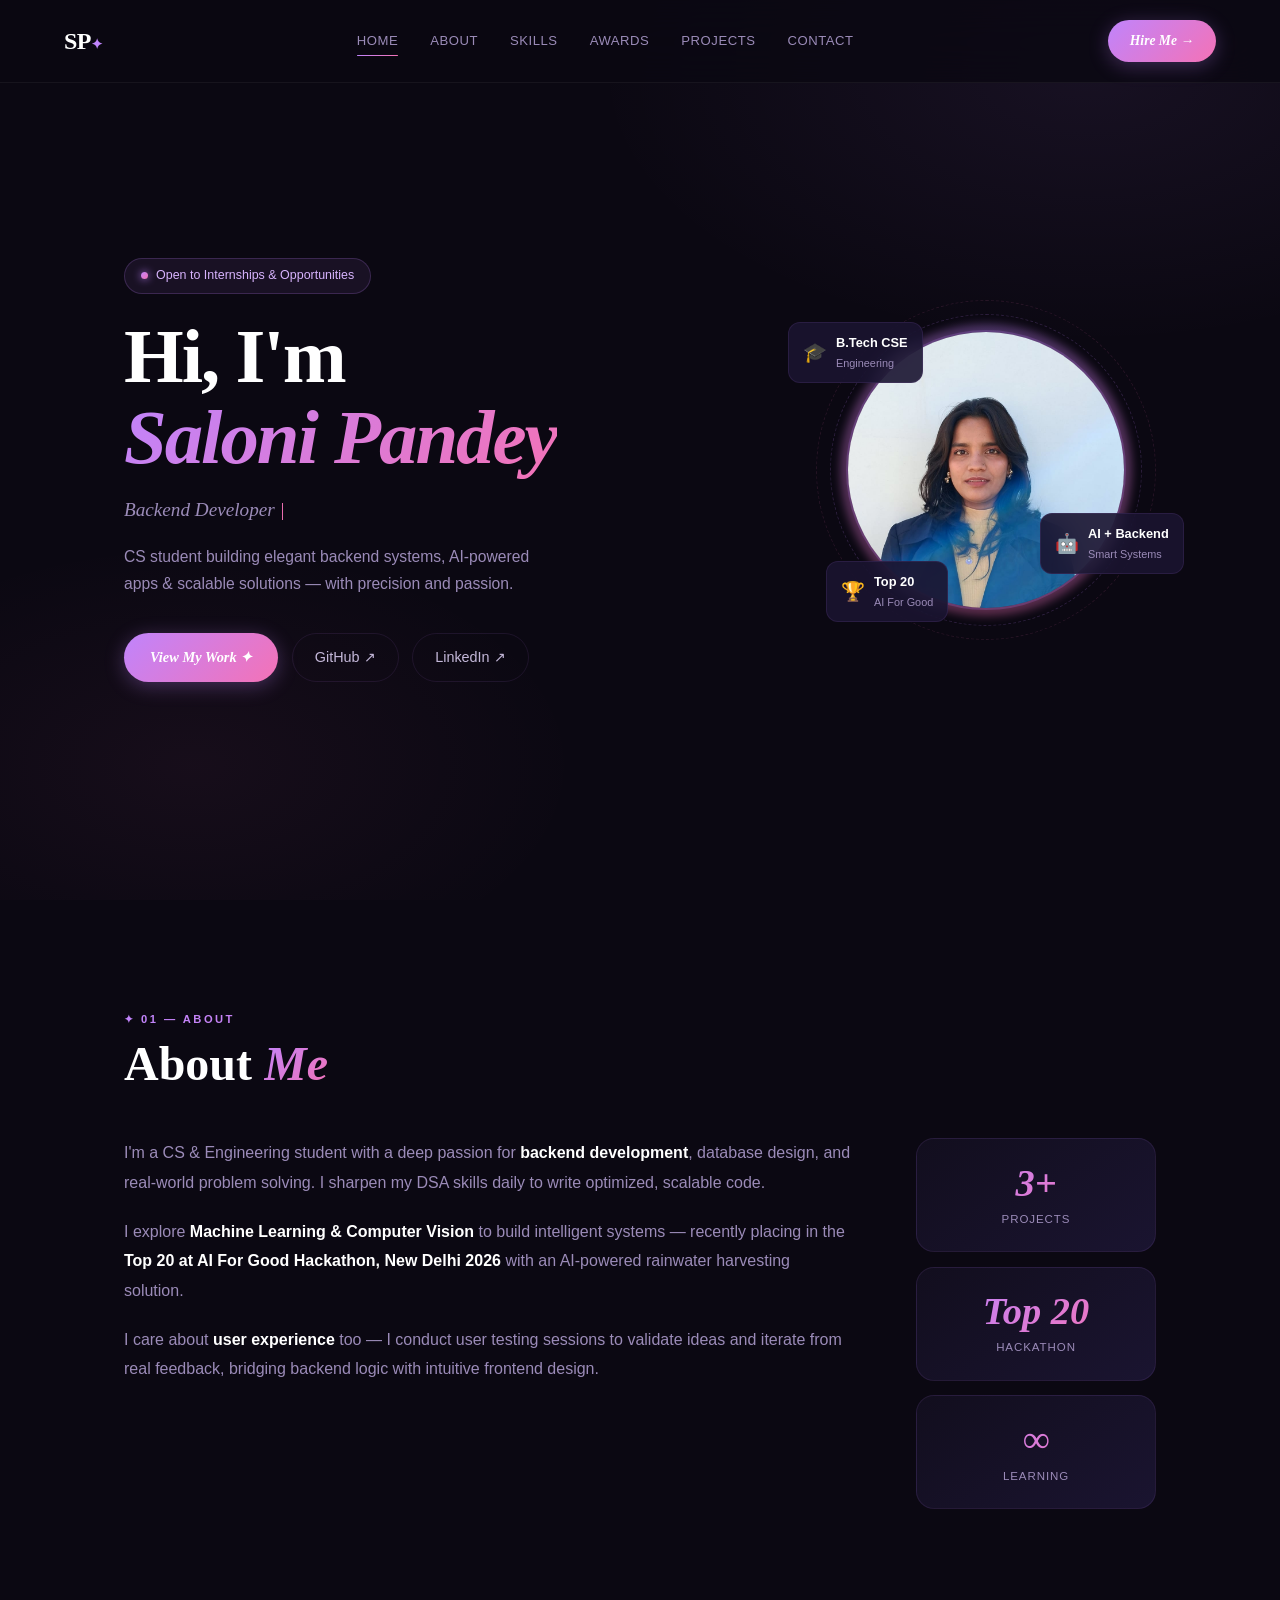
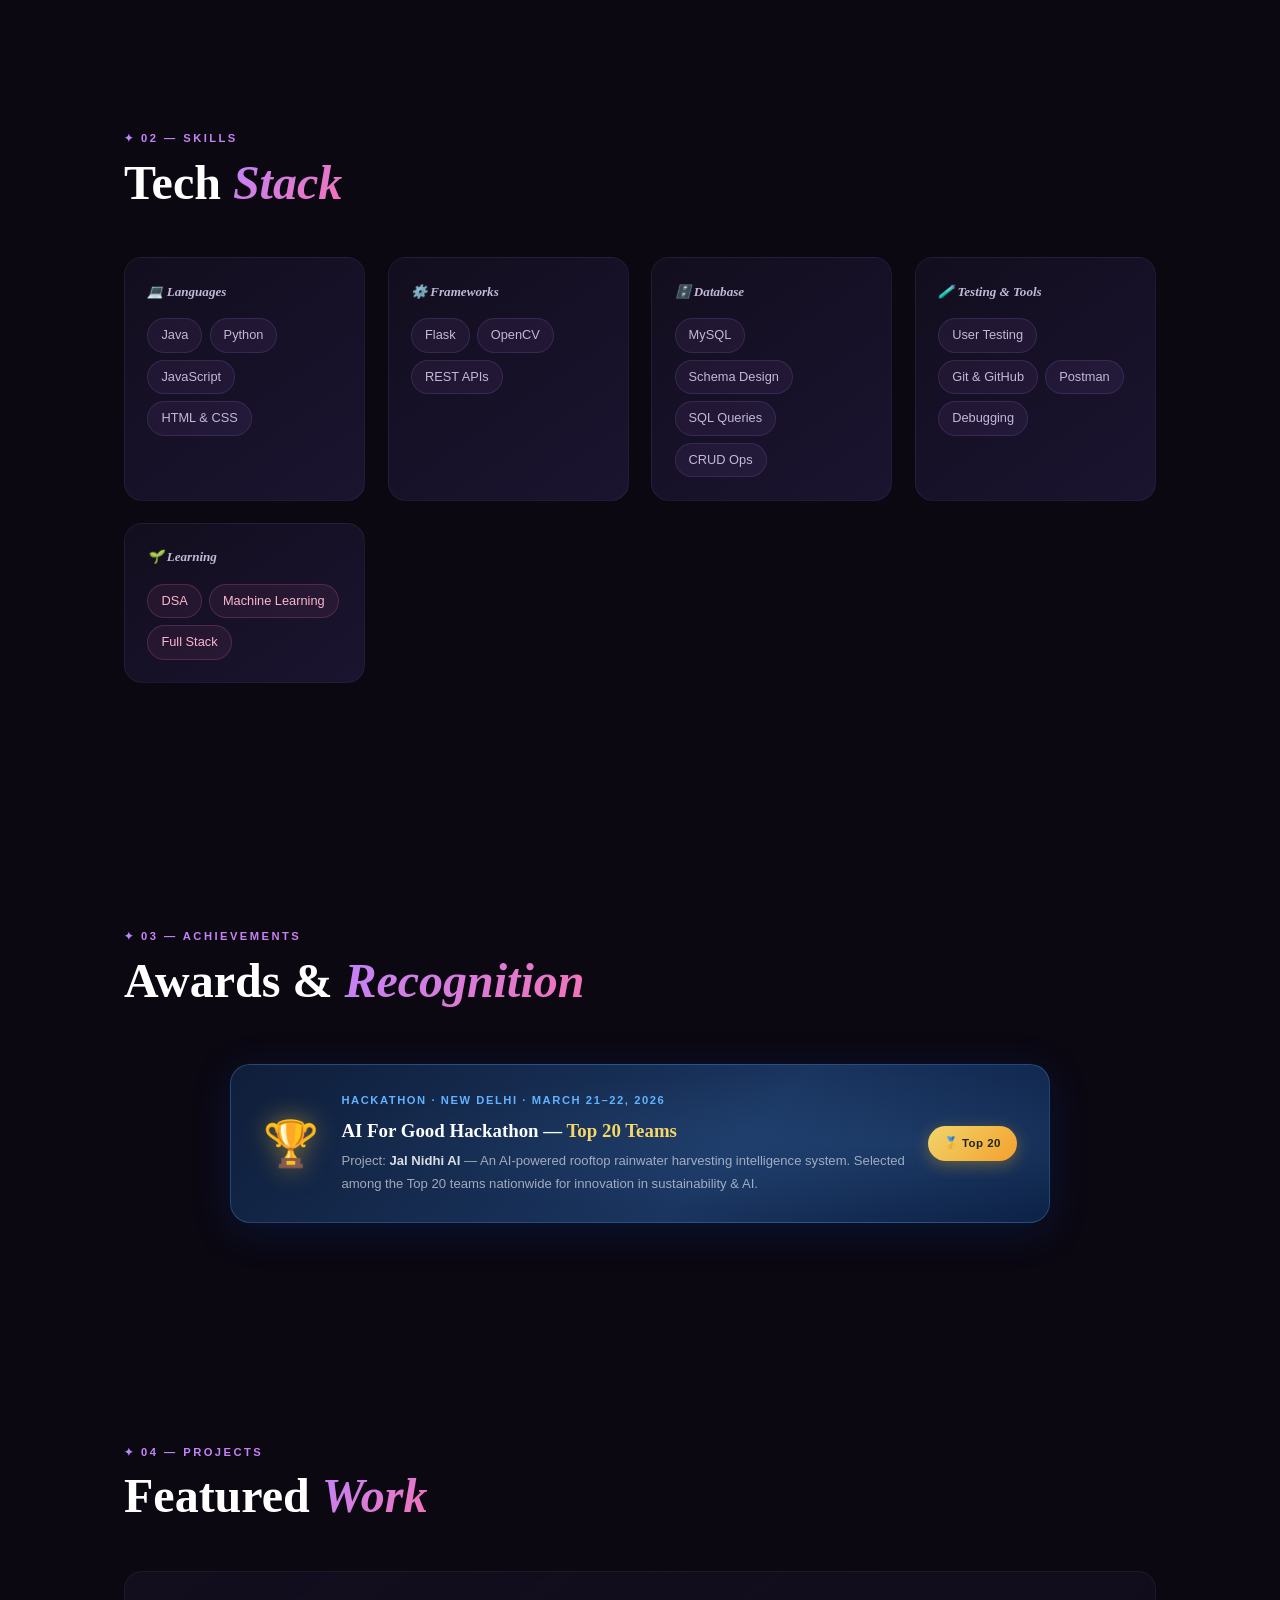
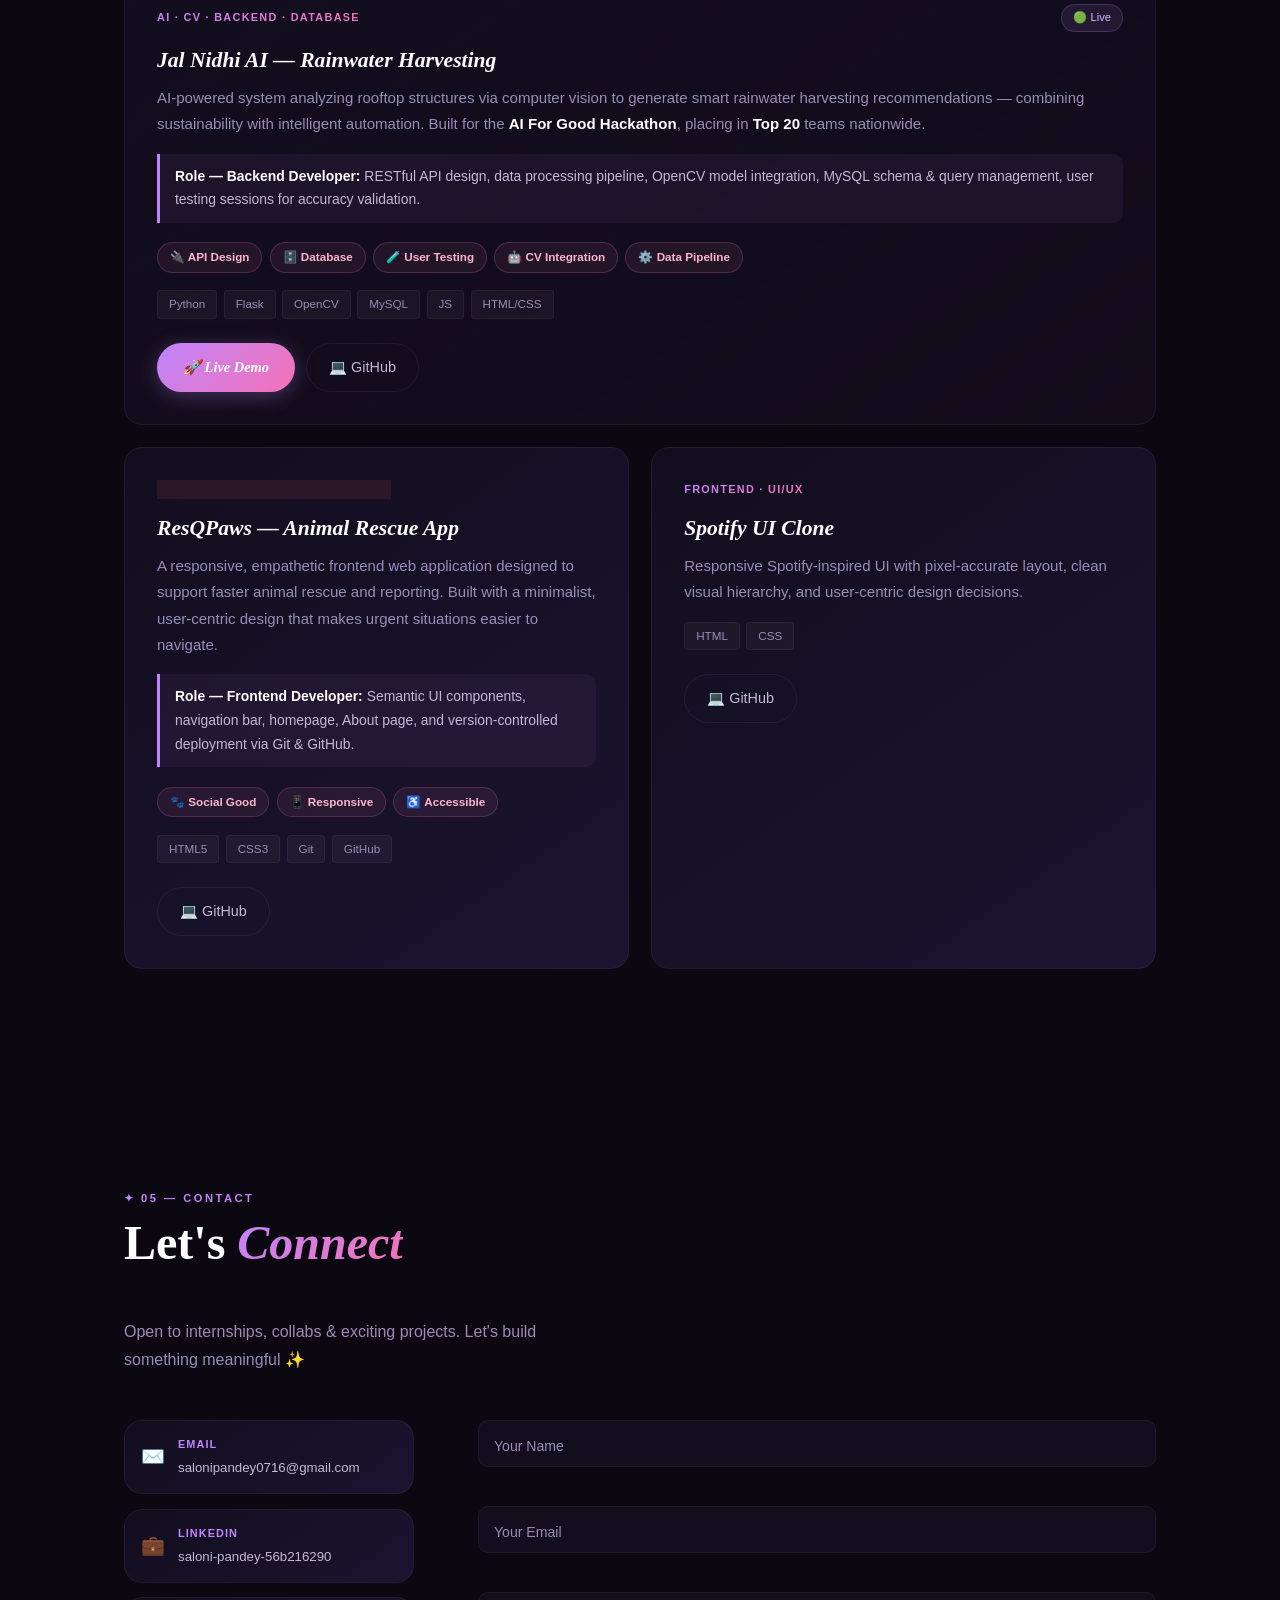
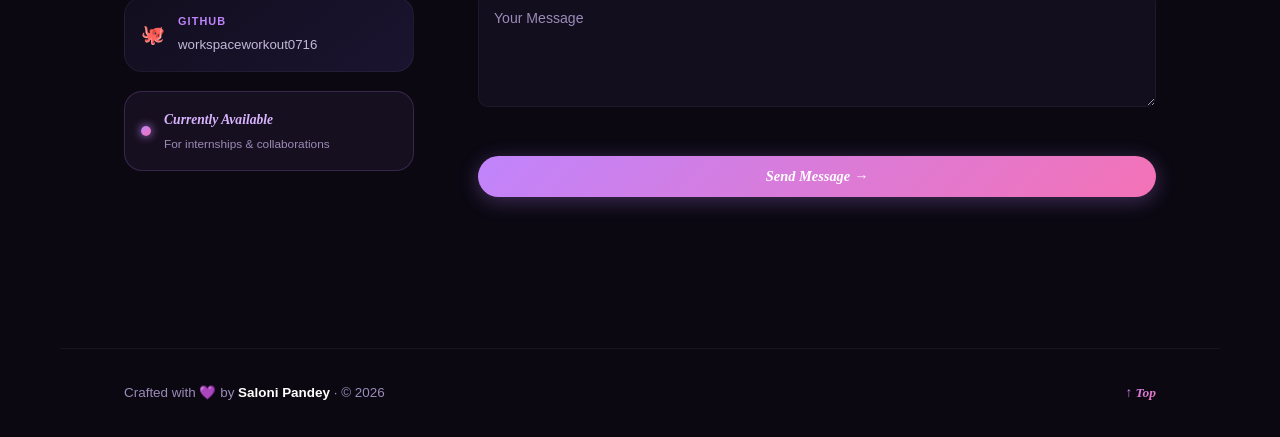
==== profile.html @ 101413a1 "Update profile.html" ====
<!DOCTYPE html>
<html lang="en">
<head>
  <meta charset="UTF-8" />
  <meta name="viewport" content="width=device-width, initial-scale=1.0" />
  

  <meta http-equiv="Content-Security-Policy"
    content="default-src 'self';
             font-src https://fonts.gstatic.com;
             style-src 'self' https://fonts.googleapis.com 'unsafe-inline';
             script-src 'self' 'unsafe-inline';
             connect-src https://formspree.io;">
  
  <meta name="description" content="Saloni Pandey — Backend Developer & CS student building AI systems, databases, and scalable web applications." />
  <meta property="og:title" content="Saloni Pandey | Backend Developer" />
  <meta property="og:description" content="CS student building AI systems, databases & scalable web applications." />
  <meta property="og:type" content="website" />
  <meta property="og:url" content="https://salonipandey.dev" />
  <meta property="og:image" content="mypic.jpg" />
  <meta name="twitter:card" content="summary_large_image" />
  <meta name="twitter:title" content="Saloni Pandey | Backend Developer" />
  <meta name="twitter:description" content="CS student building AI systems, databases & scalable web applications." /> 

  <title>Saloni Pandey | Portfolio</title>

  <link rel="preconnect" href="https://fonts.googleapis.com" />
  <link rel="preconnect" href="https://fonts.gstatic.com" crossorigin />
  <link href="https://fonts.googleapis.com/css2?family=Playfair+Display:ital,wght@0,700;0,800;1,700&family=DM+Sans:wght@300;400;500;600&display=swap" rel="stylesheet" />
  <link rel="stylesheet" href="styleprofile.css" />

  <style>
    
    .achievement {
      margin: 3.5rem auto 0;
      max-width: 820px;
      background: linear-gradient(135deg, #0f1e3a 0%, #1a3560 60%, #0d2247 100%);
      border: 1.5px solid rgba(99,178,255,0.25);
      border-radius: 20px;
      padding: 1.6rem 2rem;
      display: flex;
      align-items: center;
      gap: 1.4rem;
      position: relative;
      overflow: hidden;
      box-shadow: 0 8px 40px rgba(0,80,200,0.18);
      animation: achieveIn 0.8s cubic-bezier(.22,.68,0,1.2) both;
    }
    @keyframes achieveIn {
      from { opacity:0; transform: translateY(24px) scale(.97); }
      to   { opacity:1; transform: translateY(0) scale(1); }
    }
    .achievement::before {
      content:'';
      position:absolute; inset:0;
      background: radial-gradient(ellipse at 80% 50%, rgba(99,178,255,0.10) 0%, transparent 65%);
      pointer-events:none;
    }
    .achievement__icon {
      font-size: 2.8rem;
      flex-shrink: 0;
      filter: drop-shadow(0 0 12px rgba(255,200,50,0.5));
      animation: trophy-pulse 2s ease-in-out infinite;
    }
    @keyframes trophy-pulse {
      0%,100% { transform: scale(1); }
      50%      { transform: scale(1.08); }
    }
    .achievement__body { flex:1; }
    .achievement__label {
      font-size: 0.7rem;
      font-weight: 600;
      letter-spacing: 0.14em;
      text-transform: uppercase;
      color: #63b2ff;
      margin-bottom: 0.25rem;
    }
    .achievement__title {
      font-family: 'Playfair Display', serif;
      font-size: 1.18rem;
      color: #fff;
      font-weight: 700;
      margin: 0 0 0.2rem;
    }
    .achievement__title em { color: #ffd85c; font-style: normal; }
    .achievement__sub {
      font-size: 0.82rem;
      color: rgba(255,255,255,0.6);
    }
    .achievement__badge {
      background: linear-gradient(135deg, #ffd85c, #ff9f1c);
      color: #1a1a00;
      font-weight: 700;
      font-size: 0.72rem;
      padding: 0.45rem 1rem;
      border-radius: 999px;
      white-space: nowrap;
      flex-shrink: 0;
      letter-spacing: 0.04em;
      box-shadow: 0 4px 16px rgba(255,180,0,0.35);
    }

    
    .card__tag--rescue { background: rgba(255,100,100,0.1); color: #ff6464; }

    /* ── Achievements section ───────────────────────────────── */
    .achievements-section {
      margin-top: 1.5rem;
    }

  </style>
</head>
<body>

  <a href="#main-content" class="skip-link">Skip to main content</a>
  <div class="cursor" id="cursor" aria-hidden="true"></div>

  <!-- NAVBAR -->
  <header class="nav" id="nav">
    <a href="#home" class="nav__logo">SP<span>✦</span></a>
    <nav id="navMenu" role="navigation" aria-label="Main navigation">
      <a href="#home"         class="nav__link active">Home</a>
      <a href="#about"        class="nav__link">About</a>
      <a href="#skills"       class="nav__link">Skills</a>
      <a href="#achievements" class="nav__link">Awards</a>
      <a href="#projects"     class="nav__link">Projects</a>
      <a href="#contact"      class="nav__link">Contact</a>
    </nav>
    <a href="mailto:salonipandey0716@gmail.com" class="btn-hire">Hire Me →</a>
    <button class="nav__menu-btn" id="menuBtn" aria-label="Toggle navigation menu" aria-expanded="false" aria-controls="navMenu">
      <span></span><span></span><span></span>
    </button>
  </header>

  <main id="main-content">

    <!-- HERO -->
    <section id="home" class="hero">
      <div class="hero__text">
        <p class="hero__badge"><span class="badge__dot"></span>Open to Internships &amp; Opportunities</p>
        <h1>Hi, I'm<br><em>Saloni Pandey</em></h1>
        <p class="hero__role">
          <span id="typed" aria-live="polite" aria-atomic="true"></span>
          <span class="blink" aria-hidden="true">|</span>
        </p>
        <p class="hero__desc">CS student building elegant backend systems, AI-powered apps &amp; scalable solutions — with precision and passion.</p>
        <div class="hero__cta">
          <a href="#projects" class="btn-primary">View My Work ✦</a>
          <a href="https://github.com/salonipandey-dev" target="_blank" rel="noopener noreferrer" class="btn-ghost">GitHub ↗</a>
          <a href="https://www.linkedin.com/in/saloni-pandey-56b216290/" target="_blank" rel="noopener noreferrer" class="btn-ghost">LinkedIn ↗</a>
        </div>
      </div>

      <div class="hero__visual" aria-hidden="true">
        <div class="hero__img-wrap">
          <div class="img__glow"></div>
          <img src="mypic.jpg" alt="Saloni Pandey" width="290" height="290" loading="eager" decoding="async" fetchpriority="high" />
          <div class="orbit orbit--1"></div>
          <div class="orbit orbit--2"></div>
        </div>
        <div class="fcard fcard--1"><span>🎓</span><div><b>B.Tech CSE</b><small>Engineering</small></div></div>
        <div class="fcard fcard--2"><span>🤖</span><div><b>AI + Backend</b><small>Smart Systems</small></div></div>
        <div class="fcard fcard--3"><span>🏆</span><div><b>Top 20</b><small>AI For Good</small></div></div>
      </div>
    </section>

    <!-- ABOUT -->
    <section id="about" class="section js-reveal">
      <p class="section__label">✦ 01 — About</p>
      <h2 class="section__title">About <em>Me</em></h2>
      <div class="about__grid">
        <div class="about__text">
          <p>I'm a CS &amp; Engineering student with a deep passion for <strong>backend development</strong>, database design, and real-world problem solving. I sharpen my DSA skills daily to write optimized, scalable code.</p>
          <p>I explore <strong>Machine Learning &amp; Computer Vision</strong> to build intelligent systems — recently placing in the <strong>Top 20 at AI For Good Hackathon, New Delhi 2026</strong> with an AI-powered rainwater harvesting solution.</p>
          <p>I care about <strong>user experience</strong> too — I conduct user testing sessions to validate ideas and iterate from real feedback, bridging backend logic with intuitive frontend design.</p>
        </div>
        <div class="about__stats">
          <div class="stat"><span class="stat__n">3+</span><span class="stat__l">Projects</span></div>
          <div class="stat"><span class="stat__n">Top 20</span><span class="stat__l">Hackathon</span></div>
          <div class="stat"><span class="stat__n">∞</span><span class="stat__l">Learning</span></div>
        </div>
      </div>
    </section>

    <!-- SKILLS -->
    <section id="skills" class="section js-reveal">
      <p class="section__label">✦ 02 — Skills</p>
      <h2 class="section__title">Tech <em>Stack</em></h2>
      <div class="skills__grid">

        <div class="skill-group">
          <h3>💻 Languages</h3>
          <div class="tags">
            <span class="tag">Java</span>
            <span class="tag">Python</span>
            <span class="tag">JavaScript</span>
            <span class="tag">HTML &amp; CSS</span>
          </div>
        </div>

        <div class="skill-group">
          <h3>⚙️ Frameworks</h3>
          <div class="tags">
            <span class="tag">Flask</span>
            <span class="tag">OpenCV</span>
            <span class="tag">REST APIs</span>
          </div>
        </div>

        <div class="skill-group">
          <h3>🗄️ Database</h3>
          <div class="tags">
            <span class="tag">MySQL</span>
            <span class="tag">Schema Design</span>
            <span class="tag">SQL Queries</span>
            <span class="tag">CRUD Ops</span>
          </div>
        </div>

        <div class="skill-group">
          <h3>🧪 Testing &amp; Tools</h3>
          <div class="tags">
            <span class="tag">User Testing</span>
            <span class="tag">Git &amp; GitHub</span>
            <span class="tag">Postman</span>
            <span class="tag">Debugging</span>
          </div>
        </div>

        <div class="skill-group">
          <h3>🌱 Learning</h3>
          <div class="tags">
            <span class="tag tag--learning">DSA</span>
            <span class="tag tag--learning">Machine Learning</span>
            <span class="tag tag--learning">Full Stack</span>
          </div>
        </div>

      </div>
    </section>

    <!-- ACHIEVEMENTS -->
    <section id="achievements" class="section js-reveal achievements-section">
      <p class="section__label">✦ 03 — Achievements</p>
      <h2 class="section__title">Awards &amp; <em>Recognition</em></h2>

      <div class="achievement">
        <div class="achievement__icon" aria-hidden="true">🏆</div>
        <div class="achievement__body">
          <p class="achievement__label">Hackathon · New Delhi · March 21–22, 2026</p>
          <h3 class="achievement__title">AI For Good Hackathon — <em>Top 20 Teams</em></h3>
          <p class="achievement__sub">Project: <strong style="color:rgba(255,255,255,0.85)">Jal Nidhi AI</strong> — An AI-powered rooftop rainwater harvesting intelligence system. Selected among the Top 20 teams nationwide for innovation in sustainability &amp; AI.</p>
        </div>
        <div class="achievement__badge">🥇 Top 20</div>
      </div>
    </section>

    <!-- PROJECTS -->
    <section id="projects" class="section js-reveal">
      <p class="section__label">✦ 04 — Projects</p>
      <h2 class="section__title">Featured <em>Work</em></h2>
      <div class="projects__grid">

        <!-- Jal Nidhi AI -->
        <article class="card card--featured">
          <div class="card__meta">
            <span class="card__tag">AI · CV · Backend · Database</span>
            <span class="card__live">🟢 Live</span>
          </div>
          <h3><em>Jal Nidhi AI — Rainwater Harvesting</em></h3>
          <p>AI-powered system analyzing rooftop structures via computer vision to generate smart rainwater harvesting recommendations — combining sustainability with intelligent automation. Built for the <strong>AI For Good Hackathon</strong>, placing in <strong>Top 20</strong> teams nationwide.</p>
          <blockquote class="card__role">
            <strong>Role — Backend Developer:</strong> RESTful API design, data processing pipeline, OpenCV model integration, MySQL schema &amp; query management, user testing sessions for accuracy validation.
          </blockquote>
          <div class="pills">
            <span class="pill">🔌 API Design</span>
            <span class="pill">🗄️ Database</span>
            <span class="pill">🧪 User Testing</span>
            <span class="pill">🤖 CV Integration</span>
            <span class="pill">⚙️ Data Pipeline</span>
          </div>
          <div class="card__stack">
            <span>Python</span><span>Flask</span><span>OpenCV</span><span>MySQL</span><span>JS</span><span>HTML/CSS</span>
          </div>
          <div class="card__links">
            <a href="https://rooftop-rainwater-harvesting-ai.onrender.com" target="_blank" rel="noopener noreferrer" class="btn-primary">🚀 Live Demo</a>
            <a href="https://github.com/Engineer-Bhai/RoofTop_Rainwater_Harvesting.git" target="_blank" rel="noopener noreferrer" class="btn-ghost">💻 GitHub</a>
          </div>
        </article>

        <!-- ResQPaws -->
        <article class="card">
          <div class="card__meta">
            <span class="card__tag card__tag--rescue">Frontend · UI/UX · Social Impact</span>
          </div>
          <h3><em>ResQPaws — Animal Rescue App</em></h3>
          <p>A responsive, empathetic frontend web application designed to support faster animal rescue and reporting. Built with a minimalist, user-centric design that makes urgent situations easier to navigate.</p>
          <blockquote class="card__role">
            <strong>Role — Frontend Developer:</strong> Semantic UI components, navigation bar, homepage, About page, and version-controlled deployment via Git &amp; GitHub.
          </blockquote>
          <div class="pills">
            <span class="pill">🐾 Social Good</span>
            <span class="pill">📱 Responsive</span>
            <span class="pill">♿ Accessible</span>
          </div>
          <div class="card__stack">
            <span>HTML5</span><span>CSS3</span><span>Git</span><span>GitHub</span>
          </div>
          <div class="card__links">
            <a href="https://github.com/salonipandey-dev/ResQPaws.git" target="_blank" rel="noopener noreferrer" class="btn-ghost">💻 GitHub</a>
          </div>
        </article>

        <!-- Spotify Clone -->
        <article class="card">
          <div class="card__meta">
            <span class="card__tag">Frontend · UI/UX</span>
          </div>
          <h3><em>Spotify UI Clone</em></h3>
          <p>Responsive Spotify-inspired UI with pixel-accurate layout, clean visual hierarchy, and user-centric design decisions.</p>
          <div class="card__stack">
            <span>HTML</span><span>CSS</span>
          </div>
          <div class="card__links">
            <a href="" target="_blank" rel="noopener noreferrer" class="btn-ghost">💻 GitHub</a>
          </div>
        </article>

      </div>
    </section>

    <!-- CONTACT -->
    <section id="contact" class="section js-reveal">
      <p class="section__label">✦ 05 — Contact</p>
      <h2 class="section__title">Let's <em>Connect</em></h2>
      <p class="contact__desc">Open to internships, collabs &amp; exciting projects. Let's build something meaningful ✨</p>

      <div class="contact__wrap">
        <div class="contact__info">
          <a href="mailto:salonipandey0716@gmail.com" class="contact__item">
            <span aria-hidden="true">✉️</span>
            <div><small>Email</small><span>salonipandey0716@gmail.com</span></div>
          </a>
          <a href="https://www.linkedin.com/in/saloni-pandey-56b216290/" target="_blank" rel="noopener noreferrer" class="contact__item">
            <span aria-hidden="true">💼</span>
            <div><small>LinkedIn</small><span>saloni-pandey-56b216290</span></div>
          </a>
          <a href="https://github.com/salonipandey-dev" target="_blank" rel="noopener noreferrer" class="contact__item">
            <span aria-hidden="true">🐙</span>
            <div><small>GitHub</small><span>workspaceworkout0716</span></div>
          </a>
          <div class="avail" role="status">
            <div class="avail__dot" aria-hidden="true"></div>
            <div><b>Currently Available</b><small>For internships &amp; collaborations</small></div>
          </div>
        </div>

        <form id="contactForm" class="contact__form" novalidate aria-label="Contact form">
          <div class="field">
            <input type="text" id="f-name" name="name" placeholder=" " required
                   autocomplete="name" aria-invalid="false" aria-describedby="f-name-err" />
            <label for="f-name">Your Name</label>
            <span id="f-name-err" class="field__err" role="alert" aria-live="assertive"></span>
          </div>
          <div class="field">
            <input type="email" id="f-email" name="email" placeholder=" " required
                   autocomplete="email" aria-invalid="false" aria-describedby="f-email-err" />
            <label for="f-email">Your Email</label>
            <span id="f-email-err" class="field__err" role="alert" aria-live="assertive"></span>
          </div>
          <div class="field">
            <textarea id="f-msg" name="message" placeholder=" " rows="5" required
                      aria-invalid="false" aria-describedby="f-msg-err"></textarea>
            <label for="f-msg">Your Message</label>
            <span id="f-msg-err" class="field__err" role="alert" aria-live="assertive"></span>
          </div>
          <button type="submit" class="btn-primary btn--full" id="submitBtn">Send Message →</button>
          <p class="form__status" id="formStatus" role="status" aria-live="polite"></p>
        </form>
      </div>
    </section>

  </main>

  <footer class="footer">
    <p>Crafted with 💜 by <strong>Saloni Pandey</strong> · © 2026</p>
    <a href="#home" class="footer__top">↑ Top</a>
  </footer>

  <script src="script.js" defer></script>
</body>
</html>
---- styleprofile.css ----
:root {
  --bg:#0b0812;
  --surf:#120e1e;
  --surf-2:#1a1430;
  --border:rgba(192,132,252,.1);
  --border-s:rgba(255,255,255,.05);
  --violet:#c084fc;
  --violet-l:#d8b4fe;
  --rose:#f472b6;
  --rose-l:#fbb6ce;
  --grad:linear-gradient(135deg,#c084fc,#f472b6);
  --grad-soft:linear-gradient(135deg,rgba(192,132,252,.12),rgba(244,114,182,.07));
  --txt:#ede8f5;
  --txt-m:#9b8bb8;
  --txt-s:#c4b8d9;
  --fd:'Playfair Display',serif;
  --fb:'DM Sans',sans-serif;
  --r:18px;
  --r-s:10px;
  --mw:1160px;
  --t:.28s cubic-bezier(.4,0,.2,1);
}

*,::before,::after{margin:0;padding:0;box-sizing:border-box;}

html{
  scroll-behavior:smooth;
  scrollbar-width:thin;
  scrollbar-color:var(--violet) var(--surf);
}
::-webkit-scrollbar{width:4px;}
::-webkit-scrollbar-track{background:var(--bg);}
::-webkit-scrollbar-thumb{background:var(--grad);border-radius:4px;}

body{
  font-family:var(--fb);
  background:var(--bg);
  color:var(--txt);
  line-height:1.75;
  font-size:16px;
  overflow-x:hidden;
  background-image:
    radial-gradient(ellipse 70% 55% at 85% 8%,rgba(192,132,252,.07) 0%,transparent 55%),
    radial-gradient(ellipse 55% 45% at 15% 85%,rgba(244,114,182,.05) 0%,transparent 55%);
  background-attachment:fixed;
}

@media(pointer:fine){
  body{cursor:none;}
}

img{max-width:100%;display:block;}
a{text-decoration:none;color:inherit;}
strong{color:#fff;font-weight:600;}
em{font-style:italic;}

.skip-link{
  position:fixed;
  top:-100%;
  left:1rem;
  z-index:9999;
  padding:10px 20px;
  background:var(--violet);
  color:#fff;
  font-family:var(--fb);
  font-weight:600;
  font-size:.9rem;
  border-radius:0 0 var(--r-s) var(--r-s);
  transition:top .2s ease;
  text-decoration:none;
}
.skip-link:focus{
  top:0;
  outline:2px solid var(--rose);
  outline-offset:2px;
}

.cursor{
  position:fixed;
  top:0;left:0;
  width:32px;height:32px;
  margin-left:-16px;
  margin-top:-16px;
  border:1.5px solid rgba(192,132,252,.5);
  border-radius:50%;
  pointer-events:none;
  z-index:9999;
  opacity:0;
  will-change:transform;
  transition:transform .1s ease-out,opacity .3s,width .25s var(--t),height .25s var(--t),margin .25s var(--t),border-color .25s,background .25s;
}

.cursor::after{
  content:'';
  position:absolute;
  top:50%;left:50%;
  transform:translate(-50%,-50%);
  width:6px;height:6px;
  border-radius:50%;
  background:var(--grad);
  transition:transform .15s var(--t);
}

body:has(a:hover) .cursor,
body:has(button:hover) .cursor{
  width:50px;height:50px;
  margin-left:-25px;
  margin-top:-25px;
  border-color:var(--violet);
  background:rgba(192,132,252,.07);
}

.nav{
  position:fixed;
  inset-block-start:0;inset-inline:0;
  z-index:800;
  display:flex;
  align-items:center;
  justify-content:space-between;
  padding:20px 5%;
  backdrop-filter:blur(22px);
  -webkit-backdrop-filter:blur(22px);
  background:rgba(11,8,18,.8);
  border-bottom:1px solid var(--border-s);
  transition:padding var(--t),background var(--t),border-color var(--t);
  contain:layout;
}
.nav.scrolled{
  padding:12px 5%;
  background:rgba(11,8,18,.97);
  border-color:var(--border);
}

.nav__logo{
  font-family:var(--fd);
  font-size:1.5rem;
  font-weight:800;
  color:#fff;
  letter-spacing:-.5px;
}
.nav__logo span{color:var(--violet);font-size:.9rem;}

.nav a.nav__link{
  font-size:.82rem;
  font-weight:500;
  color:var(--txt-m);
  letter-spacing:.04em;
  text-transform:uppercase;
  position:relative;
  transition:color var(--t);
}
.nav__link::after{
  content:'';
  position:absolute;
  bottom:-4px;left:0;
  width:0;height:1.5px;
  background:var(--grad);
  border-radius:2px;
  transition:width var(--t);
}
.nav__link:hover,
.nav__link.active{color:#fff;}
.nav__link:hover::after,
.nav__link.active::after{width:100%;}

nav{display:flex;gap:2rem;}

.btn-hire{
  font-family:var(--fd);
  font-style:italic;
  font-size:.85rem;
  font-weight:700;
  color:#fff;
  background:var(--grad);
  padding:9px 22px;
  border-radius:50px;
  box-shadow:0 4px 20px rgba(192,132,252,.28);
  transition:transform var(--t),box-shadow var(--t);
}
.btn-hire:hover{
  transform:translateY(-2px);
  box-shadow:0 10px 32px rgba(192,132,252,.5);
}

.nav__menu-btn{
  display:none;
  background:none;
  border:none;
  cursor:pointer;
  padding:6px;
  flex-direction:column;
  gap:5px;
  z-index:1000;
}
.nav__menu-btn span{
  display:block;
  width:22px;height:2px;
  background:var(--txt);
  border-radius:2px;
  transition:transform var(--t),opacity var(--t);
}
/* Animate hamburger to X when open */
.nav__menu-btn.is-open span:nth-child(1) { transform: translateY(7px) rotate(45deg); }
.nav__menu-btn.is-open span:nth-child(2) { opacity: 0; transform: scaleX(0); }
.nav__menu-btn.is-open span:nth-child(3) { transform: translateY(-7px) rotate(-45deg); }

/* ── BUTTONS ─────────────────────────────────── */
.btn-primary {
  display: inline-flex;
  align-items: center;
  gap: 7px;
  font-family: var(--fd);
  font-style: italic;
  font-weight: 700;
  font-size: .9rem;
  color: #fff;
  background: var(--grad);
  padding: 12px 26px;
  border-radius: 50px;
  border: none;
  cursor: pointer;
  box-shadow: 0 4px 20px rgba(192,132,252,.3);
  transition: transform var(--t), box-shadow var(--t);
}
.btn-primary:hover {
  transform: translateY(-3px);
  box-shadow: 0 14px 38px rgba(192,132,252,.52);
}
/* ✅ FIX: Visible focus ring for keyboard nav */
.btn-primary:focus-visible {
  outline: 2px solid var(--rose);
  outline-offset: 3px;
}

.btn-ghost {
  display: inline-flex;
  align-items: center;
  gap: 7px;
  font-size: .9rem;
  font-weight: 500;
  color: var(--txt-s);
  background: transparent;
  padding: 11px 22px;
  border-radius: 50px;
  border: 1px solid var(--border);
  cursor: pointer;
  transition: border-color var(--t), color var(--t), background var(--t);
}
.btn-ghost:hover {
  border-color: rgba(192,132,252,.4);
  color: var(--violet-l);
  background: rgba(192,132,252,.07);
}
.btn-ghost:focus-visible {
  outline: 2px solid var(--violet);
  outline-offset: 3px;
}

.btn--full { width:100%; justify-content:center; }

/* ── SECTION ─────────────────────────────────── */
.section {
  padding: 110px 5%;
  max-width: var(--mw);
  margin: 0 auto;
}

.section__label {
  font-size: .7rem;
  font-weight: 600;
  letter-spacing: .22em;
  text-transform: uppercase;
  background: var(--grad);
  -webkit-background-clip: text;
  -webkit-text-fill-color: transparent;
  background-clip: text;
  margin-bottom: .5rem;
}

.section__title {
  font-family: var(--fd);
  font-size: clamp(2rem,4.5vw,3rem);
  font-weight: 800;
  color: #fff;
  line-height: 1.1;
  margin-bottom: 3rem;
}
.section__title em {
  background: var(--grad);
  -webkit-background-clip: text;
  -webkit-text-fill-color: transparent;
  background-clip: text;
}

/* ── REVEAL ──────────────────────────────────── */
.js-reveal {
  opacity: 0;
  transform: translateY(32px);
  transition: opacity .65s ease, transform .65s ease;
}
.js-reveal.is-visible {
  opacity: 1;
  transform: none;
}

/* ── HERO ────────────────────────────────────── */
.hero {
  min-height: 100svh;
  display: flex;
  align-items: center;
  justify-content: space-between;
  gap: 3rem;
  padding: 130px 5% 90px;
  max-width: var(--mw);
  margin: 0 auto;
}

.hero__text { flex:1; max-width:560px; }

.hero__badge,
.hero h1,
.hero__role,
.hero__desc,
.hero__cta {
  animation: fadeUp .8s ease both;
}
.hero__badge { animation-delay:.05s; }
.hero h1     { animation-delay:.15s; }
.hero__role  { animation-delay:.25s; }
.hero__desc  { animation-delay:.32s; }
.hero__cta   { animation-delay:.42s; }

@keyframes fadeUp {
  from { opacity:0; transform:translateY(22px); }
  to   { opacity:1; transform:none; }
}

.hero__badge {
  display: inline-flex;
  align-items: center;
  gap: 8px;
  font-size: .78rem;
  font-weight: 500;
  color: var(--violet-l);
  background: rgba(192,132,252,.08);
  border: 1px solid rgba(192,132,252,.2);
  padding: 6px 16px;
  border-radius: 50px;
  margin-bottom: 1.4rem;
}

.badge__dot {
  width: 7px; height: 7px;
  border-radius: 50%;
  background: var(--grad);
  box-shadow: 0 0 8px var(--violet);
  animation: blink 2s ease infinite;
}
@keyframes blink { 0%,100%{opacity:1} 50%{opacity:.25} }

.hero h1 {
  font-family: var(--fd);
  font-size: clamp(2.8rem,6vw,4.8rem);
  font-weight: 800;
  color: #fff;
  line-height: 1.06;
  letter-spacing: -2px;
  margin-bottom: .9rem;
}
.hero h1 em {
  background: var(--grad);
  -webkit-background-clip: text;
  -webkit-text-fill-color: transparent;
  background-clip: text;
}

.hero__role {
  font-family: var(--fd);
  font-style: italic;
  font-size: clamp(1rem,2vw,1.2rem);
  color: var(--txt-m);
  min-height: 2rem;
  margin-bottom: 1rem;
}
.blink { color:var(--rose); animation:blink .85s step-end infinite; }

.hero__desc {
  color: var(--txt-m);
  font-size: .98rem;
  max-width: 440px;
  margin-bottom: 2.2rem;
}

.hero__cta { display:flex; flex-wrap:wrap; gap:.85rem; }

/* ── HERO VISUAL ─────────────────────────────── */
.hero__visual {
  position: relative;
  flex-shrink: 0;
  width: 340px;
  animation: fadeUp .8s .25s ease both;
}

.hero__img-wrap {
  position: relative;
  width: 280px; height: 280px;
  margin: 0 auto;
}

/* ✅ FIX: Move blur to ::after so the animated element itself
   has no filter — avoids repaint on every animation frame.
   The parent rotates (GPU), the blurred pseudo-element is static. */
.img__glow {
  position: absolute;
  inset: -6px;
  border-radius: 50%;
  animation: spin 9s linear infinite;
  will-change: transform;
}

.img__glow::after {
  content: '';
  position: absolute;
  inset: 0;
  border-radius: 50%;
  background: conic-gradient(from 0deg, var(--violet), var(--rose), var(--violet));
  opacity: .35;
  filter: blur(4px);
}

.hero__img-wrap img {
  position: relative;
  z-index: 2;
  width: 100%; height: 100%;
  object-fit: cover;
  border-radius: 50%;
  border: 2px solid rgba(192,132,252,.2);
}

.orbit {
  position: absolute;
  border-radius: 50%;
  border: 1px dashed;
  animation: spin var(--dur, 24s) linear infinite;
  will-change: transform;
}
.orbit--1 { inset:-16px; border-color:rgba(192,132,252,.18); --dur:24s; }
.orbit--2 { inset:-30px; border-color:rgba(244,114,182,.12); --dur:36s; animation-direction:reverse; }

@keyframes spin { to { transform:rotate(360deg); } }

/* Floating cards */
.fcard {
  position: absolute;
  display: flex;
  align-items: center;
  gap: 9px;
  padding: 9px 14px;
  background: rgba(26,20,48,.9);
  border: 1px solid var(--border);
  border-radius: 12px;
  backdrop-filter: blur(12px);
  font-size: .76rem;
  z-index: 5;
  will-change: transform;
  contain: layout;
}
.fcard b    { display:block; font-size:.8rem; color:#fff; }
.fcard small{ display:block; color:var(--txt-m); font-size:.68rem; }
.fcard span { font-size:1.2rem; }

.fcard--1 { top:-8px;   left:-28px;  animation:float 4s ease-in-out infinite; }
.fcard--2 { bottom:36px;right:-28px; animation:float 4s 1.8s ease-in-out infinite; }
.fcard--3 { bottom:-12px;left:10px;  animation:float 4s .9s ease-in-out infinite; }

@keyframes float {
  0%,100% { transform:translateY(0); }
  50%     { transform:translateY(-9px); }
}

/* ── ABOUT ───────────────────────────────────── */
.about__grid {
  display: grid;
  grid-template-columns: 1fr 240px;
  gap: 4rem;
  align-items: start;
}

.about__text p {
  color: var(--txt-m);
  margin-bottom: 1.2rem;
  font-size: 1rem;
  line-height: 1.85;
}

.about__stats { display:flex; flex-direction:column; gap:.9rem; }

.stat {
  background: linear-gradient(145deg,var(--surf),var(--surf-2));
  border: 1px solid var(--border);
  border-radius: var(--r);
  padding: 1.4rem;
  text-align: center;
  contain: layout;
  transition: border-color var(--t), transform var(--t), box-shadow var(--t);
}
.stat:hover {
  border-color: rgba(192,132,252,.35);
  transform: translateY(-4px);
  box-shadow: 0 16px 40px rgba(192,132,252,.12);
}

.stat__n {
  display: block;
  font-family: var(--fd);
  font-style: italic;
  font-size: 2.4rem;
  font-weight: 800;
  background: var(--grad);
  -webkit-background-clip: text;
  -webkit-text-fill-color: transparent;
  background-clip: text;
  line-height: 1.1;
}
.stat__l {
  display: block;
  font-size: .72rem;
  color: var(--txt-m);
  text-transform: uppercase;
  letter-spacing: .08em;
  margin-top: .3rem;
}

/* ── SKILLS ──────────────────────────────────── */
.skills__grid {
  display: grid;
  grid-template-columns: repeat(auto-fit, minmax(200px, 1fr));
  gap: 1.4rem;
}

.skill-group {
  background: linear-gradient(145deg,var(--surf),var(--surf-2));
  border: 1px solid var(--border-s);
  border-radius: var(--r);
  padding: 1.4rem;
  contain: layout;
  transition: border-color var(--t), box-shadow var(--t);
}
.skill-group:hover {
  border-color: var(--border);
  box-shadow: 0 6px 24px rgba(192,132,252,.07);
}

.skill-group h3 {
  font-family: var(--fd);
  font-style: italic;
  font-size: .82rem;
  font-weight: 700;
  color: var(--txt-s);
  margin-bottom: .9rem;
}

.tags { display:flex; flex-wrap:wrap; gap:.45rem; }

.tag {
  font-size: .8rem;
  font-weight: 500;
  color: var(--txt-s);
  background: rgba(192,132,252,.07);
  border: 1px solid rgba(192,132,252,.14);
  padding: 5px 13px;
  border-radius: 50px;
  transition: background var(--t), border-color var(--t), color var(--t), transform var(--t);
}
.tag:hover {
  background: rgba(192,132,252,.16);
  border-color: rgba(192,132,252,.42);
  color: var(--violet-l);
  transform: translateY(-2px);
}
.tag--learning {
  background: rgba(244,114,182,.07);
  border-color: rgba(244,114,182,.2);
  color: var(--rose-l);
}
.tag--learning:hover {
  background: rgba(244,114,182,.16);
  border-color: rgba(244,114,182,.45);
  color: #fff;
}

/* ── PROJECTS ────────────────────────────────── */
.projects__grid {
  display: grid;
  grid-template-columns: 1fr 1fr;
  gap: 1.4rem;
}

.card {
  background: linear-gradient(145deg,var(--surf),var(--surf-2));
  border: 1px solid var(--border-s);
  border-radius: var(--r);
  padding: 2rem;
  position: relative;
  overflow: hidden;
  contain: layout;
  transition: border-color var(--t), transform var(--t), box-shadow var(--t);
}

.card::before {
  content: '';
  position: absolute;
  top: 0; left: 0; right: 0; height: 2px;
  background: var(--grad);
  opacity: 0;
  transition: opacity var(--t);
}

.card:hover {
  border-color: rgba(192,132,252,.28);
  transform: translateY(-6px);
  box-shadow: 0 24px 56px rgba(0,0,0,.4), 0 0 0 1px rgba(192,132,252,.08);
}
.card:hover::before { opacity:1; }

.card--featured {
  grid-column: 1/-1;
  background: linear-gradient(145deg,var(--surf) 0%,rgba(192,132,252,.04) 100%);
}

.card__meta {
  display: flex;
  align-items: center;
  justify-content: space-between;
  flex-wrap: wrap;
  gap: .5rem;
  margin-bottom: .9rem;
}

.card__tag {
  font-size: .68rem;
  font-weight: 600;
  letter-spacing: .12em;
  text-transform: uppercase;
  background: var(--grad);
  -webkit-background-clip: text;
  -webkit-text-fill-color: transparent;
  background-clip: text;
}

.card__live {
  font-size: .7rem;
  color: var(--violet-l);
  background: rgba(192,132,252,.1);
  border: 1px solid rgba(192,132,252,.22);
  padding: 3px 11px;
  border-radius: 50px;
}

.card h3 {
  font-family: var(--fd);
  font-size: 1.35rem;
  color: #fff;
  margin-bottom: .7rem;
  line-height: 1.3;
}

.card p {
  color: var(--txt-m);
  font-size: .94rem;
  line-height: 1.75;
  margin-bottom: 1rem;
}

.card__role {
  background: rgba(192,132,252,.06);
  border-left: 3px solid var(--violet);
  padding: 11px 15px;
  border-radius: 0 var(--r-s) var(--r-s) 0;
  font-size: .87rem;
  color: var(--txt-s);
  line-height: 1.7;
  margin-bottom: 1.2rem;
}

.pills { display:flex; flex-wrap:wrap; gap:.45rem; margin-bottom:1.1rem; }
.pill {
  font-size: .73rem;
  font-weight: 600;
  padding: 4px 12px;
  border-radius: 50px;
  background: rgba(244,114,182,.08);
  border: 1px solid rgba(244,114,182,.22);
  color: var(--rose-l);
}

.card__stack {
  display: flex;
  flex-wrap: wrap;
  gap: .4rem;
  margin-bottom: 1.5rem;
}
.card__stack span {
  font-size: .73rem;
  font-weight: 500;
  color: var(--txt-m);
  background: rgba(255,255,255,.04);
  border: 1px solid var(--border-s);
  padding: 3px 11px;
  border-radius: 4px;
}

.card__links { display:flex; flex-wrap:wrap; gap:.7rem; }

/* ── CONTACT ─────────────────────────────────── */
.contact__desc {
  color: var(--txt-m);
  font-size: 1rem;
  margin-bottom: 2.8rem;
  max-width: 440px;
  line-height: 1.8;
}

.contact__wrap {
  display: grid;
  grid-template-columns: 290px 1fr;
  gap: 4rem;
  align-items: start;
}

.contact__info { display:flex; flex-direction:column; gap:.9rem; }

.contact__item {
  display: flex;
  align-items: center;
  gap: 13px;
  padding: 14px 16px;
  background: linear-gradient(145deg,var(--surf),var(--surf-2));
  border: 1px solid var(--border-s);
  border-radius: var(--r);
  contain: layout;
  transition: border-color var(--t), transform var(--t), box-shadow var(--t);
}
.contact__item:hover {
  border-color: rgba(192,132,252,.32);
  transform: translateX(5px);
  box-shadow: 0 8px 28px rgba(192,132,252,.1);
}
.contact__item:focus-visible {
  outline: 2px solid var(--violet);
  outline-offset: 3px;
}
.contact__item > span { font-size:1.2rem; flex-shrink:0; }
.contact__item small {
  display: block;
  font-size: .68rem;
  font-weight: 600;
  letter-spacing: .1em;
  text-transform: uppercase;
  color: var(--violet);
  margin-bottom: 2px;
}
.contact__item > div > span {
  display: block;
  font-size: .83rem;
  color: var(--txt-s);
  word-break: break-all;
}

.avail {
  display: flex;
  align-items: center;
  gap: 13px;
  padding: 16px;
  background: rgba(192,132,252,.06);
  border: 1px solid rgba(192,132,252,.2);
  border-radius: var(--r);
  margin-top: .3rem;
}
.avail__dot {
  width: 10px; height: 10px;
  border-radius: 50%;
  flex-shrink: 0;
  background: var(--grad);
  box-shadow: 0 0 10px var(--violet);
  animation: blink 2s ease infinite;
}
.avail b    { display:block; font-size:.85rem; font-family:var(--fd); font-style:italic; color:var(--violet-l); }
.avail small{ display:block; font-size:.74rem; color:var(--txt-m); margin-top:2px; }

/* ── FORM ────────────────────────────────────── */
.contact__form { display:flex; flex-direction:column; gap:1.2rem; }

.field { position:relative; }

.field input,
.field textarea {
  width: 100%;
  background: var(--surf);
  border: 1px solid var(--border-s);
  border-radius: var(--r-s);
  padding: 20px 16px 8px;
  font-family: var(--fb);
  font-size: .94rem;
  color: var(--txt);
  outline: none;
  resize: vertical;
  transition: border-color var(--t), box-shadow var(--t);
}

.field label {
  position: absolute;
  top: 14px; left: 16px;
  font-size: .88rem;
  color: var(--txt-m);
  pointer-events: none;
  transition: top .22s ease, font-size .22s ease, color .22s ease;
}

.field input:focus,
.field textarea:focus { border-color:rgba(192,132,252,.45); box-shadow:0 0 0 3px rgba(192,132,252,.09); }

.field input:focus ~ label,
.field textarea:focus ~ label,
.field input:not(:placeholder-shown) ~ label,
.field textarea:not(:placeholder-shown) ~ label {
  top: 5px;
  font-size: .68rem;
  color: var(--violet);
  letter-spacing: .05em;
}

/* ✅ FIX: Visible error state on invalid fields */
.field input[aria-invalid="true"],
.field textarea[aria-invalid="true"] {
  border-color: var(--rose);
  box-shadow: 0 0 0 3px rgba(244,114,182,.12);
}

/* ✅ FIX: Accessible field error messages */
.field__err {
  display: block;
  font-size: .76rem;
  color: var(--rose);
  margin-top: 4px;
  min-height: 1rem;
  padding-left: 4px;
}

.form__status {
  font-size: .86rem;
  text-align: center;
  min-height: 1.4rem;
}

/* ── FOOTER ──────────────────────────────────── */
.footer {
  border-top: 1px solid var(--border-s);
  padding: 2rem 5%;
  display: flex;
  align-items: center;
  justify-content: space-between;
  max-width: var(--mw);
  margin: 0 auto;
  font-size: .84rem;
  color: var(--txt-m);
}
.footer__top {
  font-family: var(--fd);
  font-style: italic;
  font-weight: 700;
  background: var(--grad);
  -webkit-background-clip: text;
  -webkit-text-fill-color: transparent;
  background-clip: text;
  transition: opacity var(--t);
}
.footer__top:hover { opacity:.7; }

/* ── RESPONSIVE ──────────────────────────────── */
@media (max-width: 920px) {
  .hero { flex-direction:column; text-align:center; padding-top:120px; min-height:auto; }
  .hero__text { max-width:100%; }
  .hero__desc { margin:0 auto 2rem; }
  .hero__cta  { justify-content:center; }
  .hero__visual { width:260px; }
  .hero__img-wrap { width:230px; height:230px; }
  .fcard--3 { display:none; }
  .about__grid { grid-template-columns:1fr; }
  .about__stats { flex-direction:row; }
  .projects__grid { grid-template-columns:1fr; }
  .card--featured { grid-column:1; }
  .contact__wrap { grid-template-columns:1fr; gap:2rem; }

  /* ✅ FIX: Show hamburger button on mobile */
  .nav__menu-btn { display: flex; }
  .btn-hire { display: none; } /* Hide on mobile to save space */

  /* ✅ FIX: Full-screen slide-in mobile nav */
  nav {
    position: fixed;
    top: 0; right: -100%;
    width: min(280px, 85vw);
    height: 100vh;
    flex-direction: column;
    justify-content: center;
    align-items: center;
    gap: 2.5rem;
    background: rgba(11,8,18,.98);
    backdrop-filter: blur(24px);
    -webkit-backdrop-filter: blur(24px);
    border-left: 1px solid var(--border);
    transition: right .35s cubic-bezier(.4,0,.2,1);
    z-index: 900;
  }
  nav.open { right: 0; }
  nav .nav__link { font-size: 1rem; }

  /* Overlay behind mobile nav */
  .nav__overlay {
    display: none;
    position: fixed;
    inset: 0;
    background: rgba(0,0,0,.5);
    z-index: 890;
  }
  .nav__overlay.show { display: block; }
}

@media (max-width: 560px) {
  .section { padding:80px 6%; }
  .hero h1 { letter-spacing:-1px; }
  .hero__cta { flex-direction:column; }
  .about__stats { flex-direction:column; }
  .footer { flex-direction:column; gap:.6rem; text-align:center; }
}

/* ✅ FIX: Respect user's reduced motion preference
   Disables all animations/transitions for users with
   vestibular disorders or motion sensitivity */
@media (prefers-reduced-motion: reduce) {
  *,
  *::before,
  *::after {
    animation-duration: 0.01ms !important;
    animation-iteration-count: 1 !important;
    transition-duration: 0.01ms !important;
    scroll-behavior: auto !important;
  }

  /* Keep reveal sections visible immediately */
  .js-reveal {
    opacity: 1;
    transform: none;
  }
}
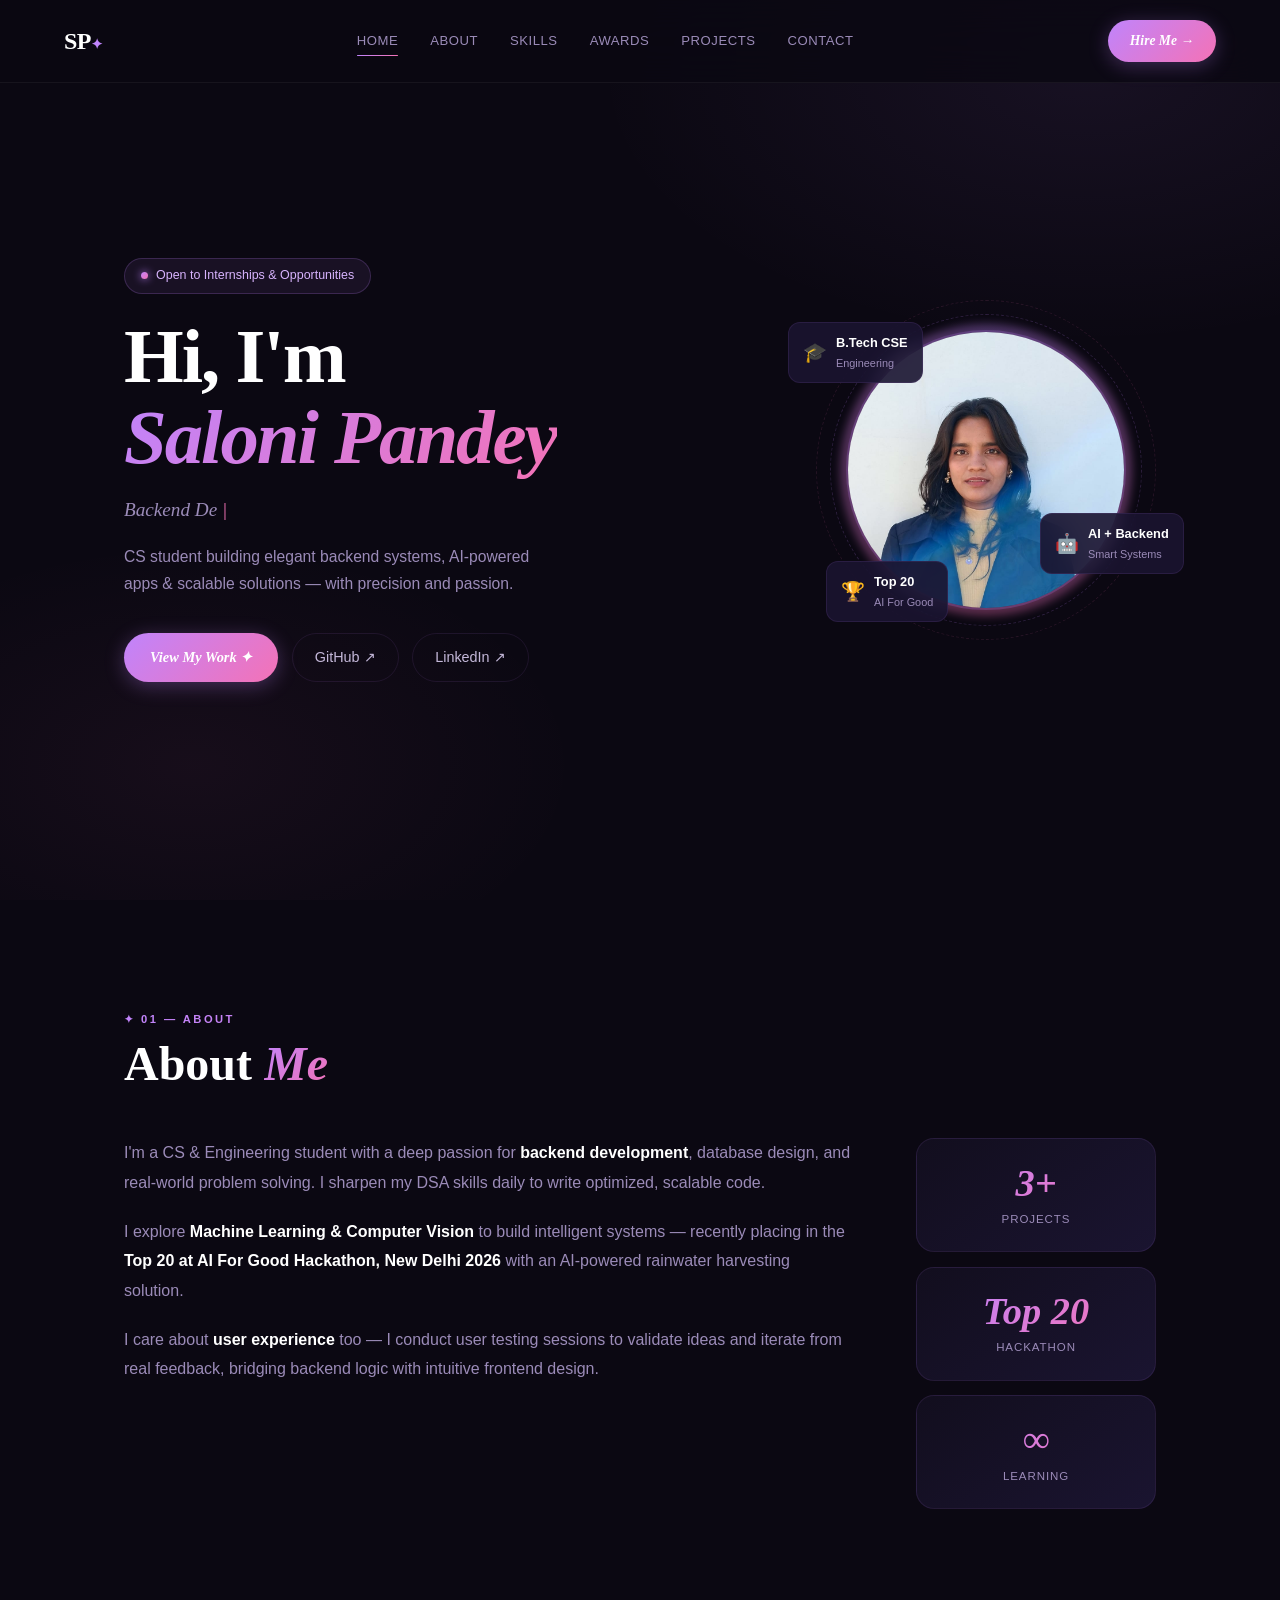
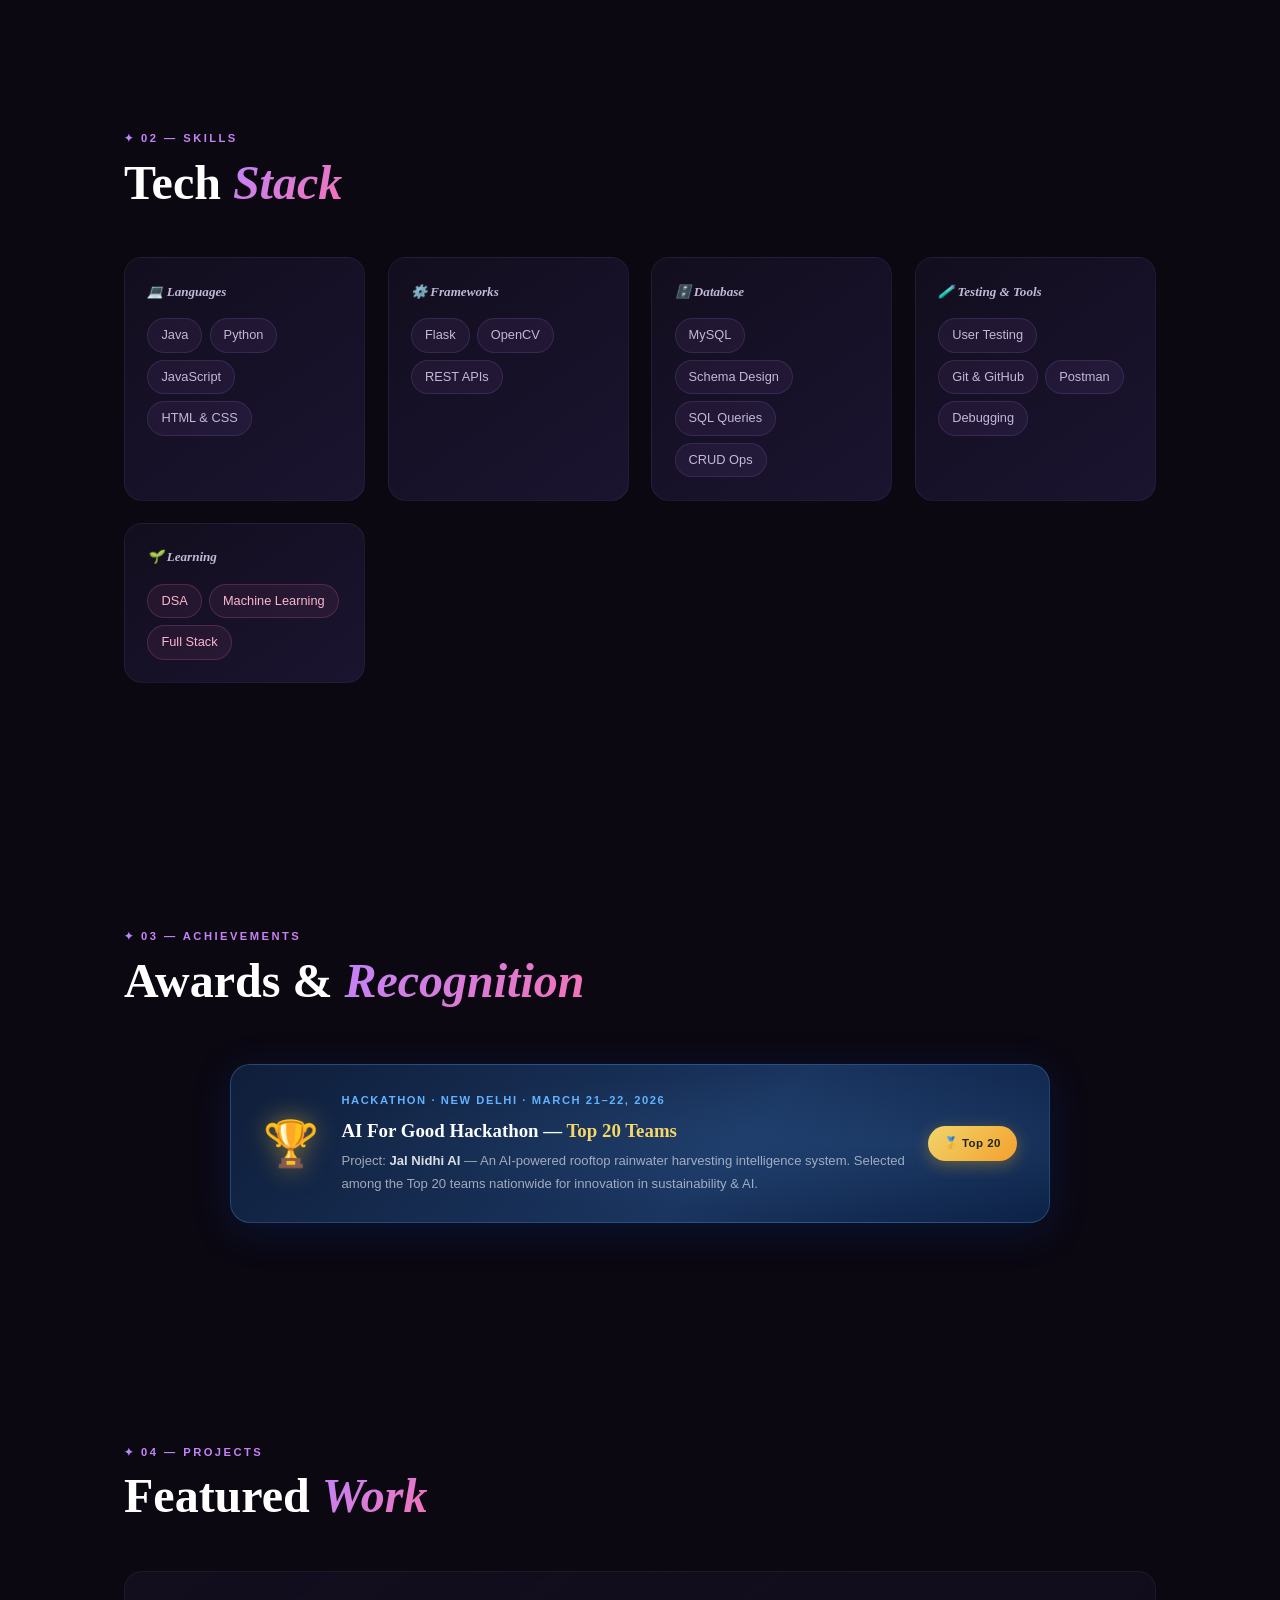
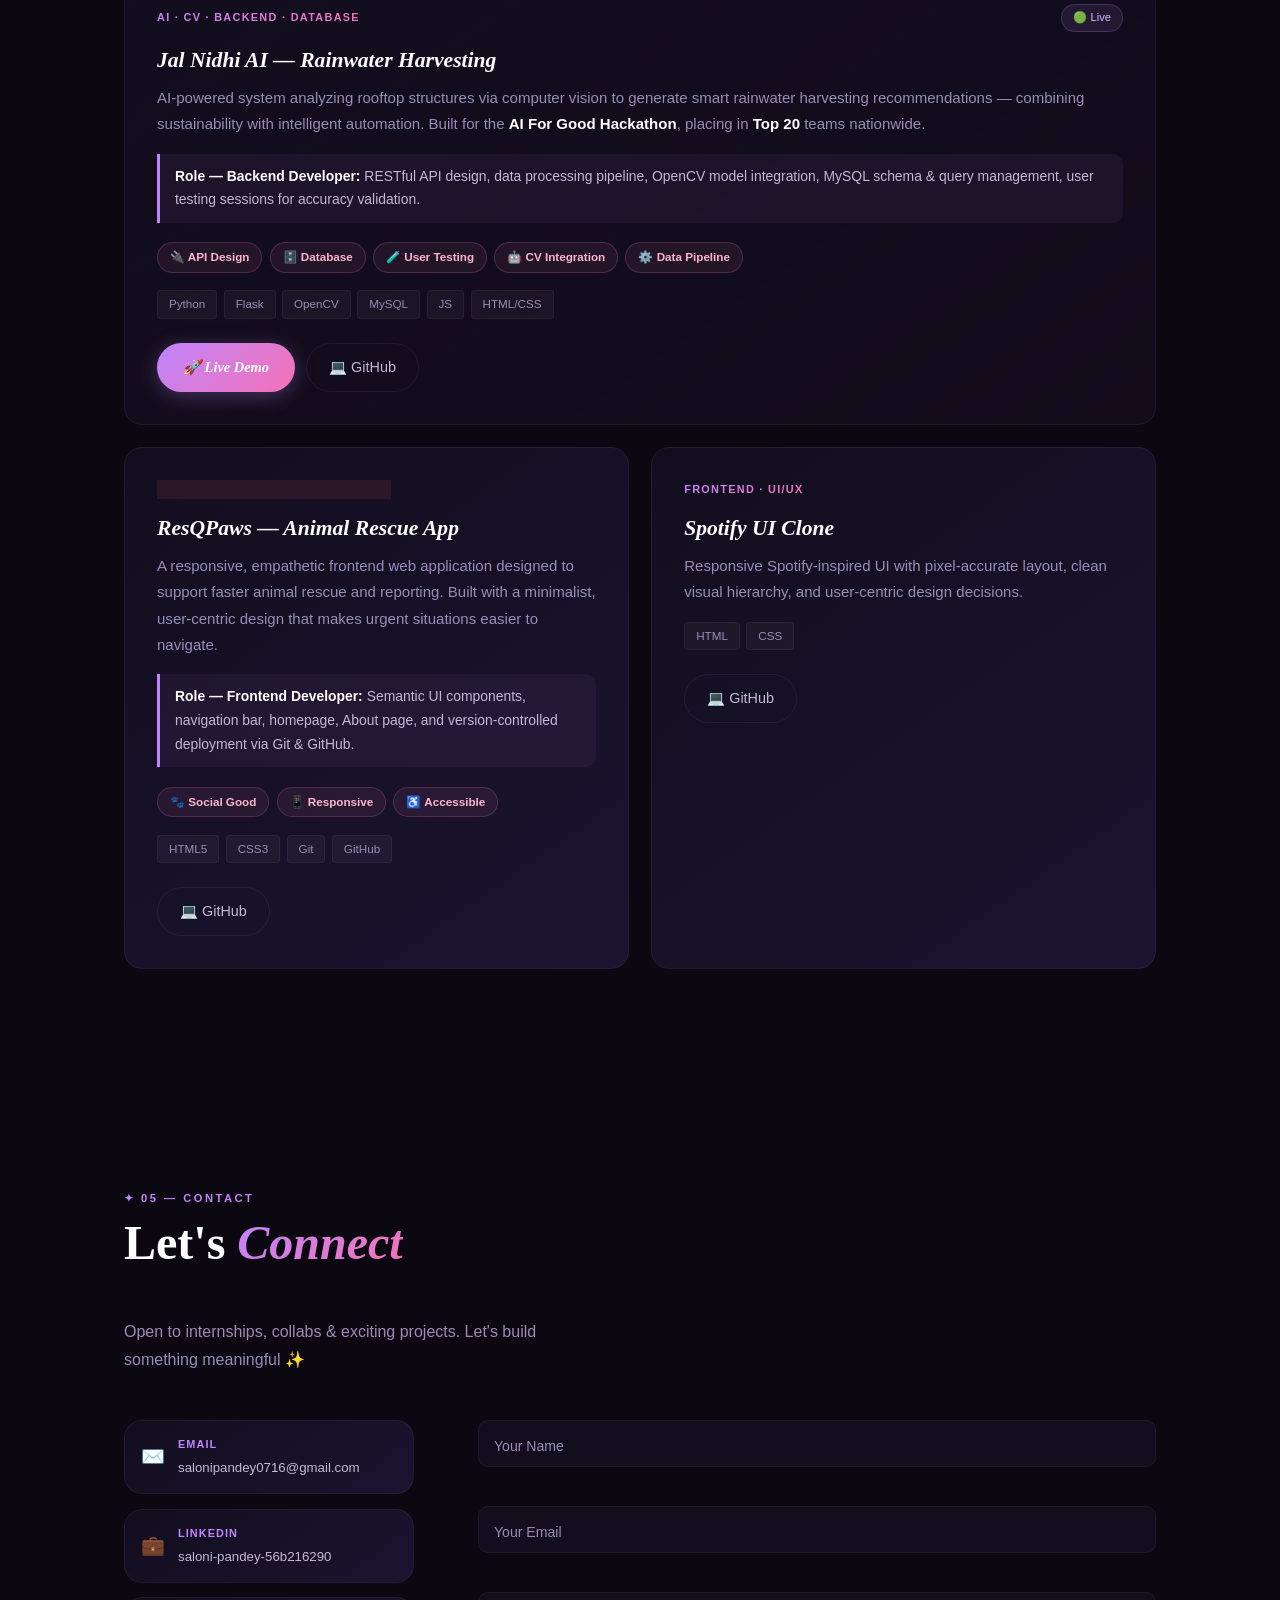
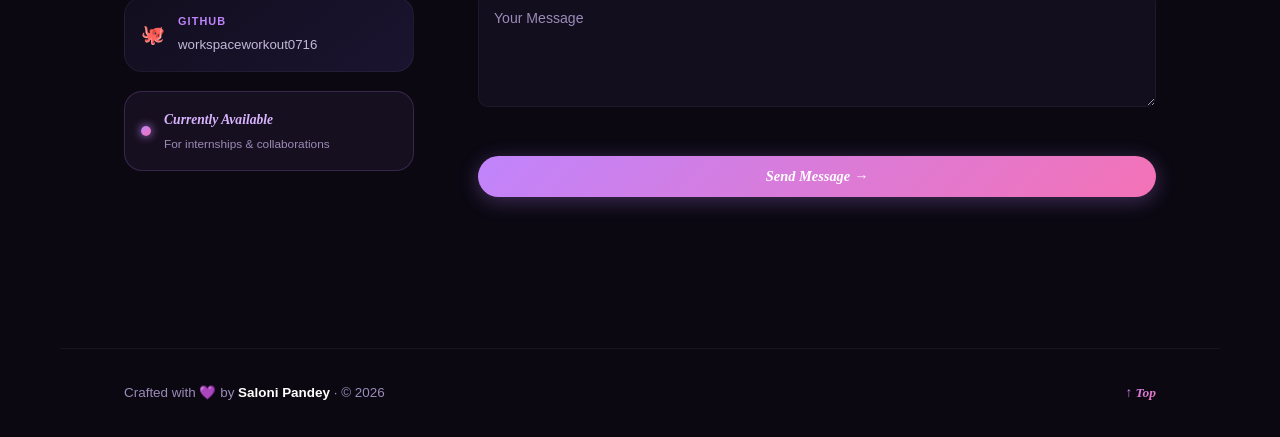
==== commit 083c2a4e: "practice" ====
--- a/profile.html
+++ b/profile.html
@@ -3,7 +3,6 @@
 <head>
   <meta charset="UTF-8" />
   <meta name="viewport" content="width=device-width, initial-scale=1.0" />
-  
 
   <meta http-equiv="Content-Security-Policy"
     content="default-src 'self';
@@ -11,7 +10,7 @@
              style-src 'self' https://fonts.googleapis.com 'unsafe-inline';
              script-src 'self' 'unsafe-inline';
              connect-src https://formspree.io;">
-  
+
   <meta name="description" content="Saloni Pandey — Backend Developer & CS student building AI systems, databases, and scalable web applications." />
   <meta property="og:title" content="Saloni Pandey | Backend Developer" />
   <meta property="og:description" content="CS student building AI systems, databases & scalable web applications." />
@@ -20,7 +19,7 @@
   <meta property="og:image" content="mypic.jpg" />
   <meta name="twitter:card" content="summary_large_image" />
   <meta name="twitter:title" content="Saloni Pandey | Backend Developer" />
-  <meta name="twitter:description" content="CS student building AI systems, databases & scalable web applications." /> 
+  <meta name="twitter:description" content="CS student building AI systems, databases & scalable web applications." />
 
   <title>Saloni Pandey | Portfolio</title>
 
@@ -30,7 +29,7 @@
   <link rel="stylesheet" href="styleprofile.css" />
 
   <style>
-    
+    /* ── Hackathon Achievement Banner ───────────────────────── */
     .achievement {
       margin: 3.5rem auto 0;
       max-width: 820px;
@@ -100,7 +99,7 @@
       box-shadow: 0 4px 16px rgba(255,180,0,0.35);
     }
 
-    
+    /* ── ResQPaws card fix (reuse existing card styles) ─────── */
     .card__tag--rescue { background: rgba(255,100,100,0.1); color: #ff6464; }
 
     /* ── Achievements section ───────────────────────────────── */
@@ -108,6 +107,7 @@
       margin-top: 1.5rem;
     }
 
+    /* ── Nav active state fix ───────────────────────────────── */
   </style>
 </head>
 <body>
@@ -364,7 +364,7 @@
           </div>
           <div class="field">
             <input type="email" id="f-email" name="email" placeholder=" " required
-                   autocomplete="email" aria-invalid="false" aria-describedby="f-email-err" />
+                autocomplete="email" aria-invalid="false" aria-describedby="f-email-err" />
             <label for="f-email">Your Email</label>
             <span id="f-email-err" class="field__err" role="alert" aria-live="assertive"></span>
           </div>
@@ -389,4 +389,4 @@
 
   <script src="script.js" defer></script>
 </body>
-</html>
+</html>
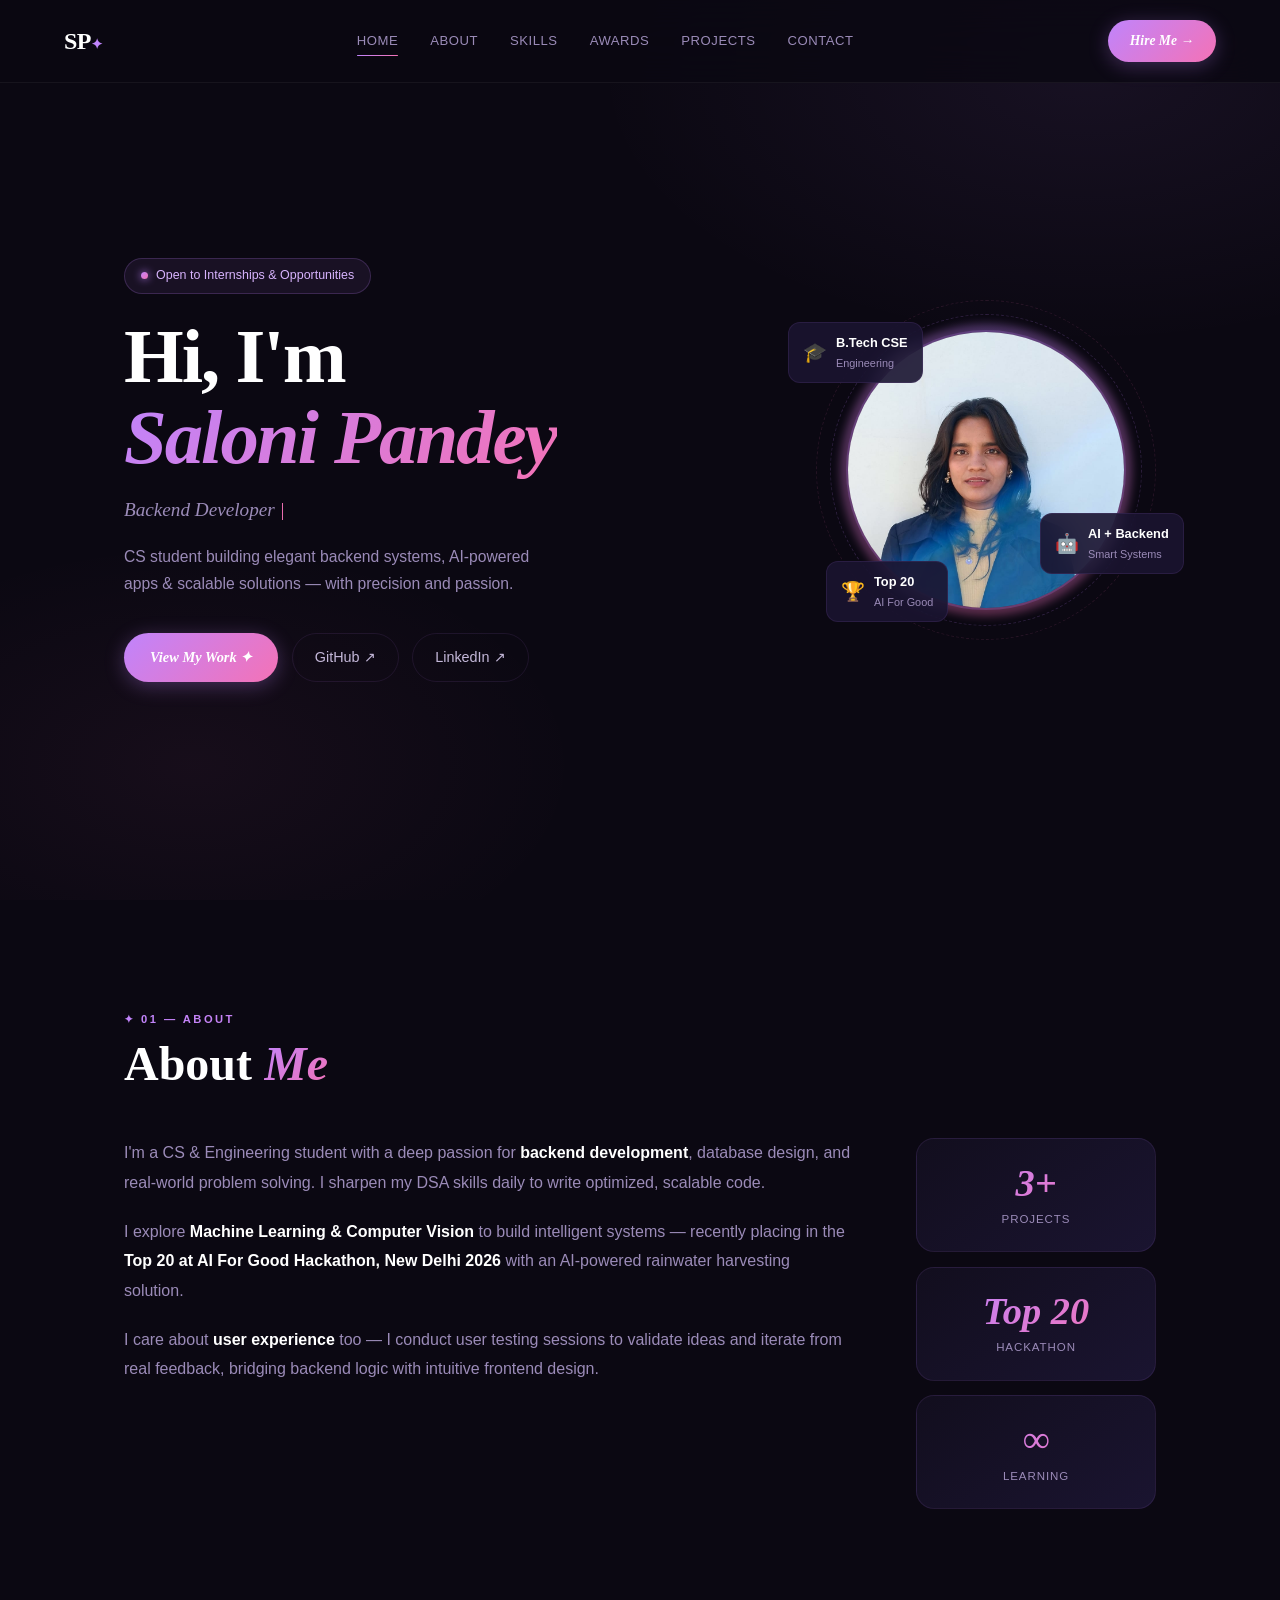
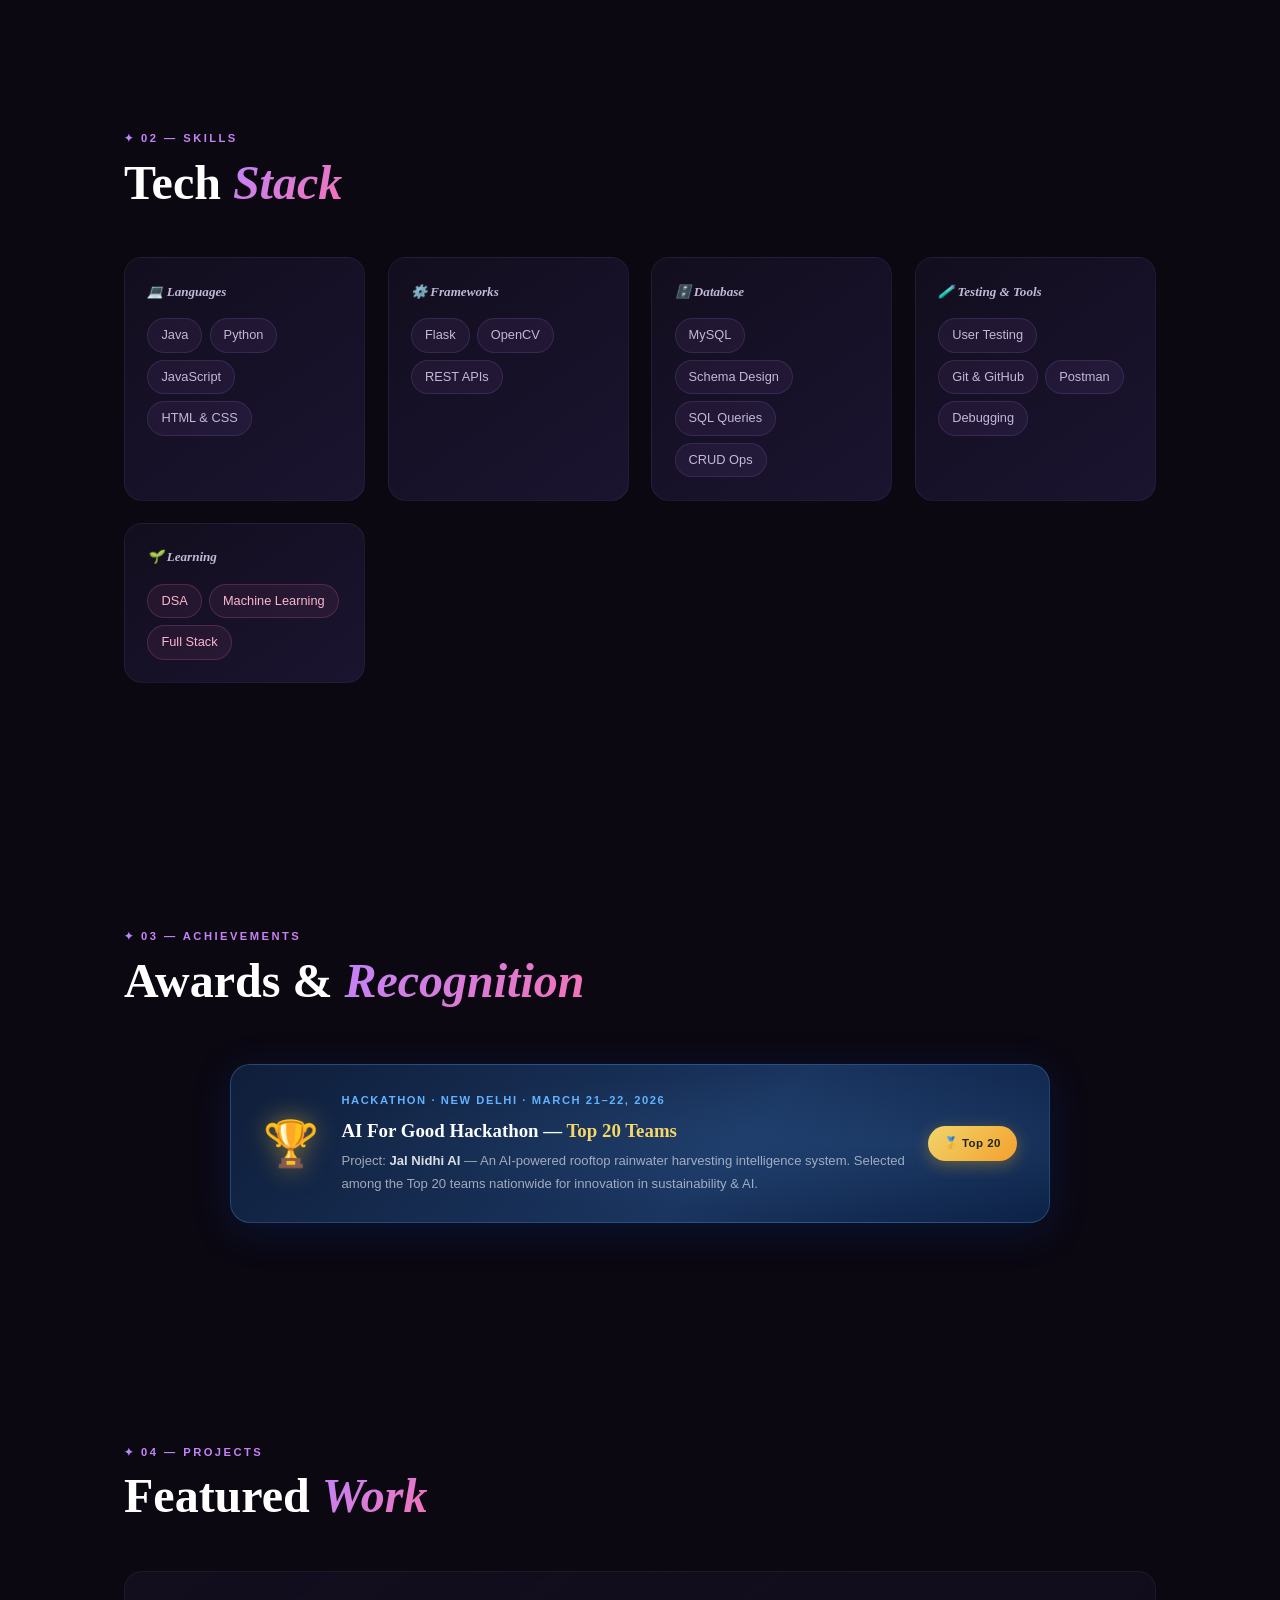
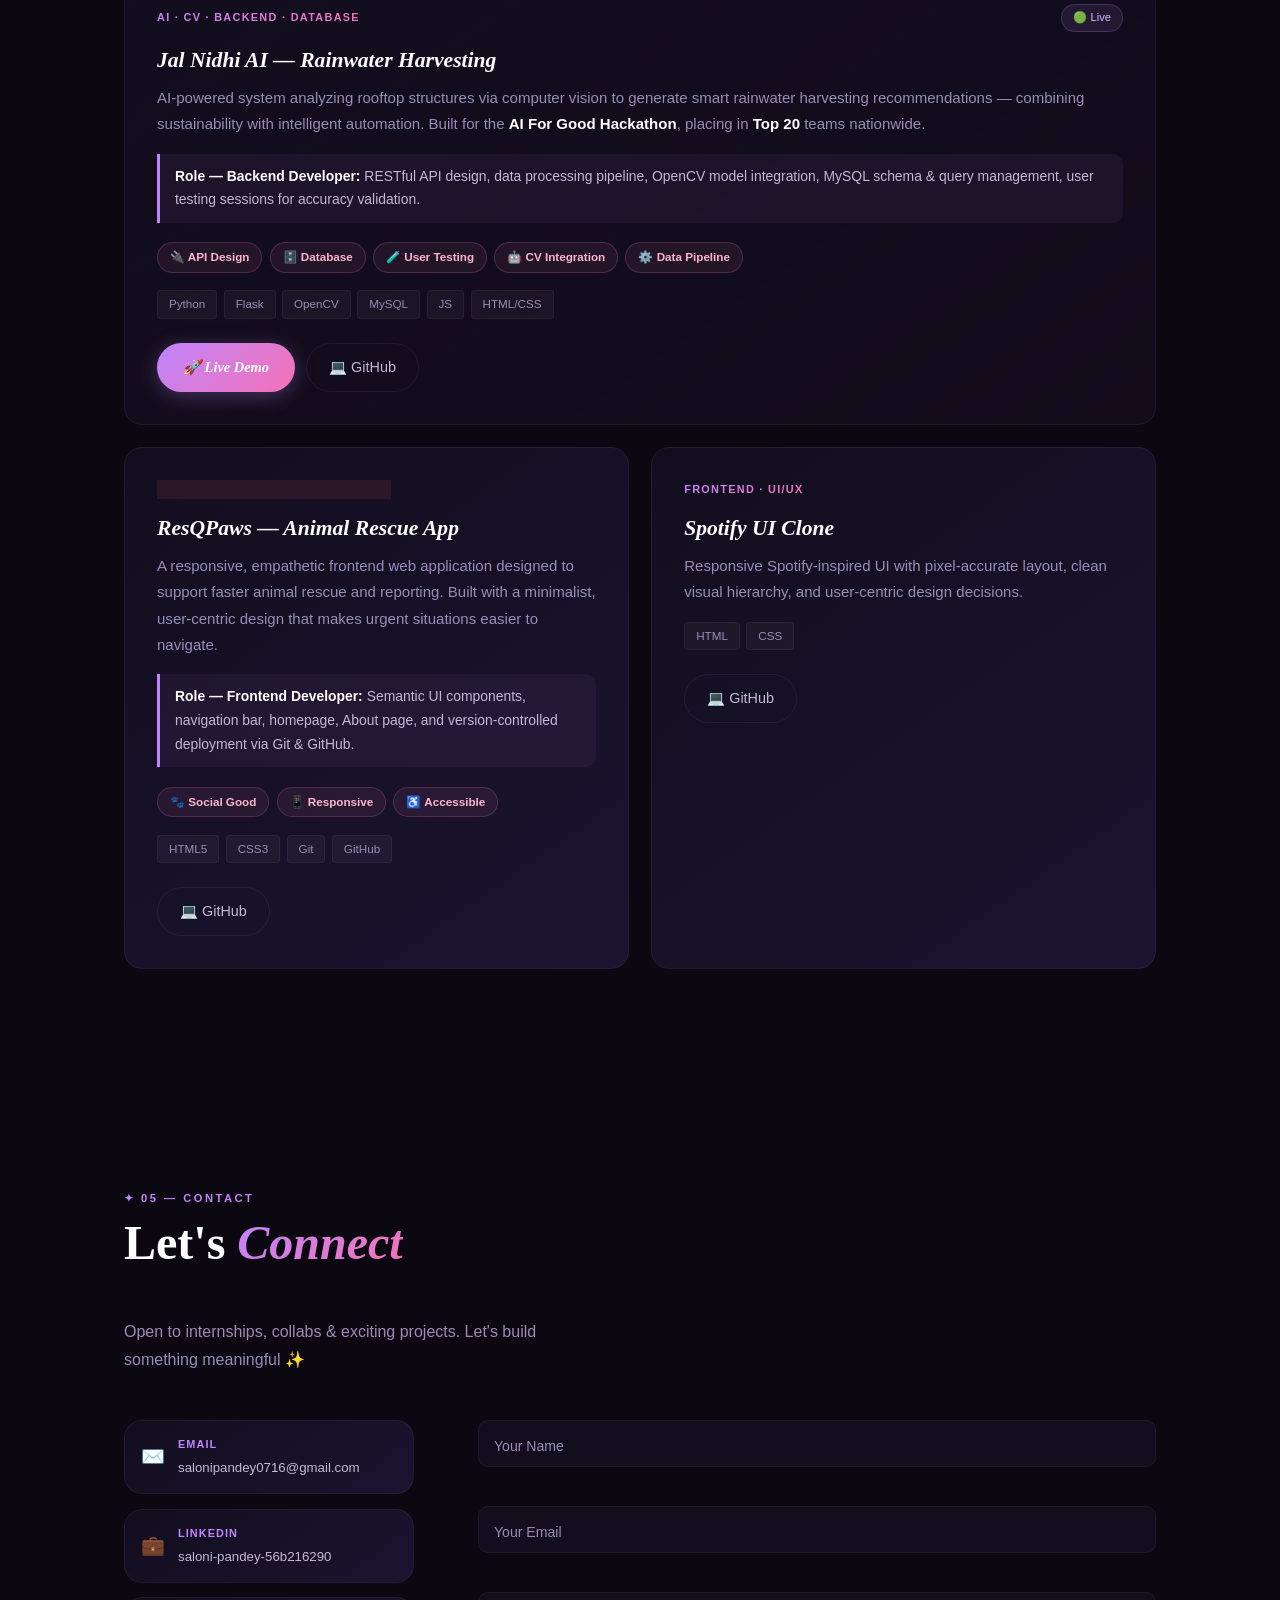
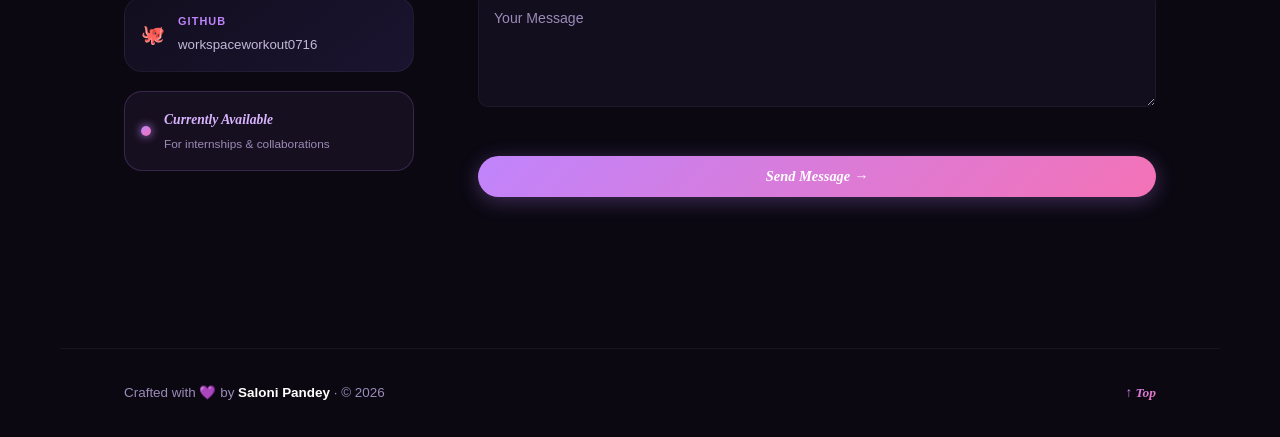
==== commit 40c5b79d: "Merge branch 'main' of https://github.com/salonipandey-dev/myportfolio" ====
--- a/profile.html
+++ b/profile.html
@@ -3,6 +3,7 @@
 <head>
   <meta charset="UTF-8" />
   <meta name="viewport" content="width=device-width, initial-scale=1.0" />
+  
 
   <meta http-equiv="Content-Security-Policy"
     content="default-src 'self';
@@ -10,7 +11,7 @@
              style-src 'self' https://fonts.googleapis.com 'unsafe-inline';
              script-src 'self' 'unsafe-inline';
              connect-src https://formspree.io;">
-
+  
   <meta name="description" content="Saloni Pandey — Backend Developer & CS student building AI systems, databases, and scalable web applications." />
   <meta property="og:title" content="Saloni Pandey | Backend Developer" />
   <meta property="og:description" content="CS student building AI systems, databases & scalable web applications." />
@@ -19,7 +20,7 @@
   <meta property="og:image" content="mypic.jpg" />
   <meta name="twitter:card" content="summary_large_image" />
   <meta name="twitter:title" content="Saloni Pandey | Backend Developer" />
-  <meta name="twitter:description" content="CS student building AI systems, databases & scalable web applications." />
+  <meta name="twitter:description" content="CS student building AI systems, databases & scalable web applications." /> 
 
   <title>Saloni Pandey | Portfolio</title>
 
@@ -29,7 +30,7 @@
   <link rel="stylesheet" href="styleprofile.css" />
 
   <style>
-    /* ── Hackathon Achievement Banner ───────────────────────── */
+    
     .achievement {
       margin: 3.5rem auto 0;
       max-width: 820px;
@@ -99,7 +100,7 @@
       box-shadow: 0 4px 16px rgba(255,180,0,0.35);
     }
 
-    /* ── ResQPaws card fix (reuse existing card styles) ─────── */
+    
     .card__tag--rescue { background: rgba(255,100,100,0.1); color: #ff6464; }
 
     /* ── Achievements section ───────────────────────────────── */
@@ -107,7 +108,6 @@
       margin-top: 1.5rem;
     }
 
-    /* ── Nav active state fix ───────────────────────────────── */
   </style>
 </head>
 <body>
@@ -389,4 +389,4 @@
 
   <script src="script.js" defer></script>
 </body>
-</html>+</html>
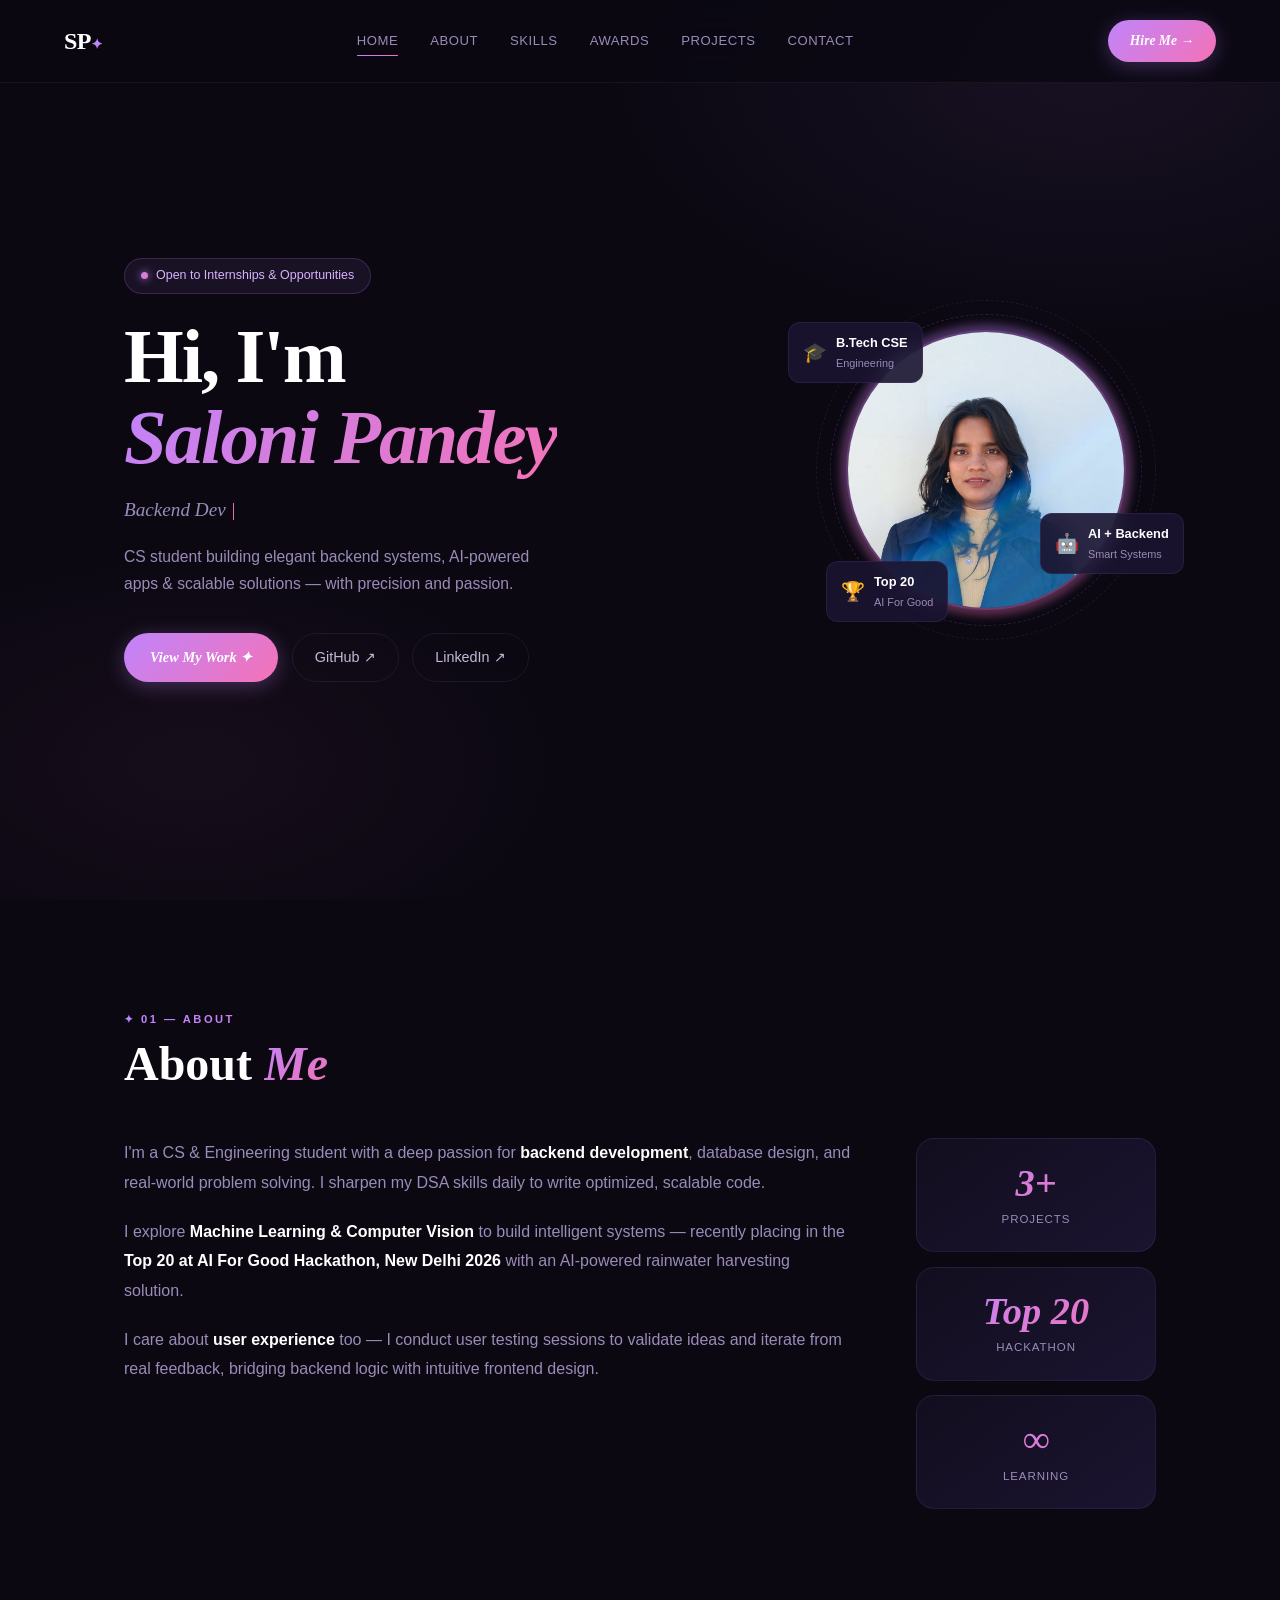
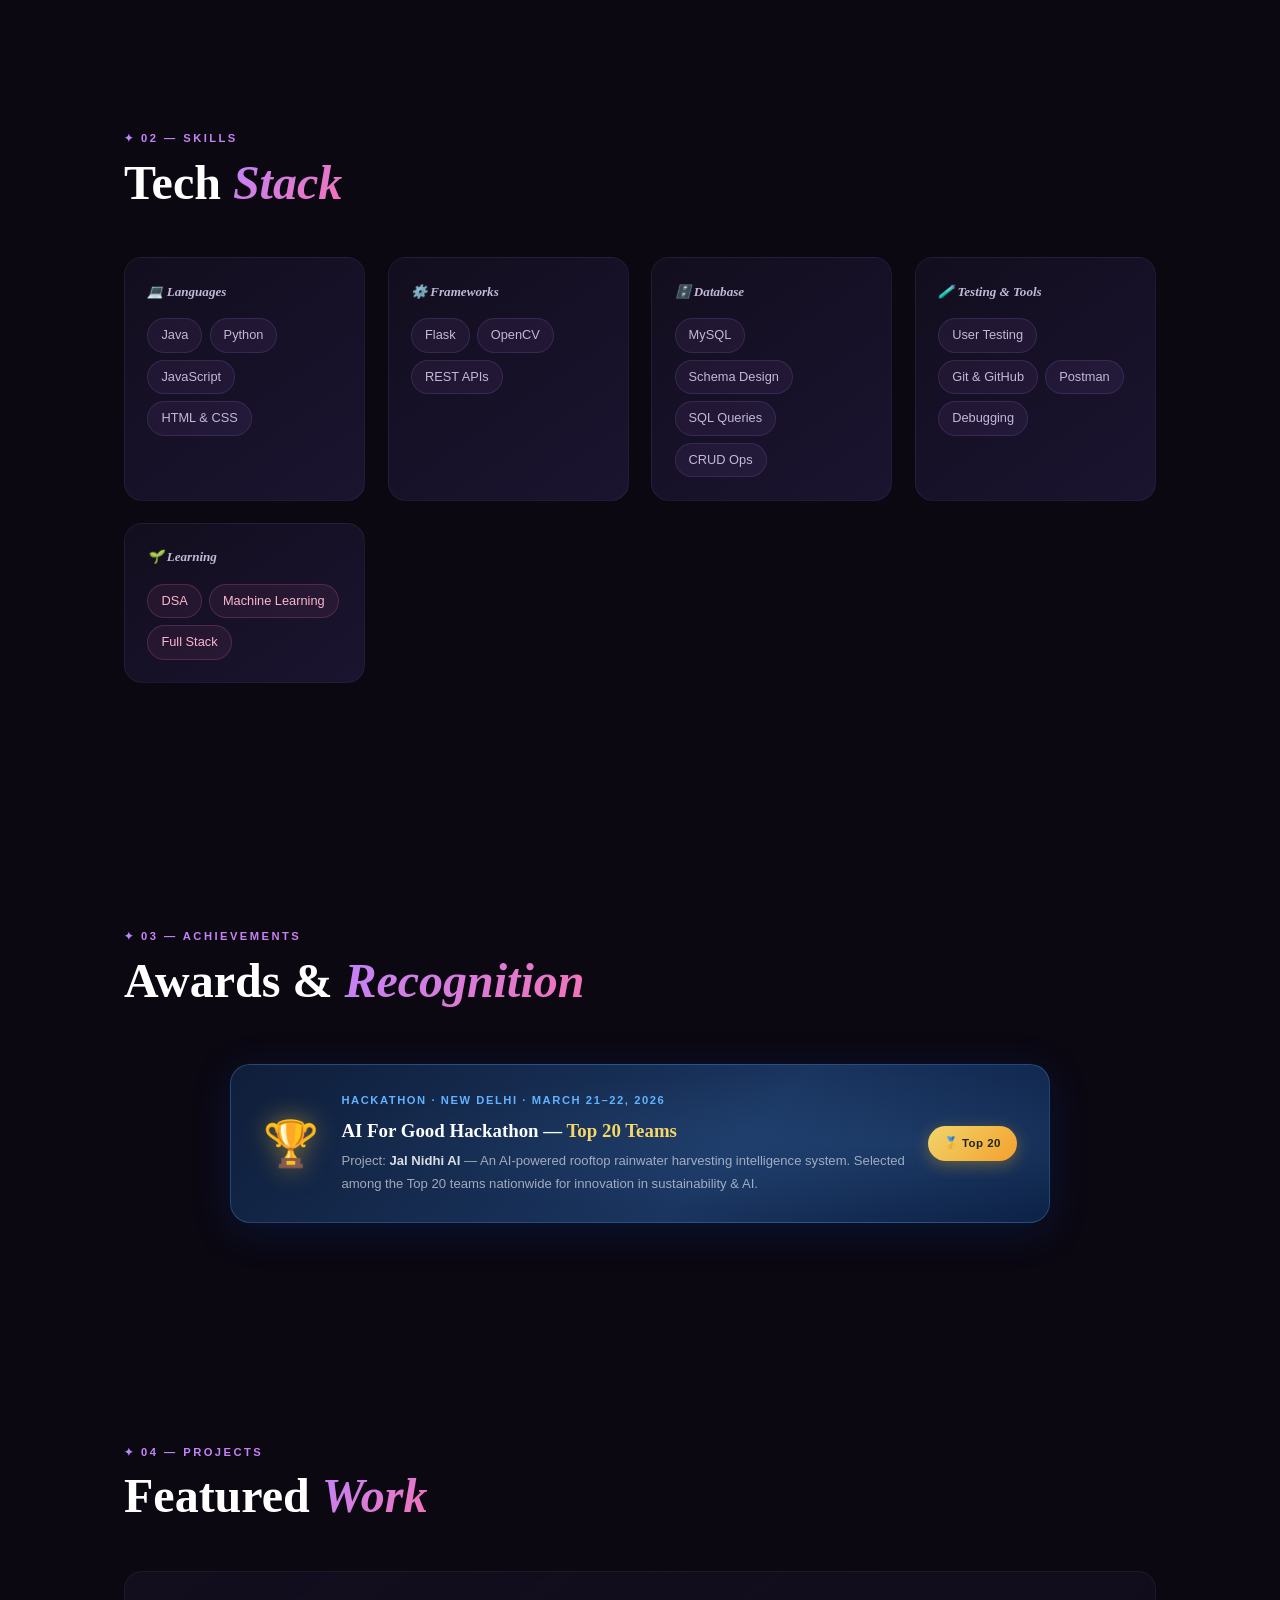
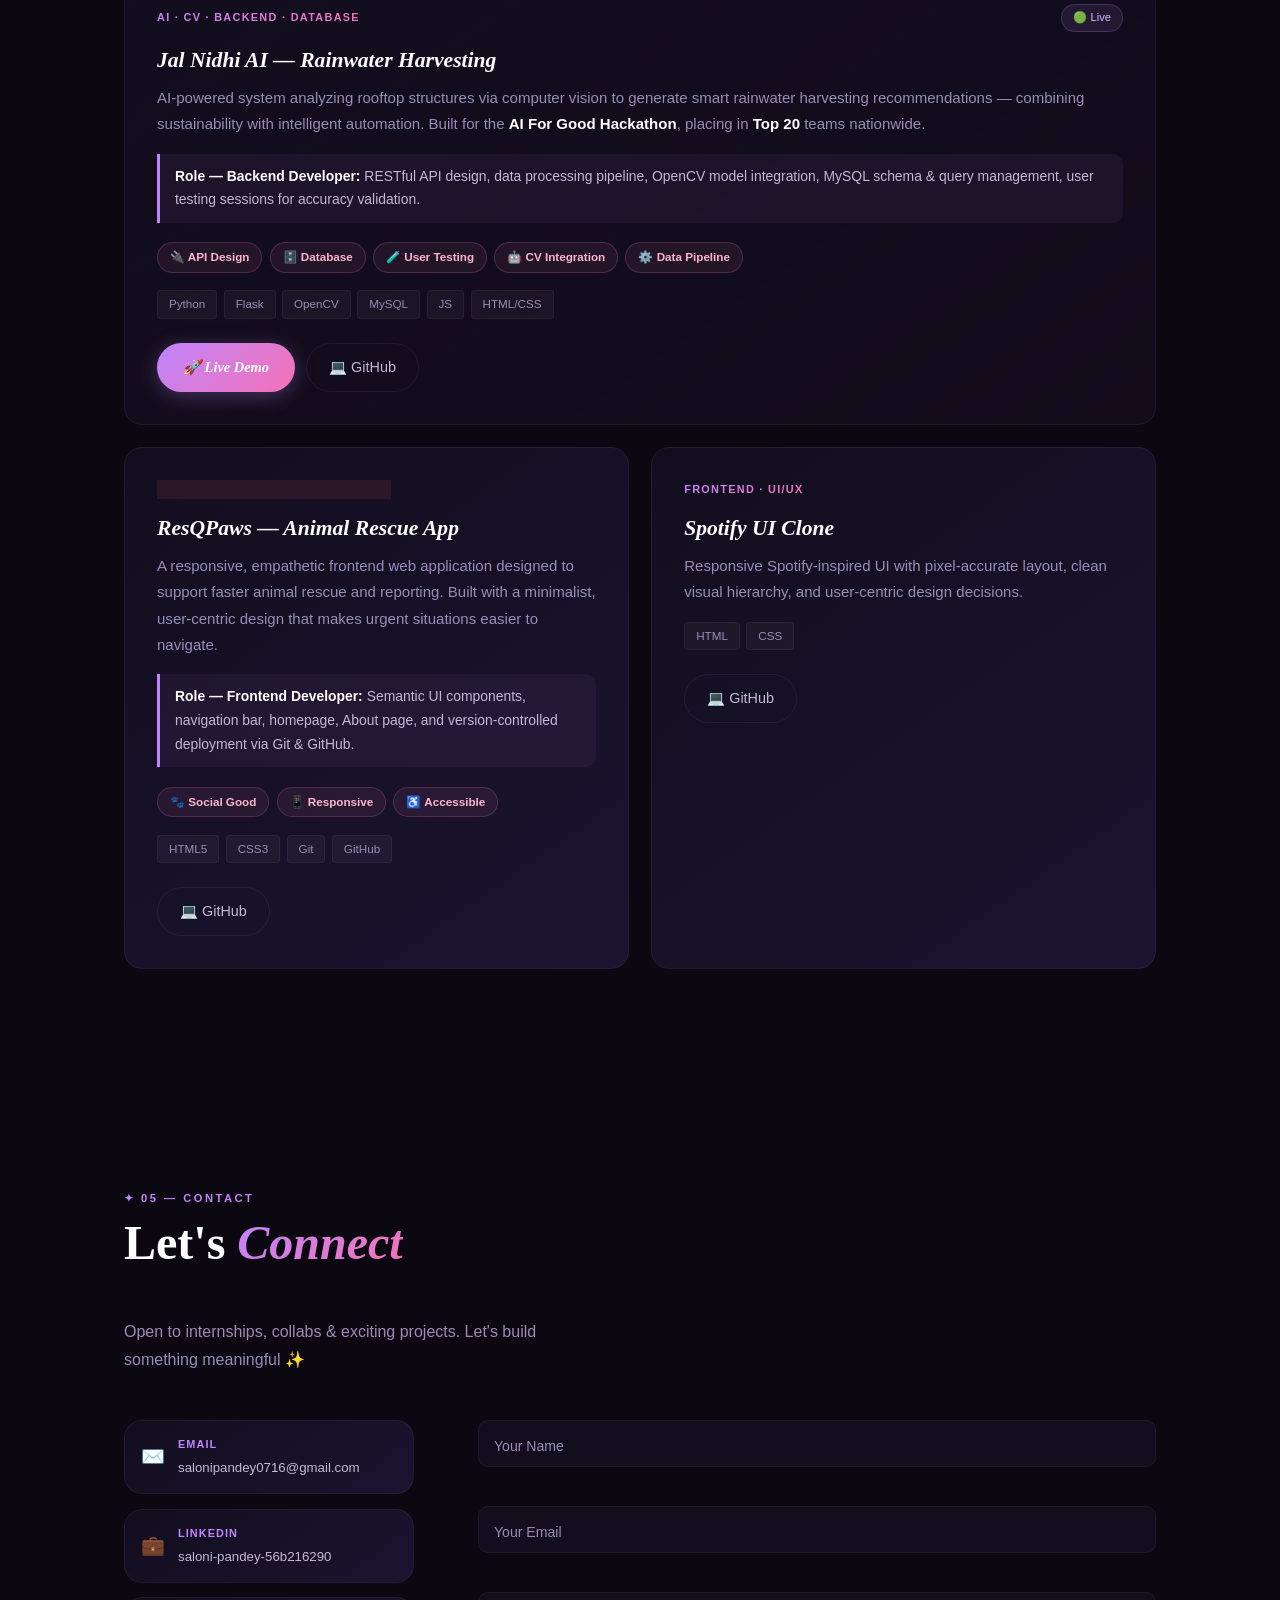
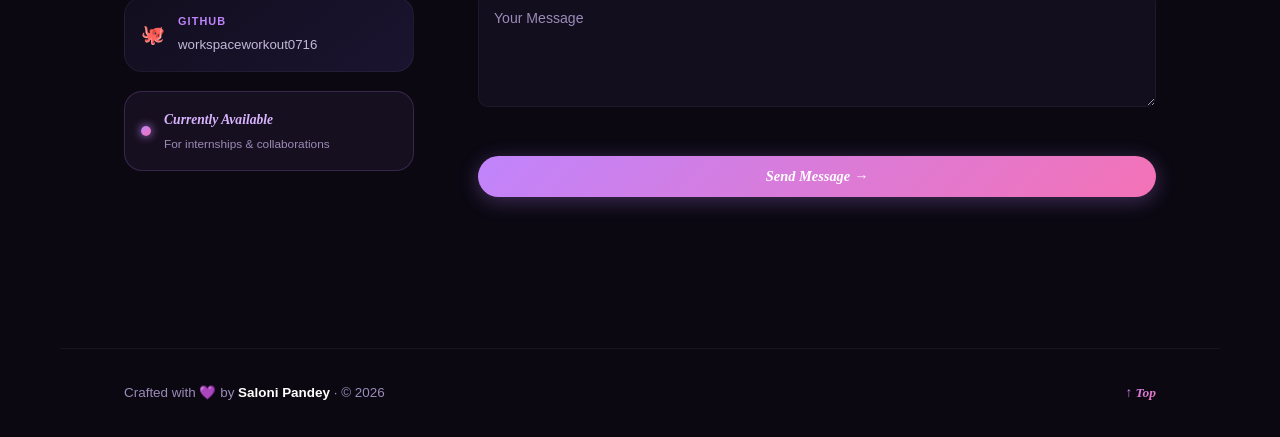
==== commit cffa8fee: "Update profile.html" ====
--- a/profile.html
+++ b/profile.html
@@ -3,7 +3,7 @@
 <head>
   <meta charset="UTF-8" />
   <meta name="viewport" content="width=device-width, initial-scale=1.0" />
-  
+
 
   <meta http-equiv="Content-Security-Policy"
     content="default-src 'self';
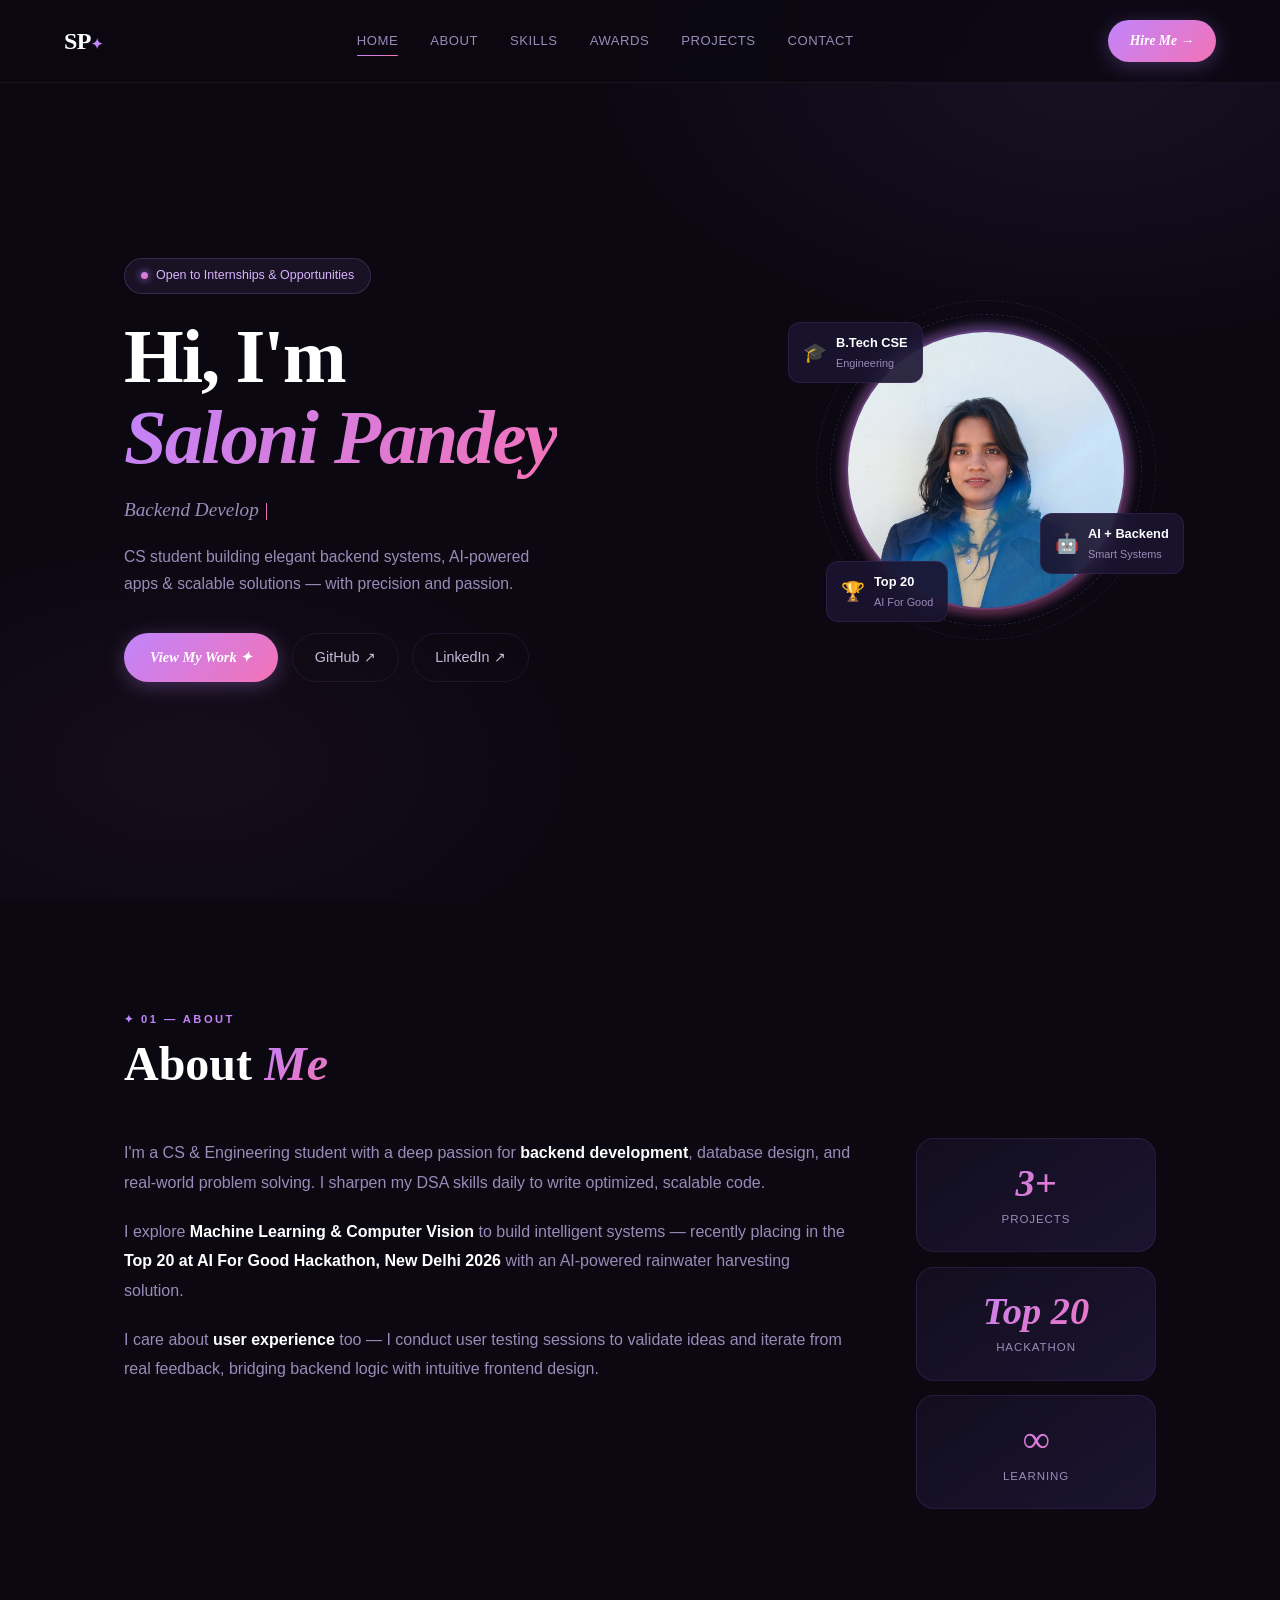
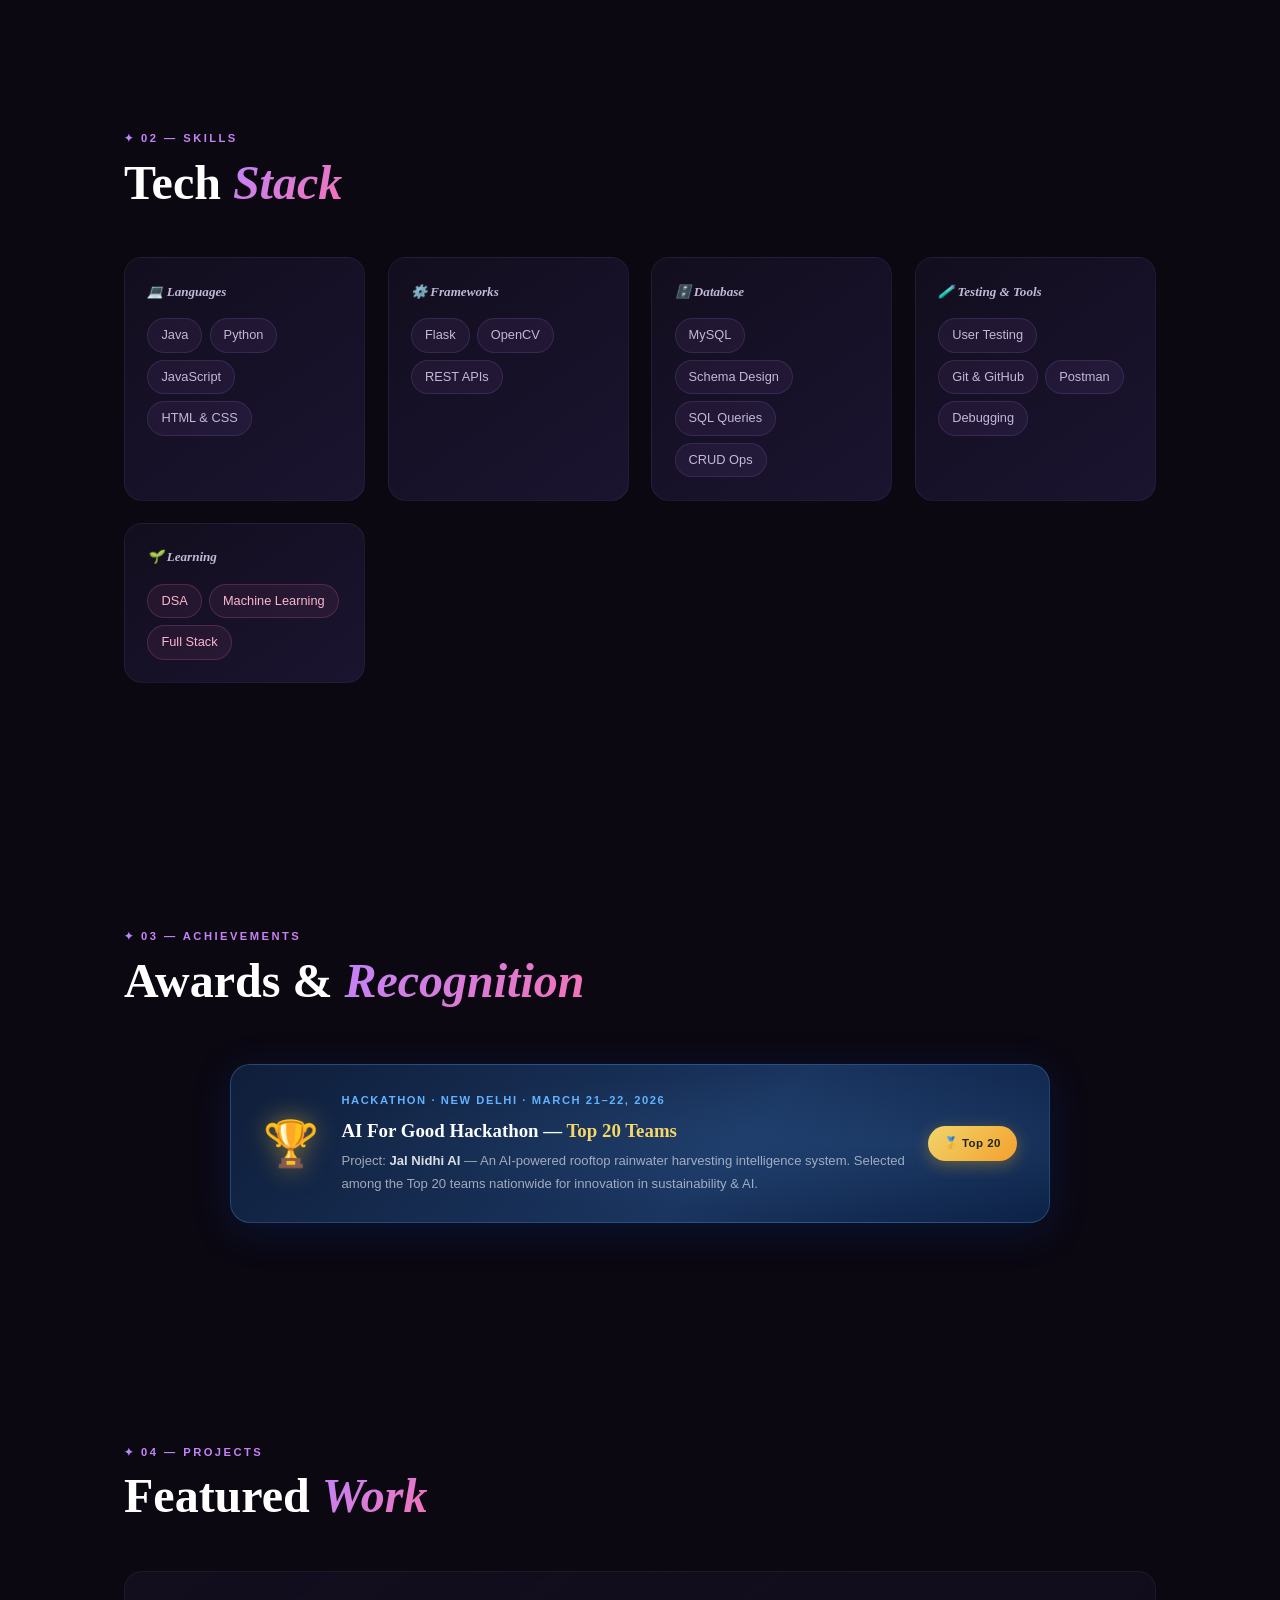
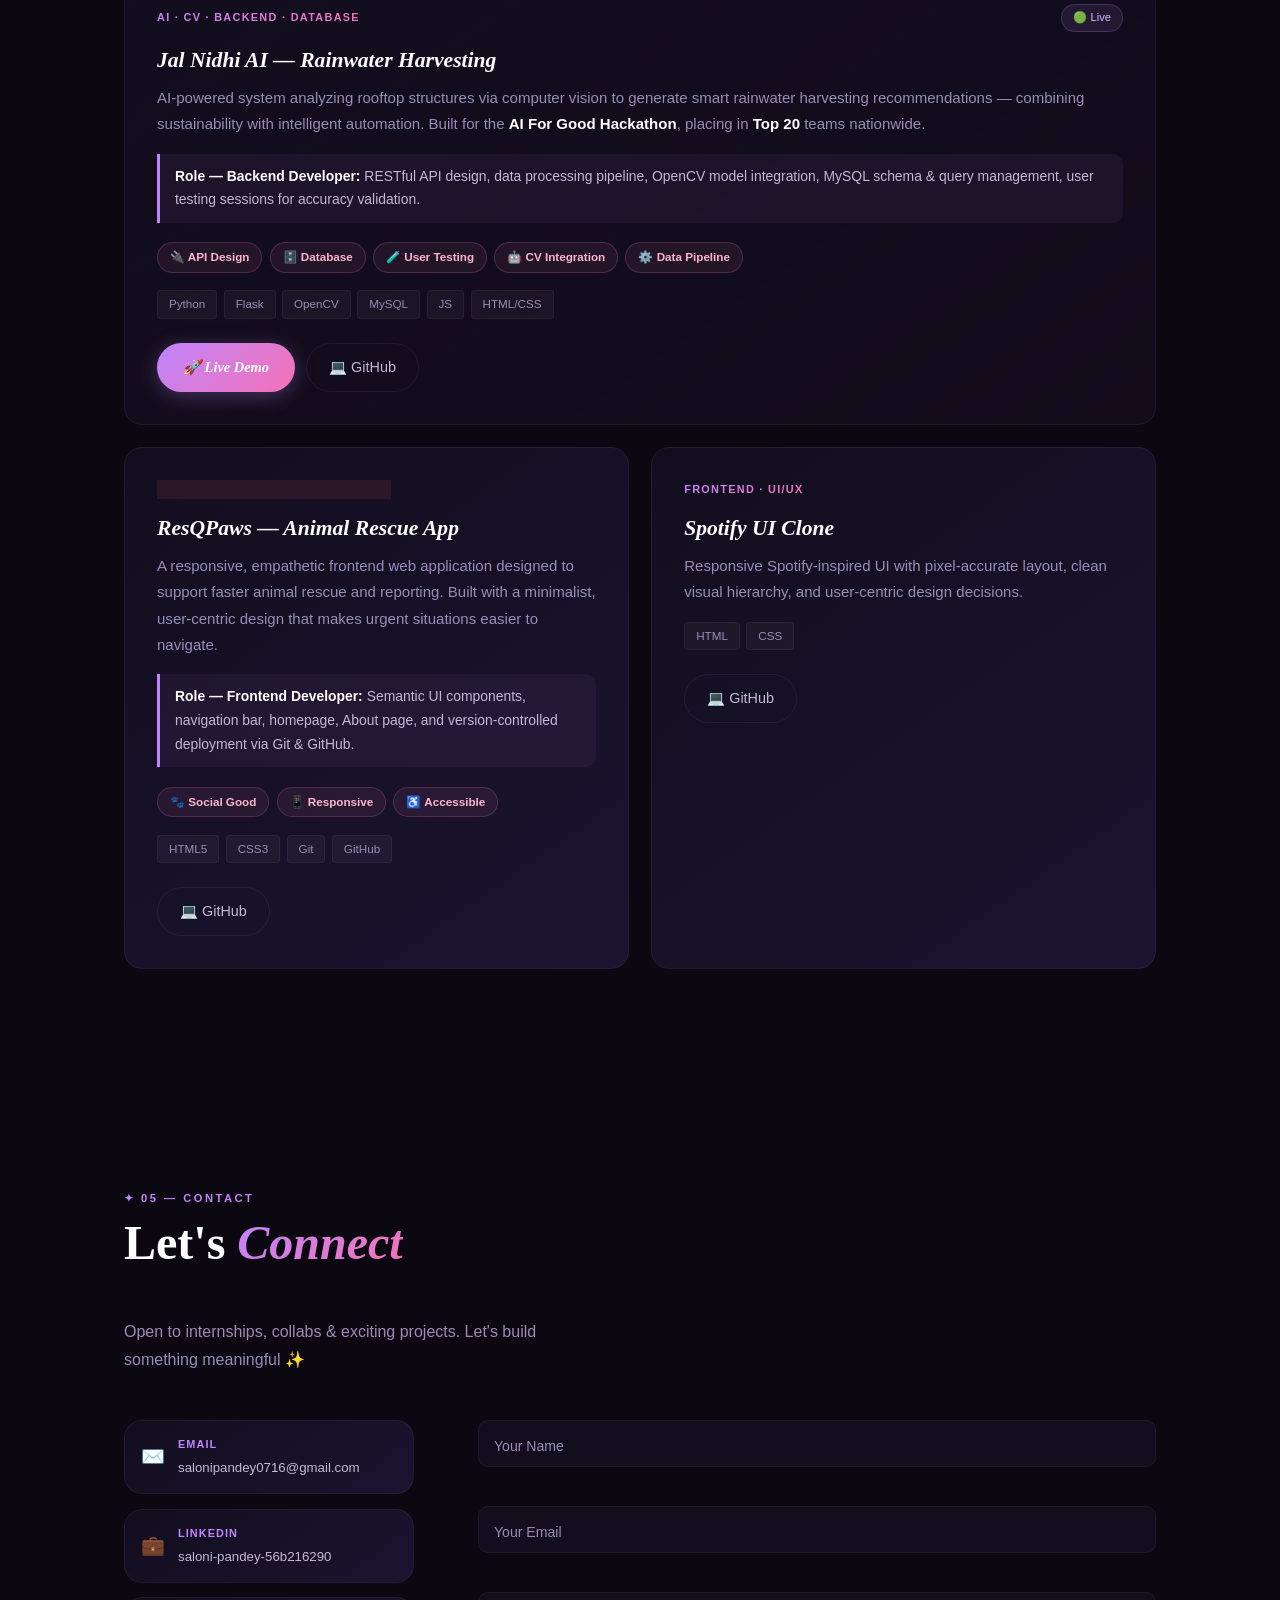
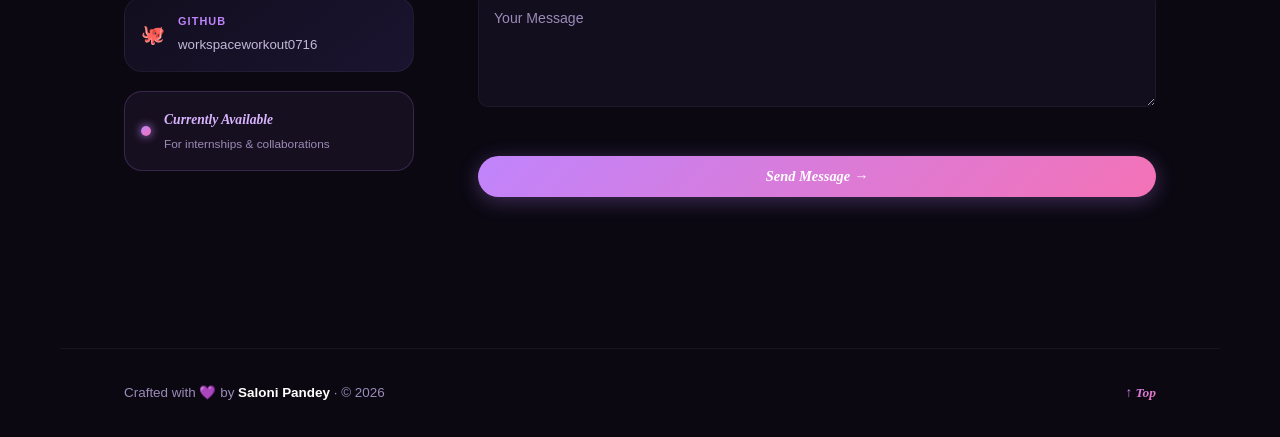
==== commit 4ce434e3: "Update profile.html" ====
--- a/profile.html
+++ b/profile.html
@@ -11,7 +11,7 @@
              style-src 'self' https://fonts.googleapis.com 'unsafe-inline';
              script-src 'self' 'unsafe-inline';
              connect-src https://formspree.io;">
-  
+
   <meta name="description" content="Saloni Pandey — Backend Developer & CS student building AI systems, databases, and scalable web applications." />
   <meta property="og:title" content="Saloni Pandey | Backend Developer" />
   <meta property="og:description" content="CS student building AI systems, databases & scalable web applications." />
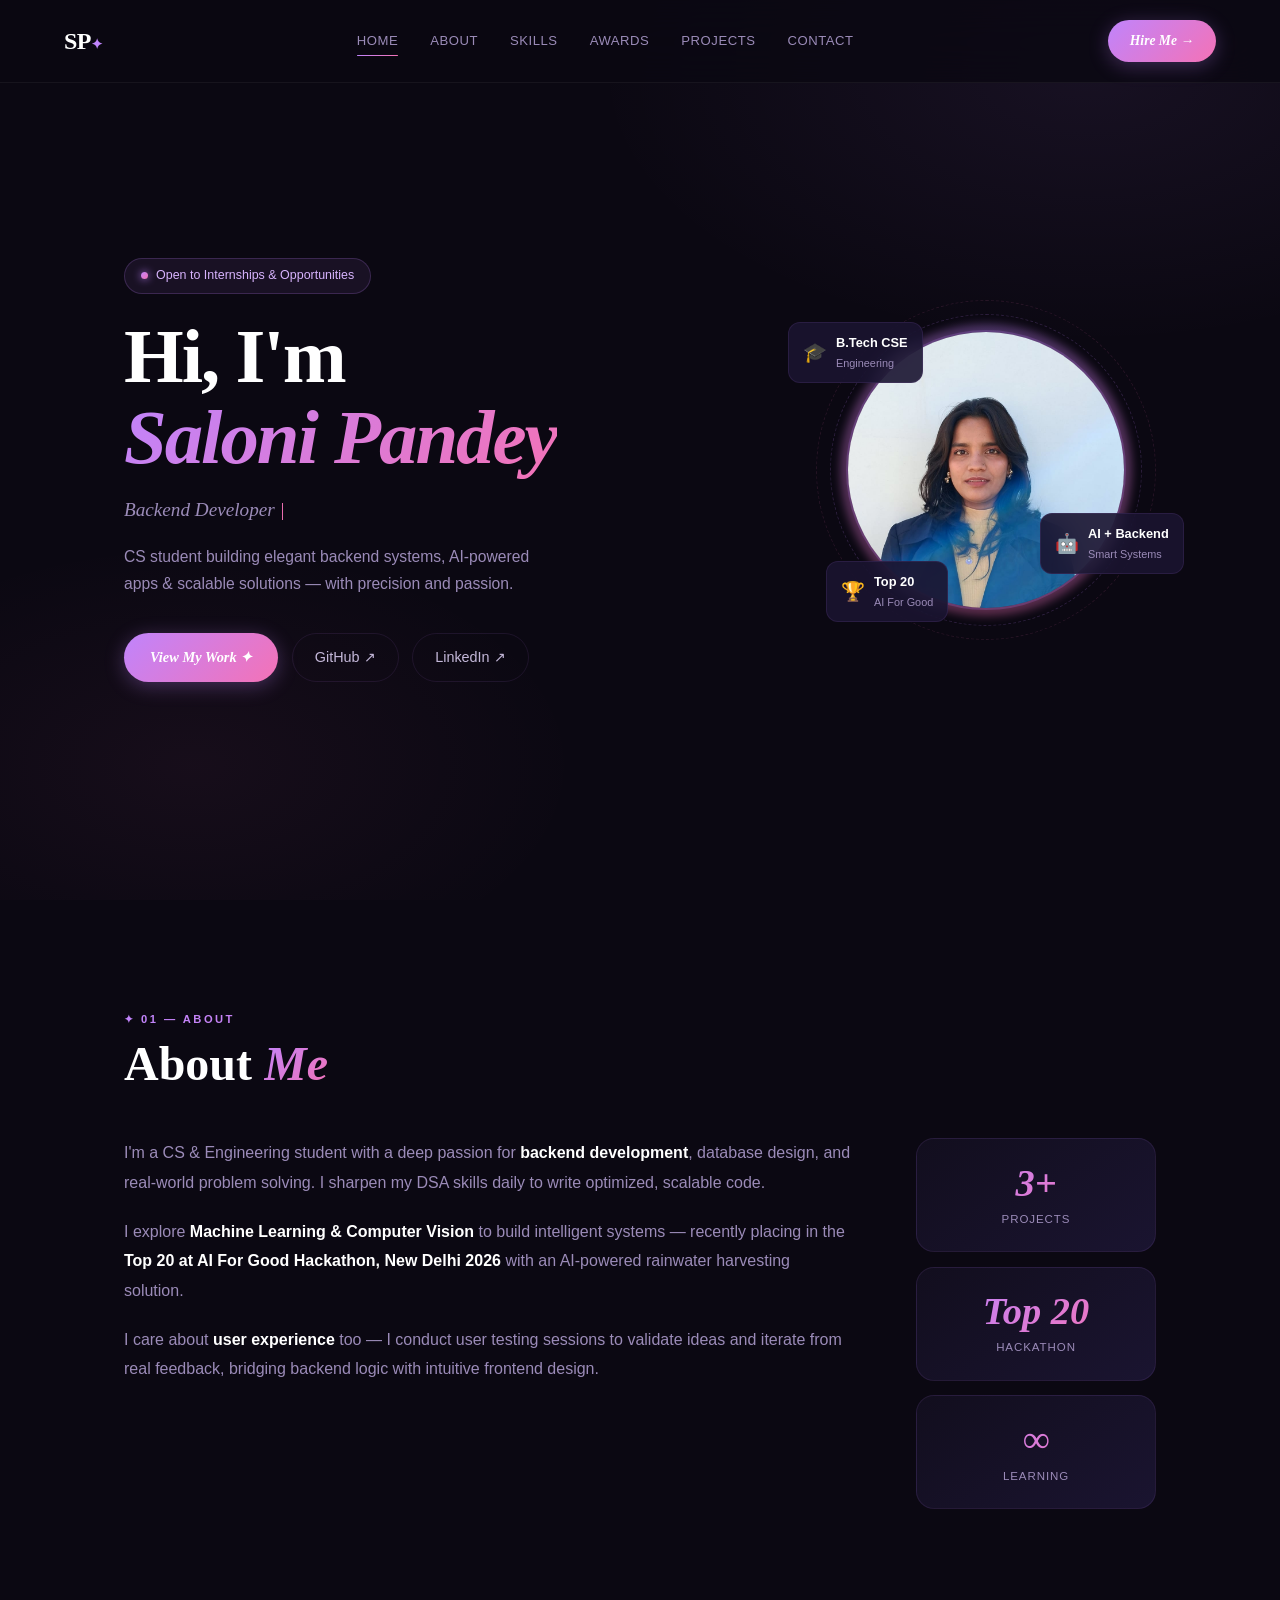
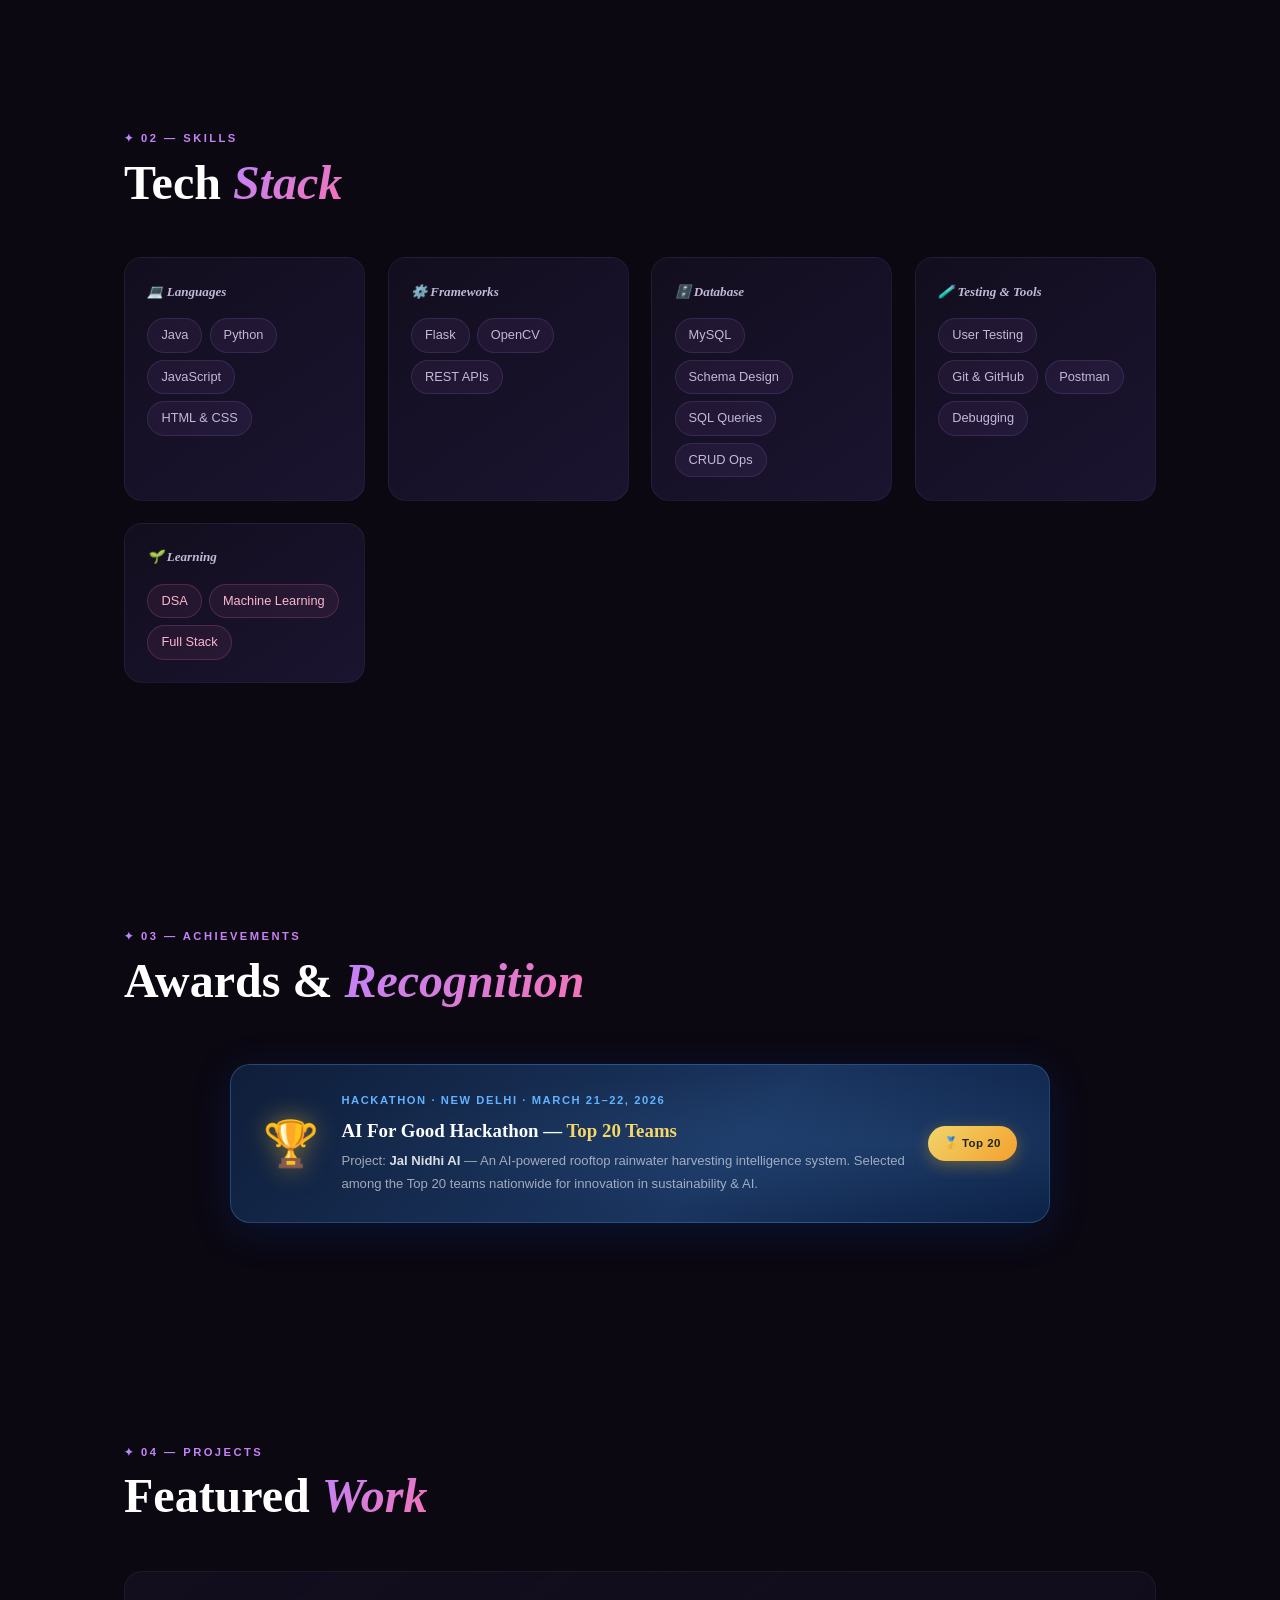
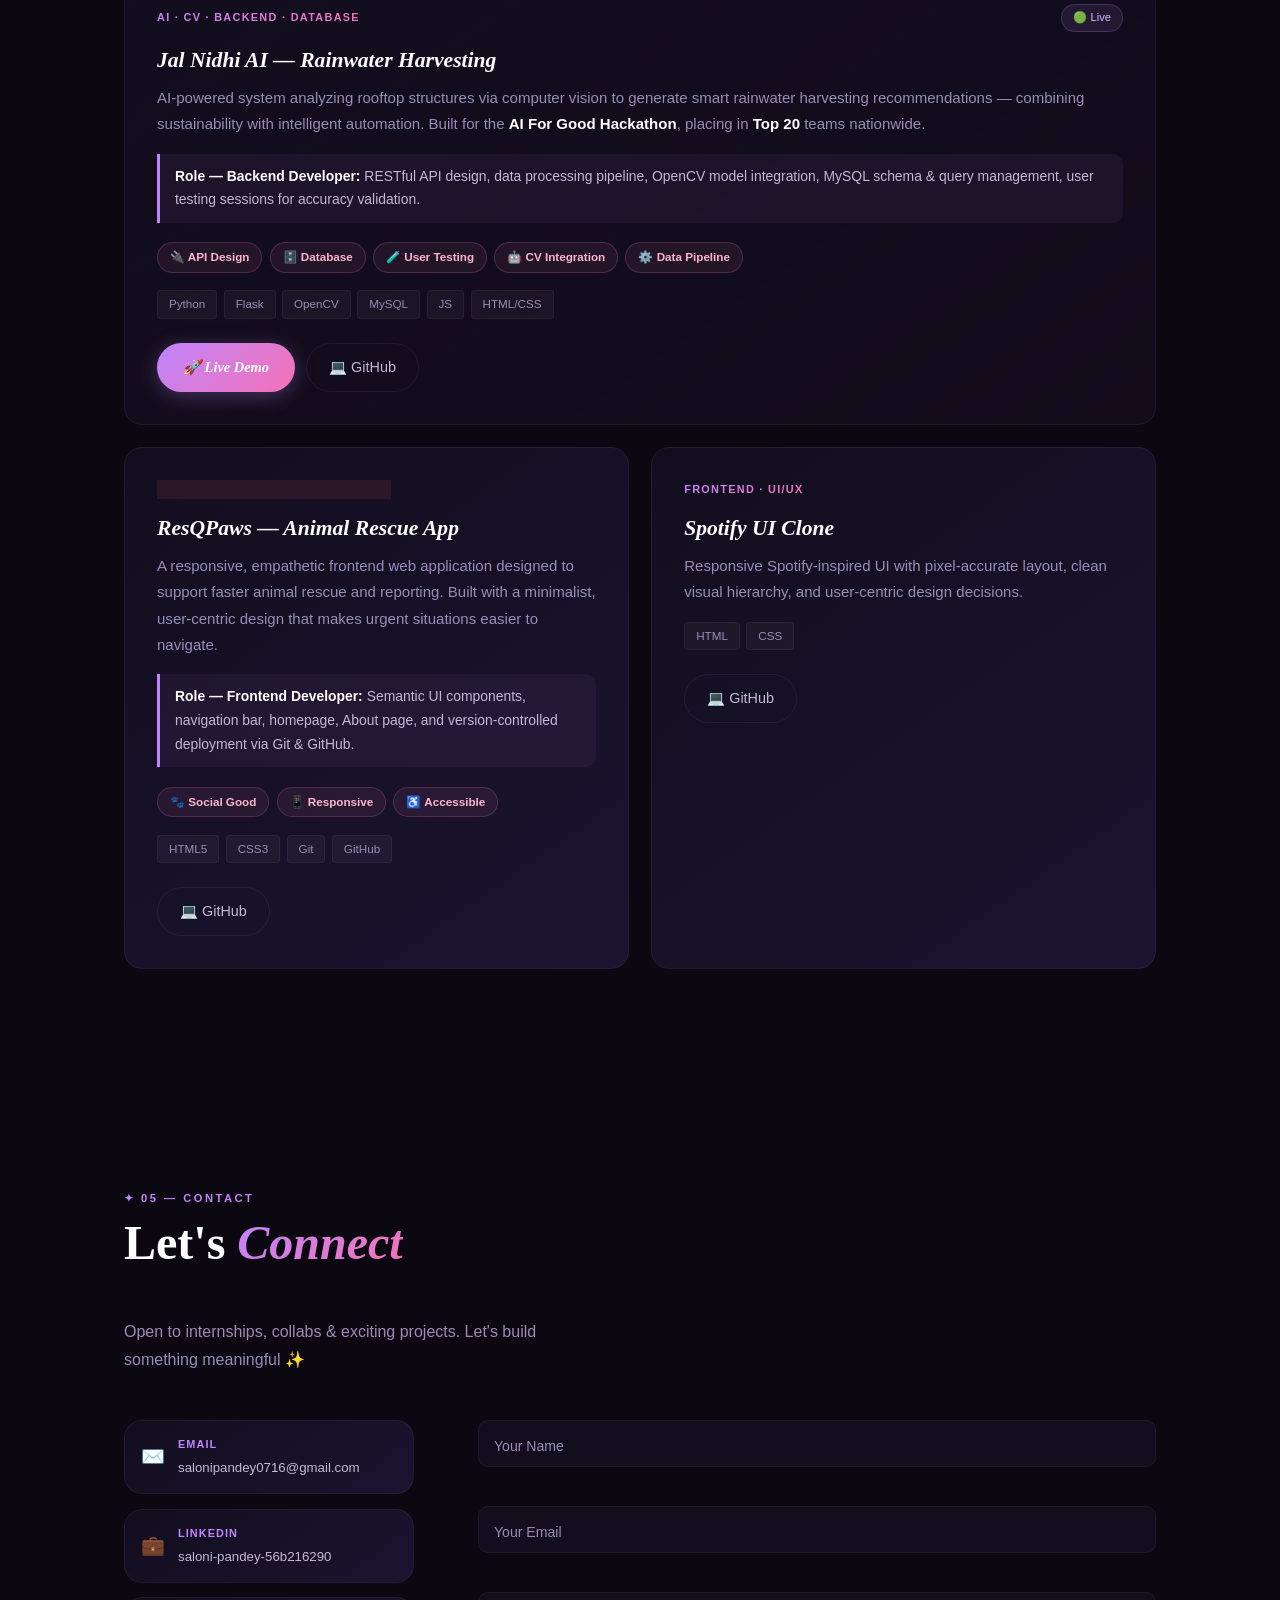
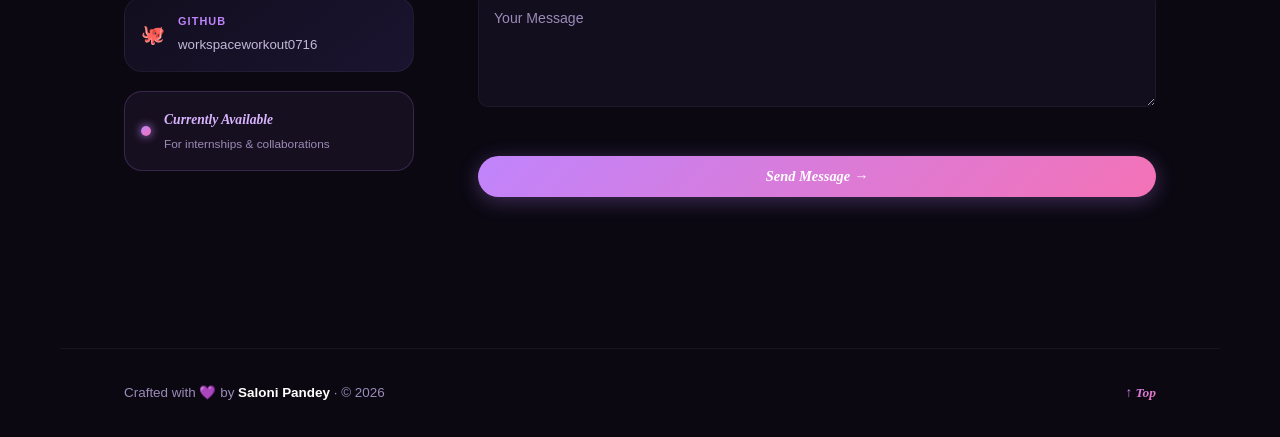
==== commit c83c60e6: "Update profile.html" ====
--- a/profile.html
+++ b/profile.html
@@ -20,7 +20,7 @@
   <meta property="og:image" content="mypic.jpg" />
   <meta name="twitter:card" content="summary_large_image" />
   <meta name="twitter:title" content="Saloni Pandey | Backend Developer" />
-  <meta name="twitter:description" content="CS student building AI systems, databases & scalable web applications." /> 
+  <meta name="twitter:description" content="CS student building AI systems, databases & scalable web applications." />
 
   <title>Saloni Pandey | Portfolio</title>
 
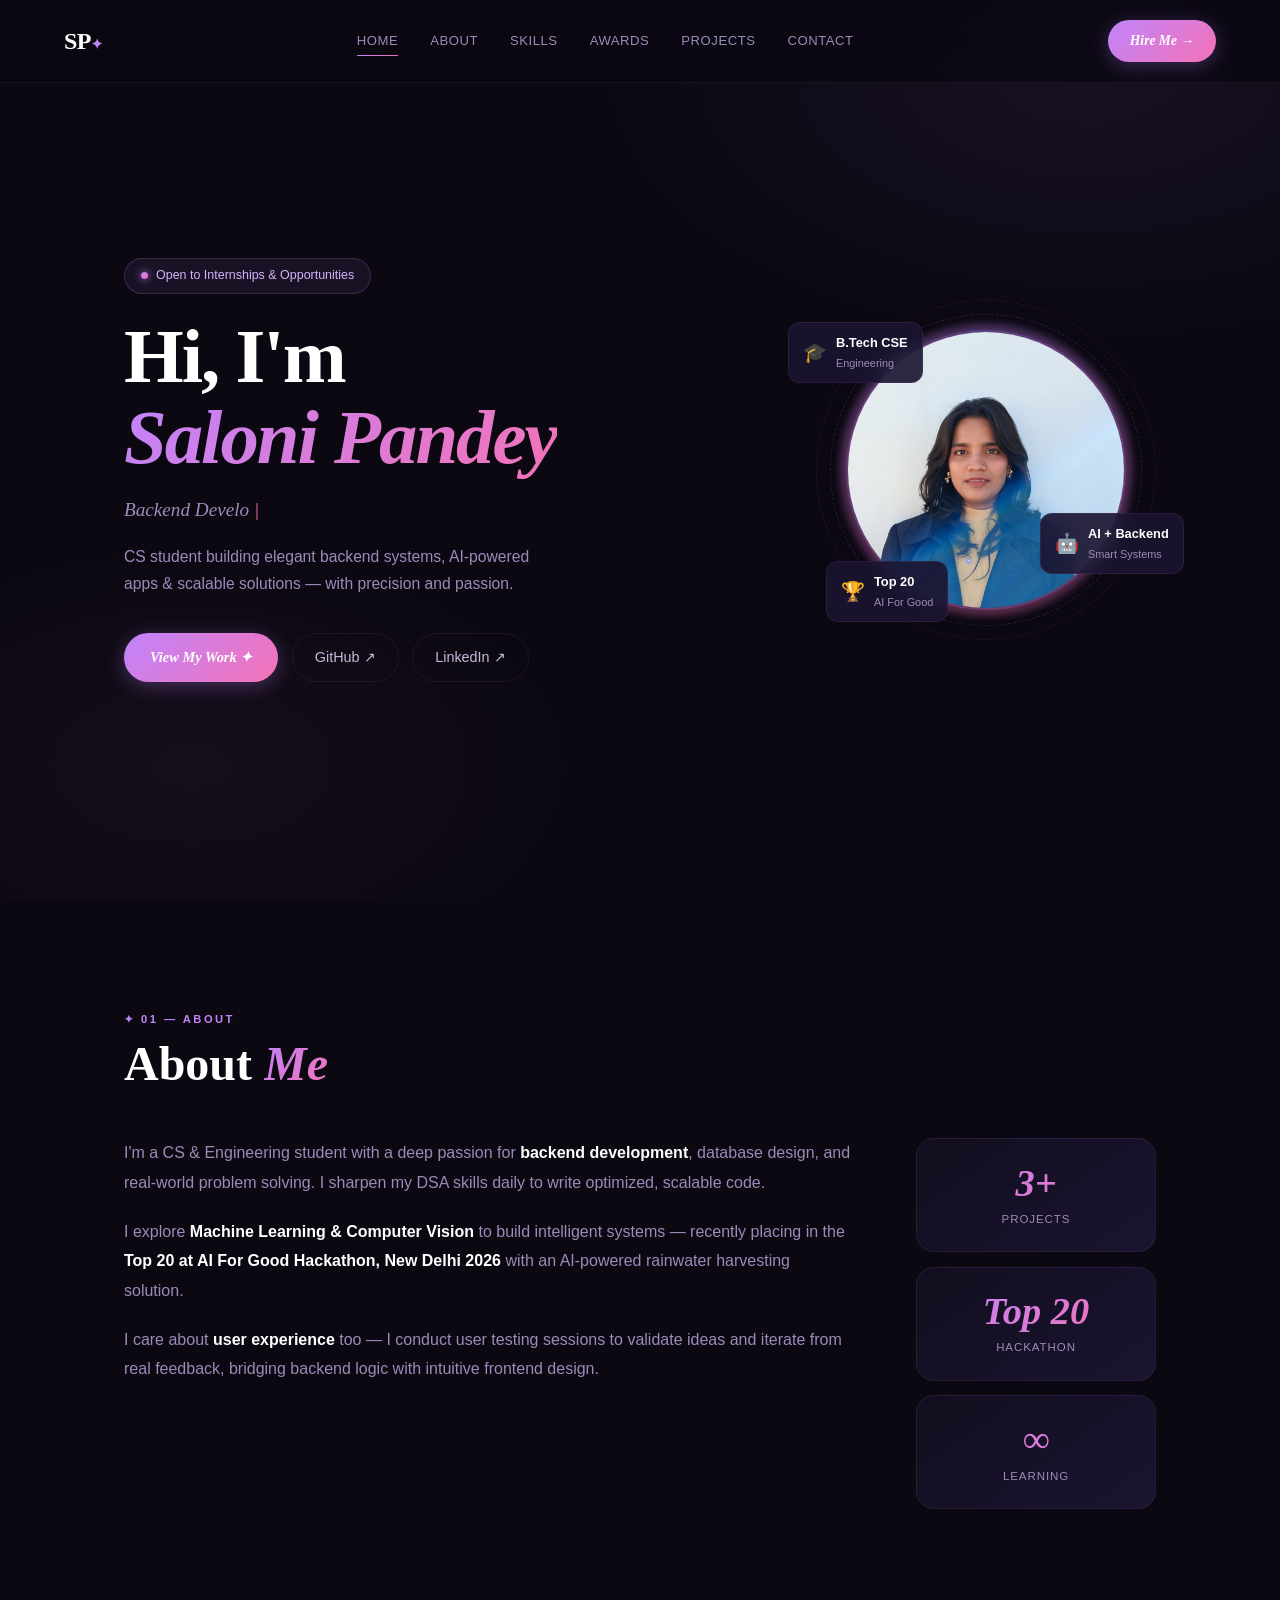
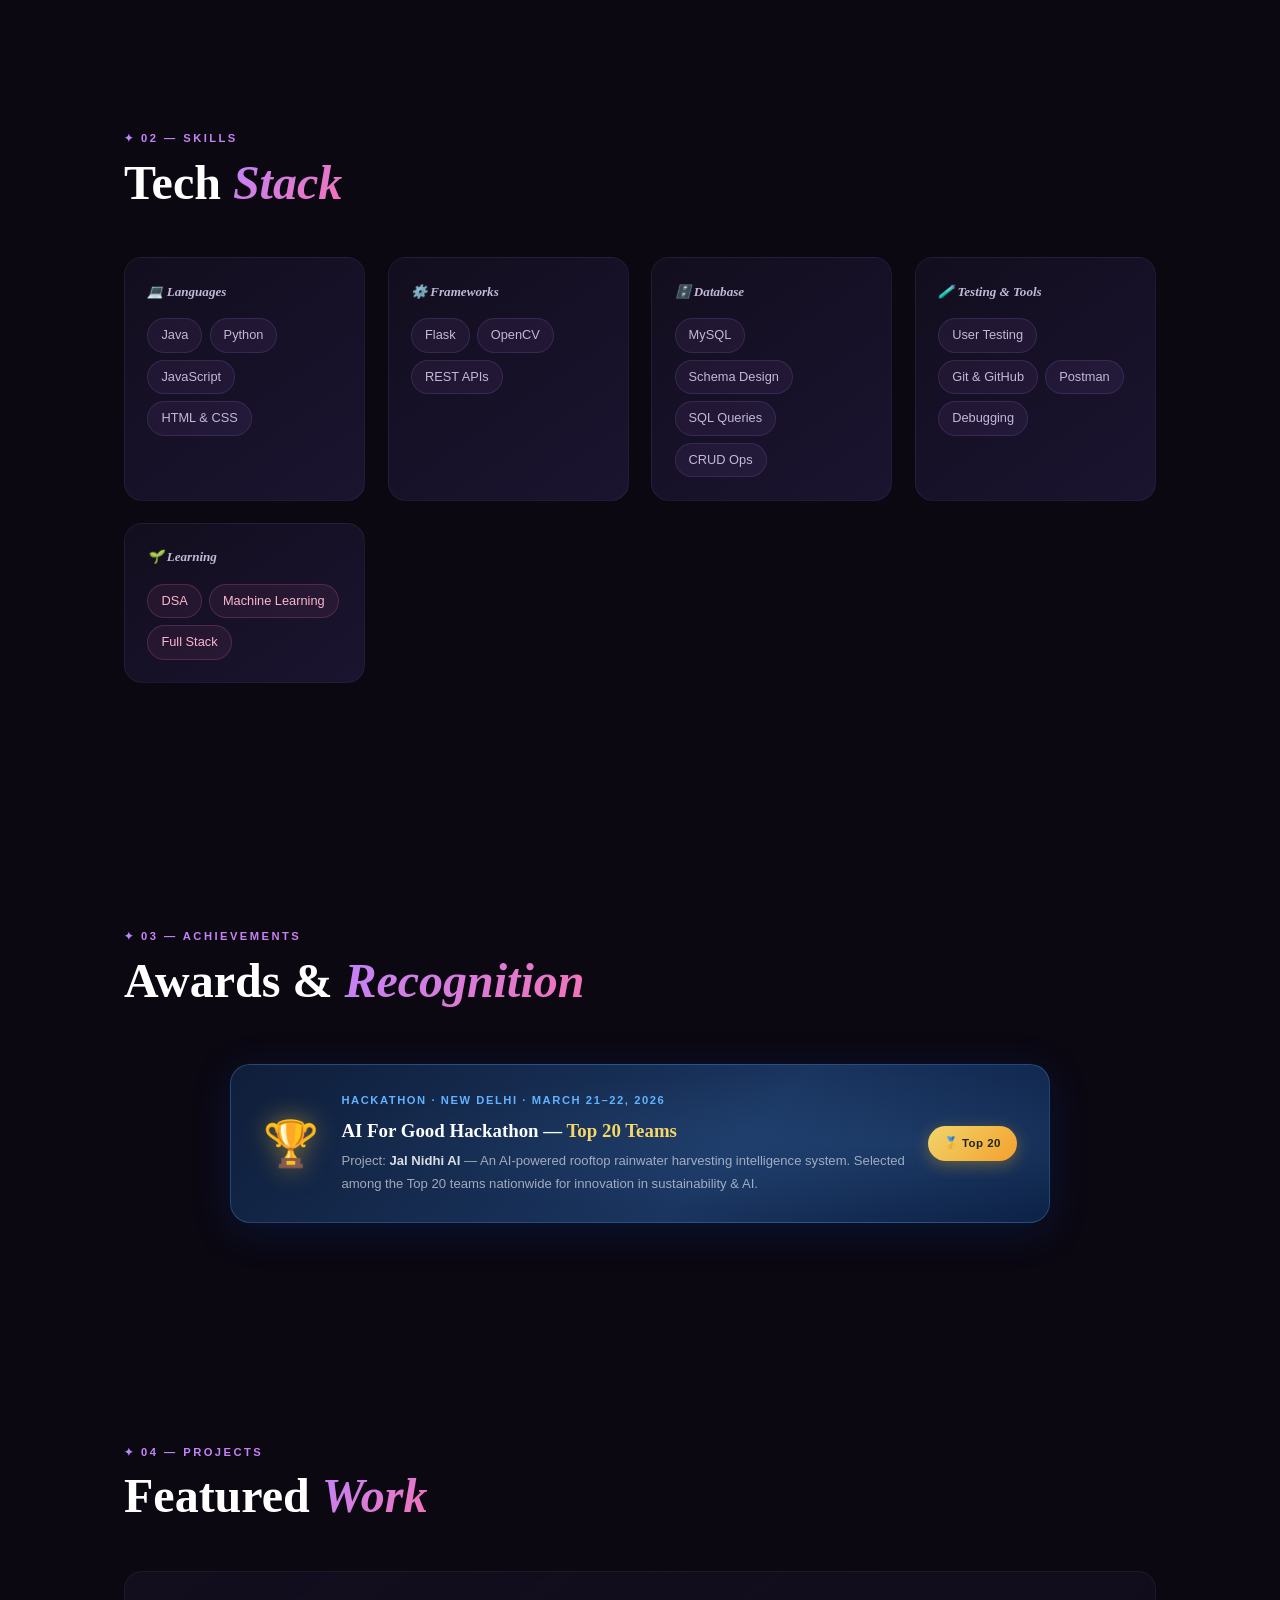
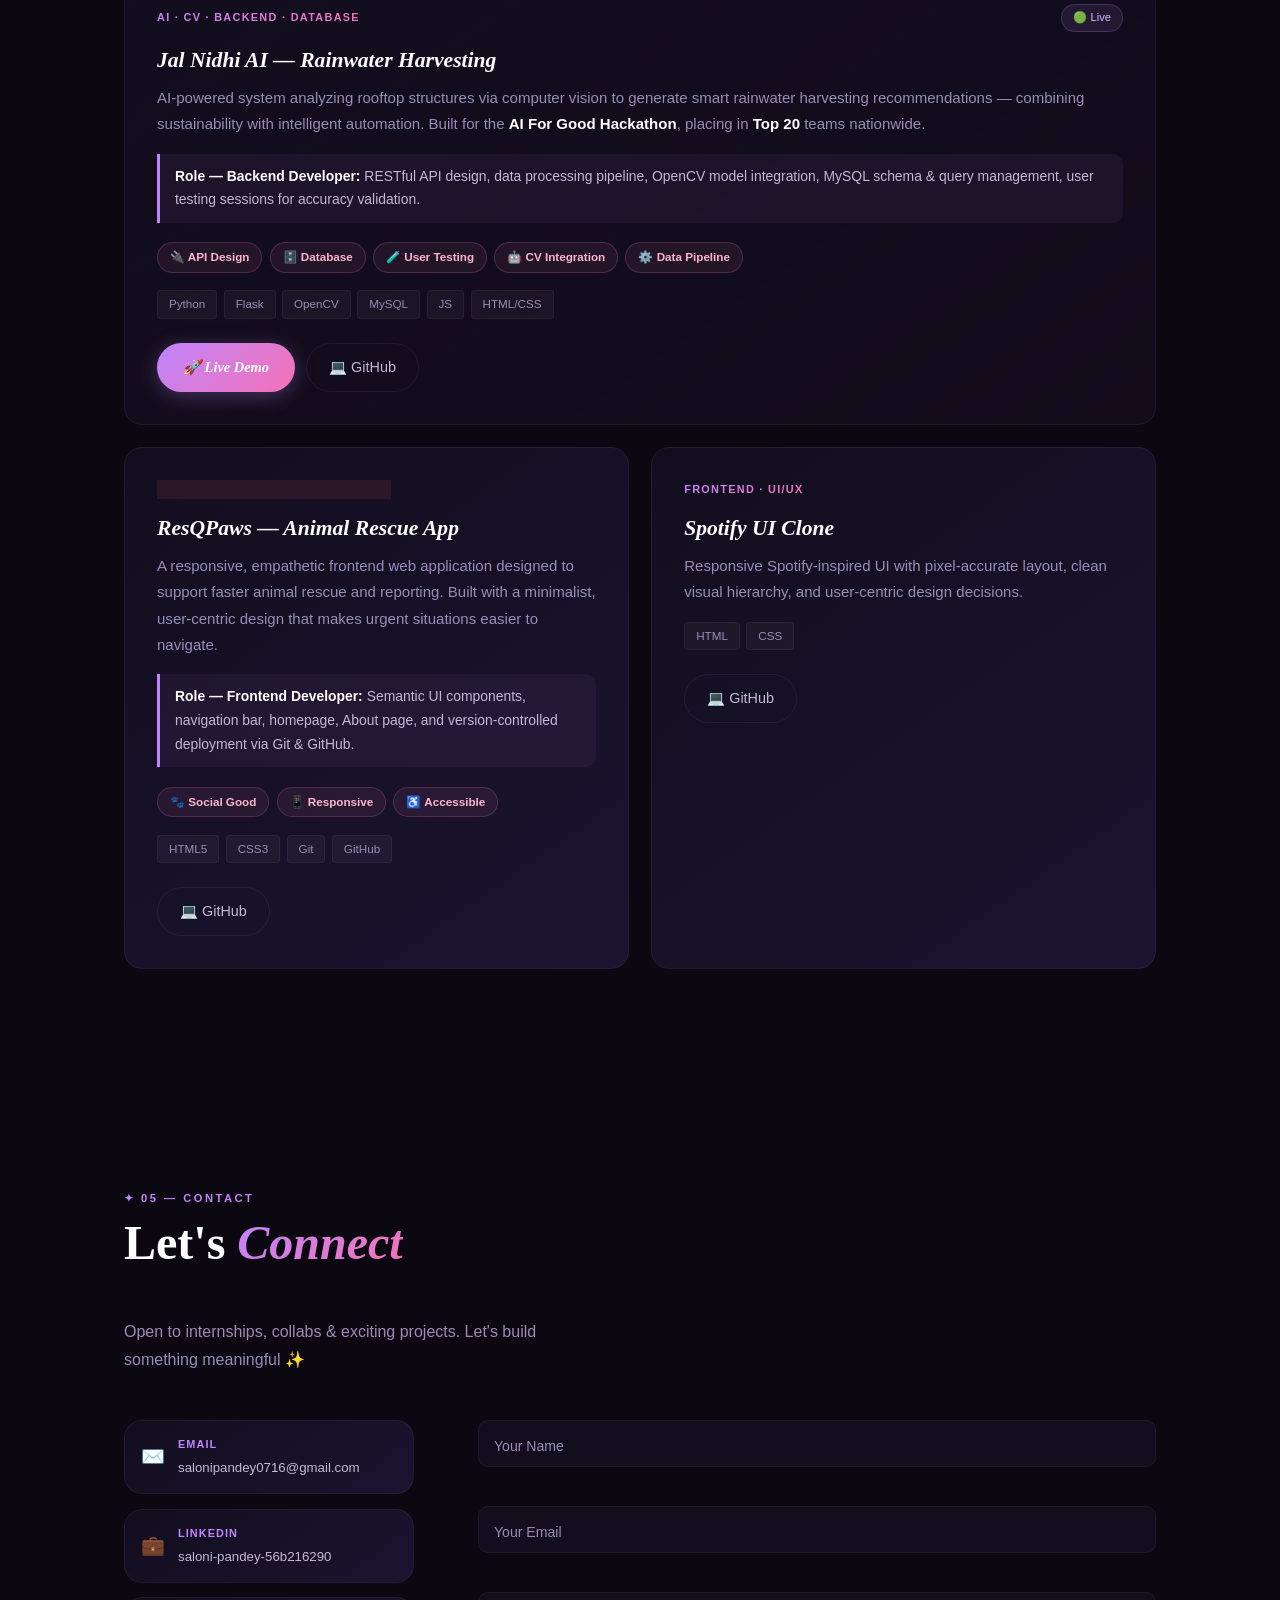
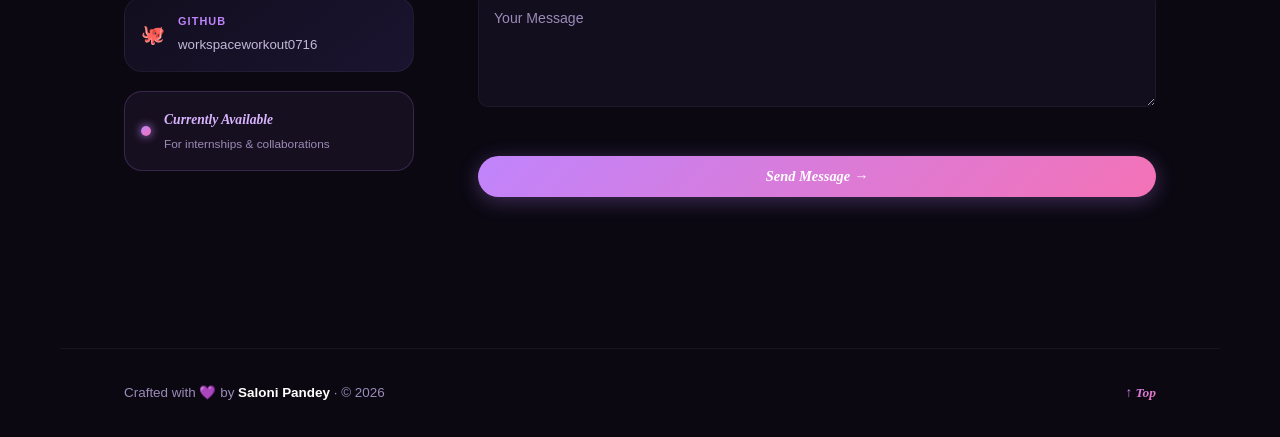
==== commit e502299c: "Update profile.html" ====
--- a/profile.html
+++ b/profile.html
@@ -3,7 +3,6 @@
 <head>
   <meta charset="UTF-8" />
   <meta name="viewport" content="width=device-width, initial-scale=1.0" />
-
 
   <meta http-equiv="Content-Security-Policy"
     content="default-src 'self';
@@ -17,6 +16,7 @@
   <meta property="og:description" content="CS student building AI systems, databases & scalable web applications." />
   <meta property="og:type" content="website" />
   <meta property="og:url" content="https://salonipandey.dev" />
+  
   <meta property="og:image" content="mypic.jpg" />
   <meta name="twitter:card" content="summary_large_image" />
   <meta name="twitter:title" content="Saloni Pandey | Backend Developer" />
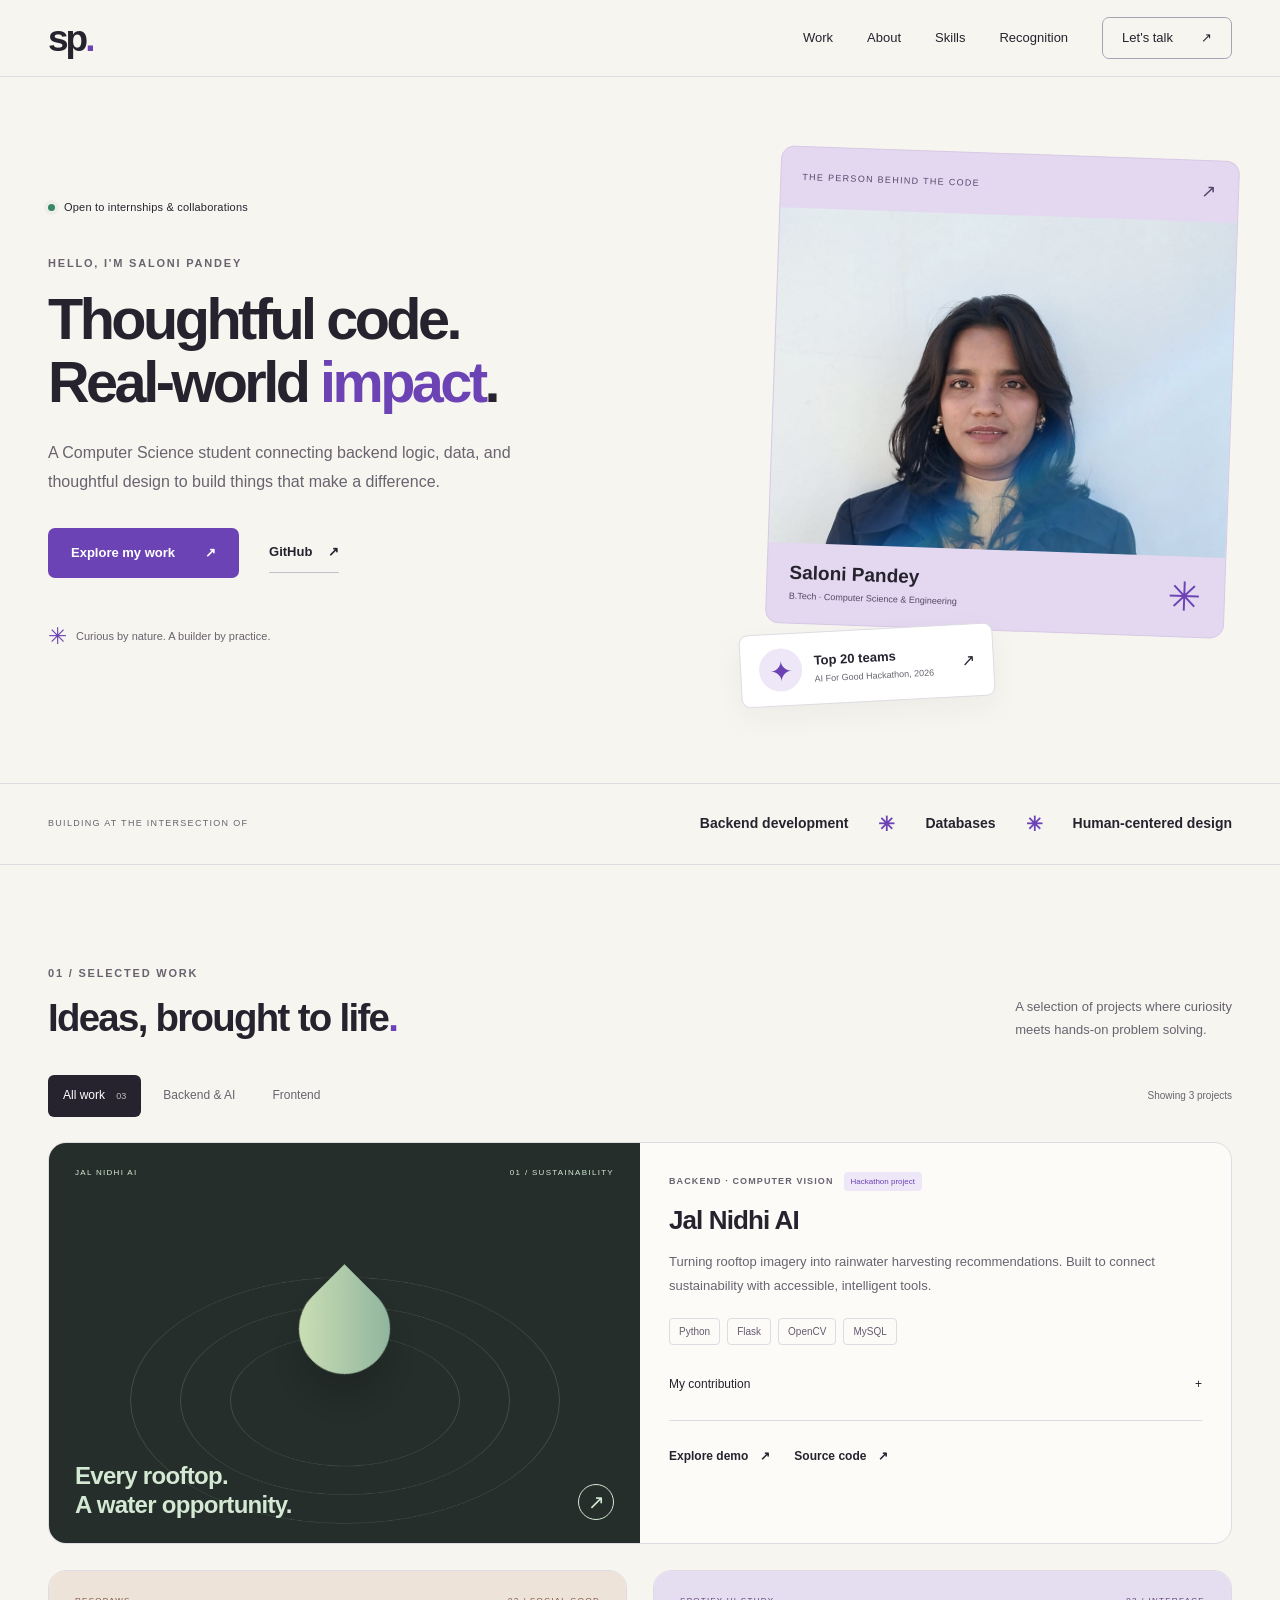
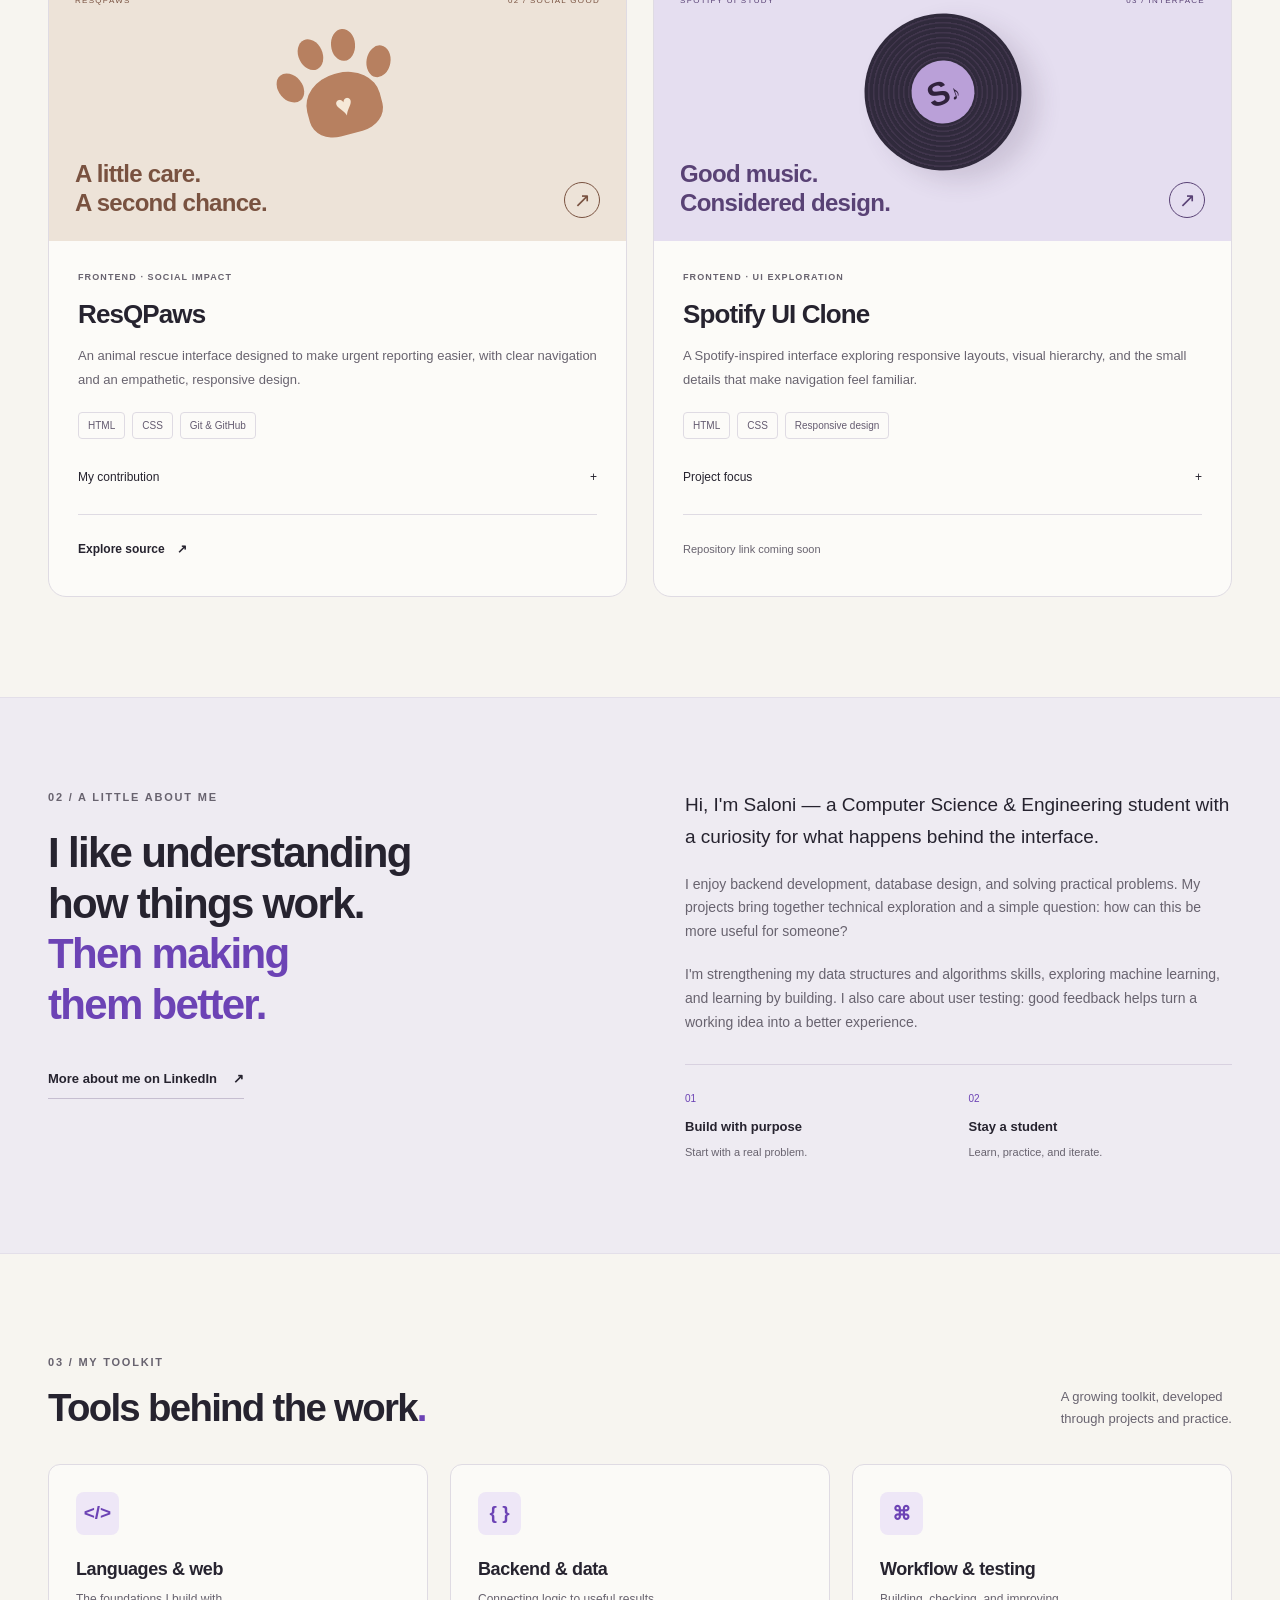
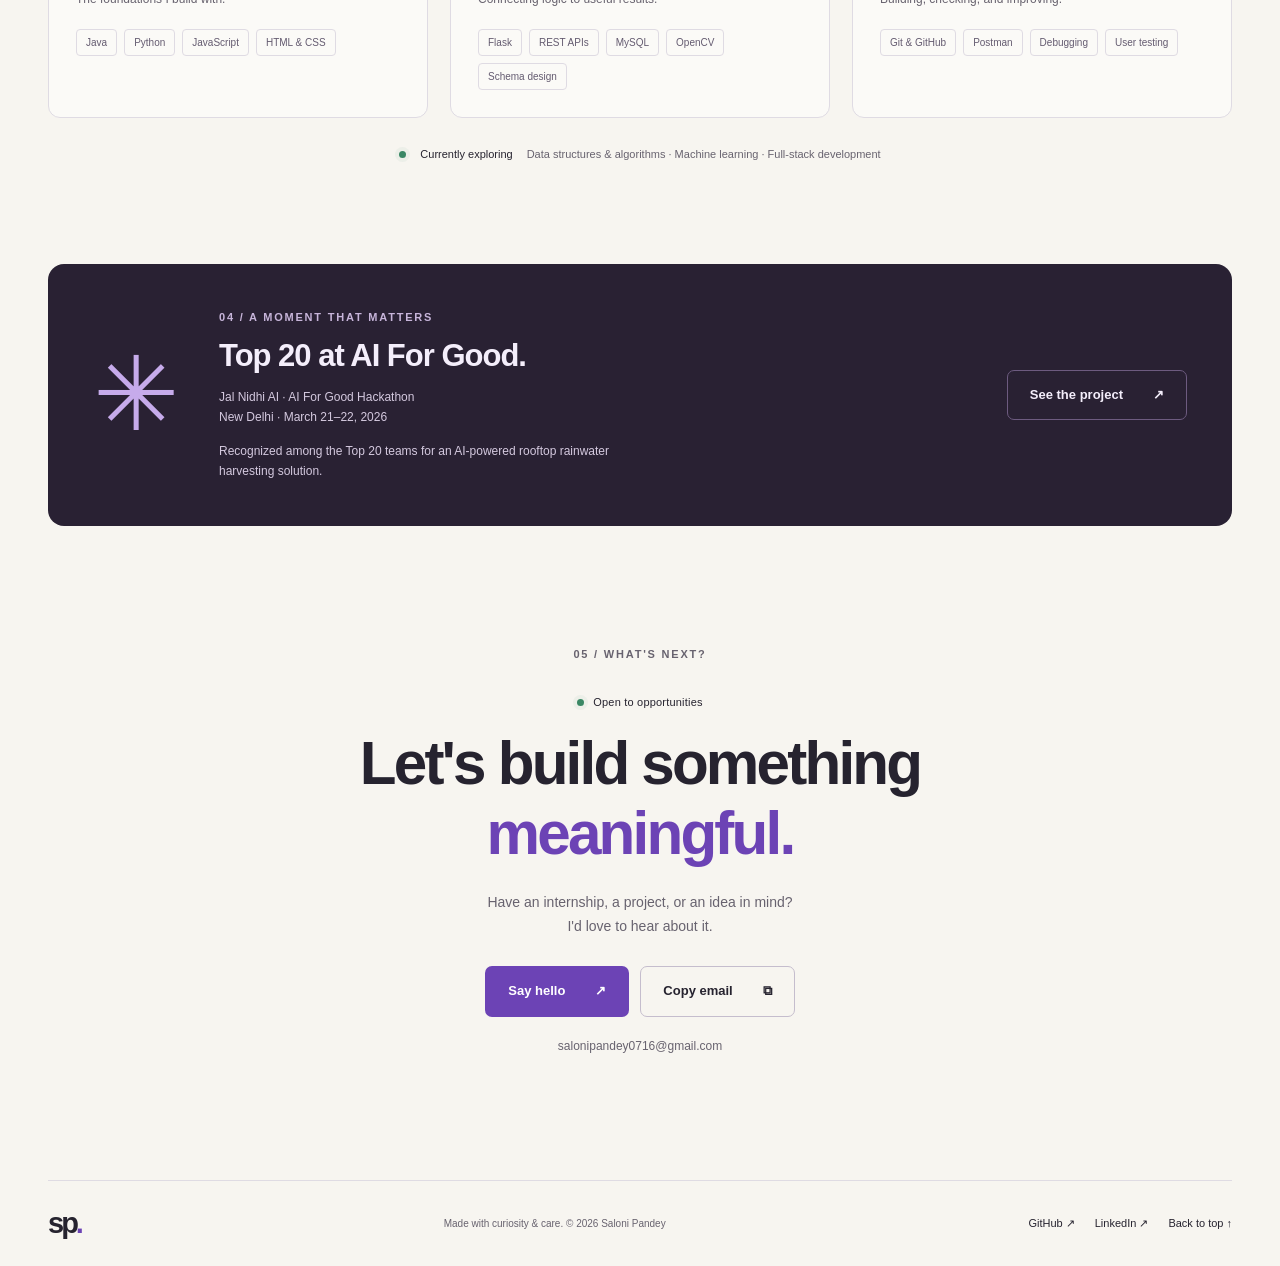
==== commit c21c8c3c: "Refresh portfolio design and fix navigation and contact experience" ====
--- a/profile.html
+++ b/profile.html
@@ -1,392 +1,18 @@
-<!DOCTYPE html>
+<!doctype html>
 <html lang="en">
-<head>
-  <meta charset="UTF-8" />
-  <meta name="viewport" content="width=device-width, initial-scale=1.0" />
-
-  <meta http-equiv="Content-Security-Policy"
-    content="default-src 'self';
-             font-src https://fonts.gstatic.com;
-             style-src 'self' https://fonts.googleapis.com 'unsafe-inline';
-             script-src 'self' 'unsafe-inline';
-             connect-src https://formspree.io;">
-
-  <meta name="description" content="Saloni Pandey — Backend Developer & CS student building AI systems, databases, and scalable web applications." />
-  <meta property="og:title" content="Saloni Pandey | Backend Developer" />
-  <meta property="og:description" content="CS student building AI systems, databases & scalable web applications." />
-  <meta property="og:type" content="website" />
-  <meta property="og:url" content="https://salonipandey.dev" />
-  
-  <meta property="og:image" content="mypic.jpg" />
-  <meta name="twitter:card" content="summary_large_image" />
-  <meta name="twitter:title" content="Saloni Pandey | Backend Developer" />
-  <meta name="twitter:description" content="CS student building AI systems, databases & scalable web applications." />
-
-  <title>Saloni Pandey | Portfolio</title>
-
-  <link rel="preconnect" href="https://fonts.googleapis.com" />
-  <link rel="preconnect" href="https://fonts.gstatic.com" crossorigin />
-  <link href="https://fonts.googleapis.com/css2?family=Playfair+Display:ital,wght@0,700;0,800;1,700&family=DM+Sans:wght@300;400;500;600&display=swap" rel="stylesheet" />
-  <link rel="stylesheet" href="styleprofile.css" />
-
-  <style>
-    
-    .achievement {
-      margin: 3.5rem auto 0;
-      max-width: 820px;
-      background: linear-gradient(135deg, #0f1e3a 0%, #1a3560 60%, #0d2247 100%);
-      border: 1.5px solid rgba(99,178,255,0.25);
-      border-radius: 20px;
-      padding: 1.6rem 2rem;
-      display: flex;
-      align-items: center;
-      gap: 1.4rem;
-      position: relative;
-      overflow: hidden;
-      box-shadow: 0 8px 40px rgba(0,80,200,0.18);
-      animation: achieveIn 0.8s cubic-bezier(.22,.68,0,1.2) both;
-    }
-    @keyframes achieveIn {
-      from { opacity:0; transform: translateY(24px) scale(.97); }
-      to   { opacity:1; transform: translateY(0) scale(1); }
-    }
-    .achievement::before {
-      content:'';
-      position:absolute; inset:0;
-      background: radial-gradient(ellipse at 80% 50%, rgba(99,178,255,0.10) 0%, transparent 65%);
-      pointer-events:none;
-    }
-    .achievement__icon {
-      font-size: 2.8rem;
-      flex-shrink: 0;
-      filter: drop-shadow(0 0 12px rgba(255,200,50,0.5));
-      animation: trophy-pulse 2s ease-in-out infinite;
-    }
-    @keyframes trophy-pulse {
-      0%,100% { transform: scale(1); }
-      50%      { transform: scale(1.08); }
-    }
-    .achievement__body { flex:1; }
-    .achievement__label {
-      font-size: 0.7rem;
-      font-weight: 600;
-      letter-spacing: 0.14em;
-      text-transform: uppercase;
-      color: #63b2ff;
-      margin-bottom: 0.25rem;
-    }
-    .achievement__title {
-      font-family: 'Playfair Display', serif;
-      font-size: 1.18rem;
-      color: #fff;
-      font-weight: 700;
-      margin: 0 0 0.2rem;
-    }
-    .achievement__title em { color: #ffd85c; font-style: normal; }
-    .achievement__sub {
-      font-size: 0.82rem;
-      color: rgba(255,255,255,0.6);
-    }
-    .achievement__badge {
-      background: linear-gradient(135deg, #ffd85c, #ff9f1c);
-      color: #1a1a00;
-      font-weight: 700;
-      font-size: 0.72rem;
-      padding: 0.45rem 1rem;
-      border-radius: 999px;
-      white-space: nowrap;
-      flex-shrink: 0;
-      letter-spacing: 0.04em;
-      box-shadow: 0 4px 16px rgba(255,180,0,0.35);
-    }
-
-    
-    .card__tag--rescue { background: rgba(255,100,100,0.1); color: #ff6464; }
-
-    /* ── Achievements section ───────────────────────────────── */
-    .achievements-section {
-      margin-top: 1.5rem;
-    }
-
-  </style>
-</head>
-<body>
-
-  <a href="#main-content" class="skip-link">Skip to main content</a>
-  <div class="cursor" id="cursor" aria-hidden="true"></div>
-
-  <!-- NAVBAR -->
-  <header class="nav" id="nav">
-    <a href="#home" class="nav__logo">SP<span>✦</span></a>
-    <nav id="navMenu" role="navigation" aria-label="Main navigation">
-      <a href="#home"         class="nav__link active">Home</a>
-      <a href="#about"        class="nav__link">About</a>
-      <a href="#skills"       class="nav__link">Skills</a>
-      <a href="#achievements" class="nav__link">Awards</a>
-      <a href="#projects"     class="nav__link">Projects</a>
-      <a href="#contact"      class="nav__link">Contact</a>
-    </nav>
-    <a href="mailto:salonipandey0716@gmail.com" class="btn-hire">Hire Me →</a>
-    <button class="nav__menu-btn" id="menuBtn" aria-label="Toggle navigation menu" aria-expanded="false" aria-controls="navMenu">
-      <span></span><span></span><span></span>
-    </button>
-  </header>
-
-  <main id="main-content">
-
-    <!-- HERO -->
-    <section id="home" class="hero">
-      <div class="hero__text">
-        <p class="hero__badge"><span class="badge__dot"></span>Open to Internships &amp; Opportunities</p>
-        <h1>Hi, I'm<br><em>Saloni Pandey</em></h1>
-        <p class="hero__role">
-          <span id="typed" aria-live="polite" aria-atomic="true"></span>
-          <span class="blink" aria-hidden="true">|</span>
-        </p>
-        <p class="hero__desc">CS student building elegant backend systems, AI-powered apps &amp; scalable solutions — with precision and passion.</p>
-        <div class="hero__cta">
-          <a href="#projects" class="btn-primary">View My Work ✦</a>
-          <a href="https://github.com/salonipandey-dev" target="_blank" rel="noopener noreferrer" class="btn-ghost">GitHub ↗</a>
-          <a href="https://www.linkedin.com/in/saloni-pandey-56b216290/" target="_blank" rel="noopener noreferrer" class="btn-ghost">LinkedIn ↗</a>
-        </div>
-      </div>
-
-      <div class="hero__visual" aria-hidden="true">
-        <div class="hero__img-wrap">
-          <div class="img__glow"></div>
-          <img src="mypic.jpg" alt="Saloni Pandey" width="290" height="290" loading="eager" decoding="async" fetchpriority="high" />
-          <div class="orbit orbit--1"></div>
-          <div class="orbit orbit--2"></div>
-        </div>
-        <div class="fcard fcard--1"><span>🎓</span><div><b>B.Tech CSE</b><small>Engineering</small></div></div>
-        <div class="fcard fcard--2"><span>🤖</span><div><b>AI + Backend</b><small>Smart Systems</small></div></div>
-        <div class="fcard fcard--3"><span>🏆</span><div><b>Top 20</b><small>AI For Good</small></div></div>
-      </div>
-    </section>
-
-    <!-- ABOUT -->
-    <section id="about" class="section js-reveal">
-      <p class="section__label">✦ 01 — About</p>
-      <h2 class="section__title">About <em>Me</em></h2>
-      <div class="about__grid">
-        <div class="about__text">
-          <p>I'm a CS &amp; Engineering student with a deep passion for <strong>backend development</strong>, database design, and real-world problem solving. I sharpen my DSA skills daily to write optimized, scalable code.</p>
-          <p>I explore <strong>Machine Learning &amp; Computer Vision</strong> to build intelligent systems — recently placing in the <strong>Top 20 at AI For Good Hackathon, New Delhi 2026</strong> with an AI-powered rainwater harvesting solution.</p>
-          <p>I care about <strong>user experience</strong> too — I conduct user testing sessions to validate ideas and iterate from real feedback, bridging backend logic with intuitive frontend design.</p>
-        </div>
-        <div class="about__stats">
-          <div class="stat"><span class="stat__n">3+</span><span class="stat__l">Projects</span></div>
-          <div class="stat"><span class="stat__n">Top 20</span><span class="stat__l">Hackathon</span></div>
-          <div class="stat"><span class="stat__n">∞</span><span class="stat__l">Learning</span></div>
-        </div>
-      </div>
-    </section>
-
-    <!-- SKILLS -->
-    <section id="skills" class="section js-reveal">
-      <p class="section__label">✦ 02 — Skills</p>
-      <h2 class="section__title">Tech <em>Stack</em></h2>
-      <div class="skills__grid">
-
-        <div class="skill-group">
-          <h3>💻 Languages</h3>
-          <div class="tags">
-            <span class="tag">Java</span>
-            <span class="tag">Python</span>
-            <span class="tag">JavaScript</span>
-            <span class="tag">HTML &amp; CSS</span>
-          </div>
-        </div>
-
-        <div class="skill-group">
-          <h3>⚙️ Frameworks</h3>
-          <div class="tags">
-            <span class="tag">Flask</span>
-            <span class="tag">OpenCV</span>
-            <span class="tag">REST APIs</span>
-          </div>
-        </div>
-
-        <div class="skill-group">
-          <h3>🗄️ Database</h3>
-          <div class="tags">
-            <span class="tag">MySQL</span>
-            <span class="tag">Schema Design</span>
-            <span class="tag">SQL Queries</span>
-            <span class="tag">CRUD Ops</span>
-          </div>
-        </div>
-
-        <div class="skill-group">
-          <h3>🧪 Testing &amp; Tools</h3>
-          <div class="tags">
-            <span class="tag">User Testing</span>
-            <span class="tag">Git &amp; GitHub</span>
-            <span class="tag">Postman</span>
-            <span class="tag">Debugging</span>
-          </div>
-        </div>
-
-        <div class="skill-group">
-          <h3>🌱 Learning</h3>
-          <div class="tags">
-            <span class="tag tag--learning">DSA</span>
-            <span class="tag tag--learning">Machine Learning</span>
-            <span class="tag tag--learning">Full Stack</span>
-          </div>
-        </div>
-
-      </div>
-    </section>
-
-    <!-- ACHIEVEMENTS -->
-    <section id="achievements" class="section js-reveal achievements-section">
-      <p class="section__label">✦ 03 — Achievements</p>
-      <h2 class="section__title">Awards &amp; <em>Recognition</em></h2>
-
-      <div class="achievement">
-        <div class="achievement__icon" aria-hidden="true">🏆</div>
-        <div class="achievement__body">
-          <p class="achievement__label">Hackathon · New Delhi · March 21–22, 2026</p>
-          <h3 class="achievement__title">AI For Good Hackathon — <em>Top 20 Teams</em></h3>
-          <p class="achievement__sub">Project: <strong style="color:rgba(255,255,255,0.85)">Jal Nidhi AI</strong> — An AI-powered rooftop rainwater harvesting intelligence system. Selected among the Top 20 teams nationwide for innovation in sustainability &amp; AI.</p>
-        </div>
-        <div class="achievement__badge">🥇 Top 20</div>
-      </div>
-    </section>
-
-    <!-- PROJECTS -->
-    <section id="projects" class="section js-reveal">
-      <p class="section__label">✦ 04 — Projects</p>
-      <h2 class="section__title">Featured <em>Work</em></h2>
-      <div class="projects__grid">
-
-        <!-- Jal Nidhi AI -->
-        <article class="card card--featured">
-          <div class="card__meta">
-            <span class="card__tag">AI · CV · Backend · Database</span>
-            <span class="card__live">🟢 Live</span>
-          </div>
-          <h3><em>Jal Nidhi AI — Rainwater Harvesting</em></h3>
-          <p>AI-powered system analyzing rooftop structures via computer vision to generate smart rainwater harvesting recommendations — combining sustainability with intelligent automation. Built for the <strong>AI For Good Hackathon</strong>, placing in <strong>Top 20</strong> teams nationwide.</p>
-          <blockquote class="card__role">
-            <strong>Role — Backend Developer:</strong> RESTful API design, data processing pipeline, OpenCV model integration, MySQL schema &amp; query management, user testing sessions for accuracy validation.
-          </blockquote>
-          <div class="pills">
-            <span class="pill">🔌 API Design</span>
-            <span class="pill">🗄️ Database</span>
-            <span class="pill">🧪 User Testing</span>
-            <span class="pill">🤖 CV Integration</span>
-            <span class="pill">⚙️ Data Pipeline</span>
-          </div>
-          <div class="card__stack">
-            <span>Python</span><span>Flask</span><span>OpenCV</span><span>MySQL</span><span>JS</span><span>HTML/CSS</span>
-          </div>
-          <div class="card__links">
-            <a href="https://rooftop-rainwater-harvesting-ai.onrender.com" target="_blank" rel="noopener noreferrer" class="btn-primary">🚀 Live Demo</a>
-            <a href="https://github.com/Engineer-Bhai/RoofTop_Rainwater_Harvesting.git" target="_blank" rel="noopener noreferrer" class="btn-ghost">💻 GitHub</a>
-          </div>
-        </article>
-
-        <!-- ResQPaws -->
-        <article class="card">
-          <div class="card__meta">
-            <span class="card__tag card__tag--rescue">Frontend · UI/UX · Social Impact</span>
-          </div>
-          <h3><em>ResQPaws — Animal Rescue App</em></h3>
-          <p>A responsive, empathetic frontend web application designed to support faster animal rescue and reporting. Built with a minimalist, user-centric design that makes urgent situations easier to navigate.</p>
-          <blockquote class="card__role">
-            <strong>Role — Frontend Developer:</strong> Semantic UI components, navigation bar, homepage, About page, and version-controlled deployment via Git &amp; GitHub.
-          </blockquote>
-          <div class="pills">
-            <span class="pill">🐾 Social Good</span>
-            <span class="pill">📱 Responsive</span>
-            <span class="pill">♿ Accessible</span>
-          </div>
-          <div class="card__stack">
-            <span>HTML5</span><span>CSS3</span><span>Git</span><span>GitHub</span>
-          </div>
-          <div class="card__links">
-            <a href="https://github.com/salonipandey-dev/ResQPaws.git" target="_blank" rel="noopener noreferrer" class="btn-ghost">💻 GitHub</a>
-          </div>
-        </article>
-
-        <!-- Spotify Clone -->
-        <article class="card">
-          <div class="card__meta">
-            <span class="card__tag">Frontend · UI/UX</span>
-          </div>
-          <h3><em>Spotify UI Clone</em></h3>
-          <p>Responsive Spotify-inspired UI with pixel-accurate layout, clean visual hierarchy, and user-centric design decisions.</p>
-          <div class="card__stack">
-            <span>HTML</span><span>CSS</span>
-          </div>
-          <div class="card__links">
-            <a href="" target="_blank" rel="noopener noreferrer" class="btn-ghost">💻 GitHub</a>
-          </div>
-        </article>
-
-      </div>
-    </section>
-
-    <!-- CONTACT -->
-    <section id="contact" class="section js-reveal">
-      <p class="section__label">✦ 05 — Contact</p>
-      <h2 class="section__title">Let's <em>Connect</em></h2>
-      <p class="contact__desc">Open to internships, collabs &amp; exciting projects. Let's build something meaningful ✨</p>
-
-      <div class="contact__wrap">
-        <div class="contact__info">
-          <a href="mailto:salonipandey0716@gmail.com" class="contact__item">
-            <span aria-hidden="true">✉️</span>
-            <div><small>Email</small><span>salonipandey0716@gmail.com</span></div>
-          </a>
-          <a href="https://www.linkedin.com/in/saloni-pandey-56b216290/" target="_blank" rel="noopener noreferrer" class="contact__item">
-            <span aria-hidden="true">💼</span>
-            <div><small>LinkedIn</small><span>saloni-pandey-56b216290</span></div>
-          </a>
-          <a href="https://github.com/salonipandey-dev" target="_blank" rel="noopener noreferrer" class="contact__item">
-            <span aria-hidden="true">🐙</span>
-            <div><small>GitHub</small><span>workspaceworkout0716</span></div>
-          </a>
-          <div class="avail" role="status">
-            <div class="avail__dot" aria-hidden="true"></div>
-            <div><b>Currently Available</b><small>For internships &amp; collaborations</small></div>
-          </div>
-        </div>
-
-        <form id="contactForm" class="contact__form" novalidate aria-label="Contact form">
-          <div class="field">
-            <input type="text" id="f-name" name="name" placeholder=" " required
-                   autocomplete="name" aria-invalid="false" aria-describedby="f-name-err" />
-            <label for="f-name">Your Name</label>
-            <span id="f-name-err" class="field__err" role="alert" aria-live="assertive"></span>
-          </div>
-          <div class="field">
-            <input type="email" id="f-email" name="email" placeholder=" " required
-                autocomplete="email" aria-invalid="false" aria-describedby="f-email-err" />
-            <label for="f-email">Your Email</label>
-            <span id="f-email-err" class="field__err" role="alert" aria-live="assertive"></span>
-          </div>
-          <div class="field">
-            <textarea id="f-msg" name="message" placeholder=" " rows="5" required
-                      aria-invalid="false" aria-describedby="f-msg-err"></textarea>
-            <label for="f-msg">Your Message</label>
-            <span id="f-msg-err" class="field__err" role="alert" aria-live="assertive"></span>
-          </div>
-          <button type="submit" class="btn-primary btn--full" id="submitBtn">Send Message →</button>
-          <p class="form__status" id="formStatus" role="status" aria-live="polite"></p>
-        </form>
-      </div>
-    </section>
-
-  </main>
-
-  <footer class="footer">
-    <p>Crafted with 💜 by <strong>Saloni Pandey</strong> · © 2026</p>
-    <a href="#home" class="footer__top">↑ Top</a>
-  </footer>
-
-  <script src="script.js" defer></script>
-</body>
+  <head>
+    <meta charset="UTF-8" />
+    <meta name="viewport" content="width=device-width, initial-scale=1" />
+    <noscript
+      ><meta http-equiv="refresh" content="0; url=./index.html"
+    /></noscript>
+    <title>Saloni Pandey — Portfolio</title>
+    <script src="redirect.js" defer></script>
+  </head>
+  <body>
+    <p>
+      The portfolio has moved.
+      <a href="./index.html">Visit Saloni's portfolio</a>.
+    </p>
+  </body>
 </html>
